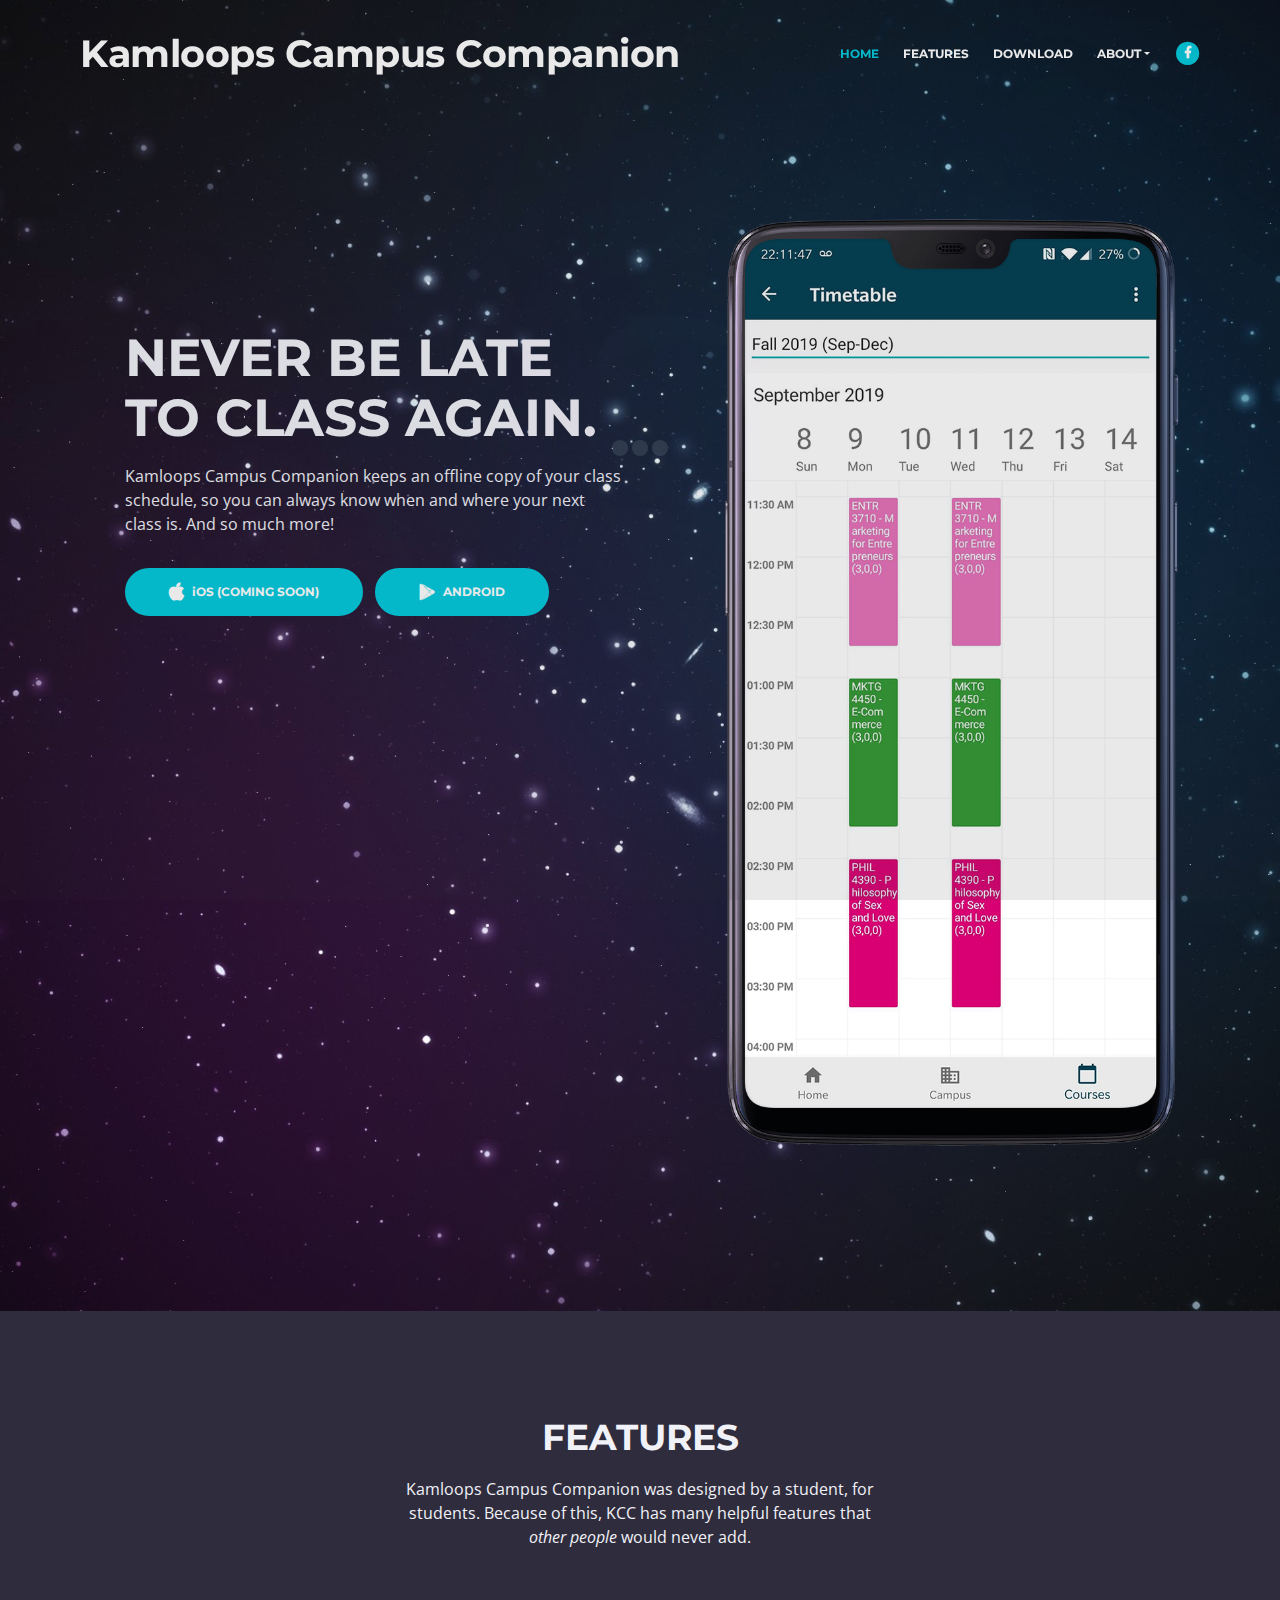
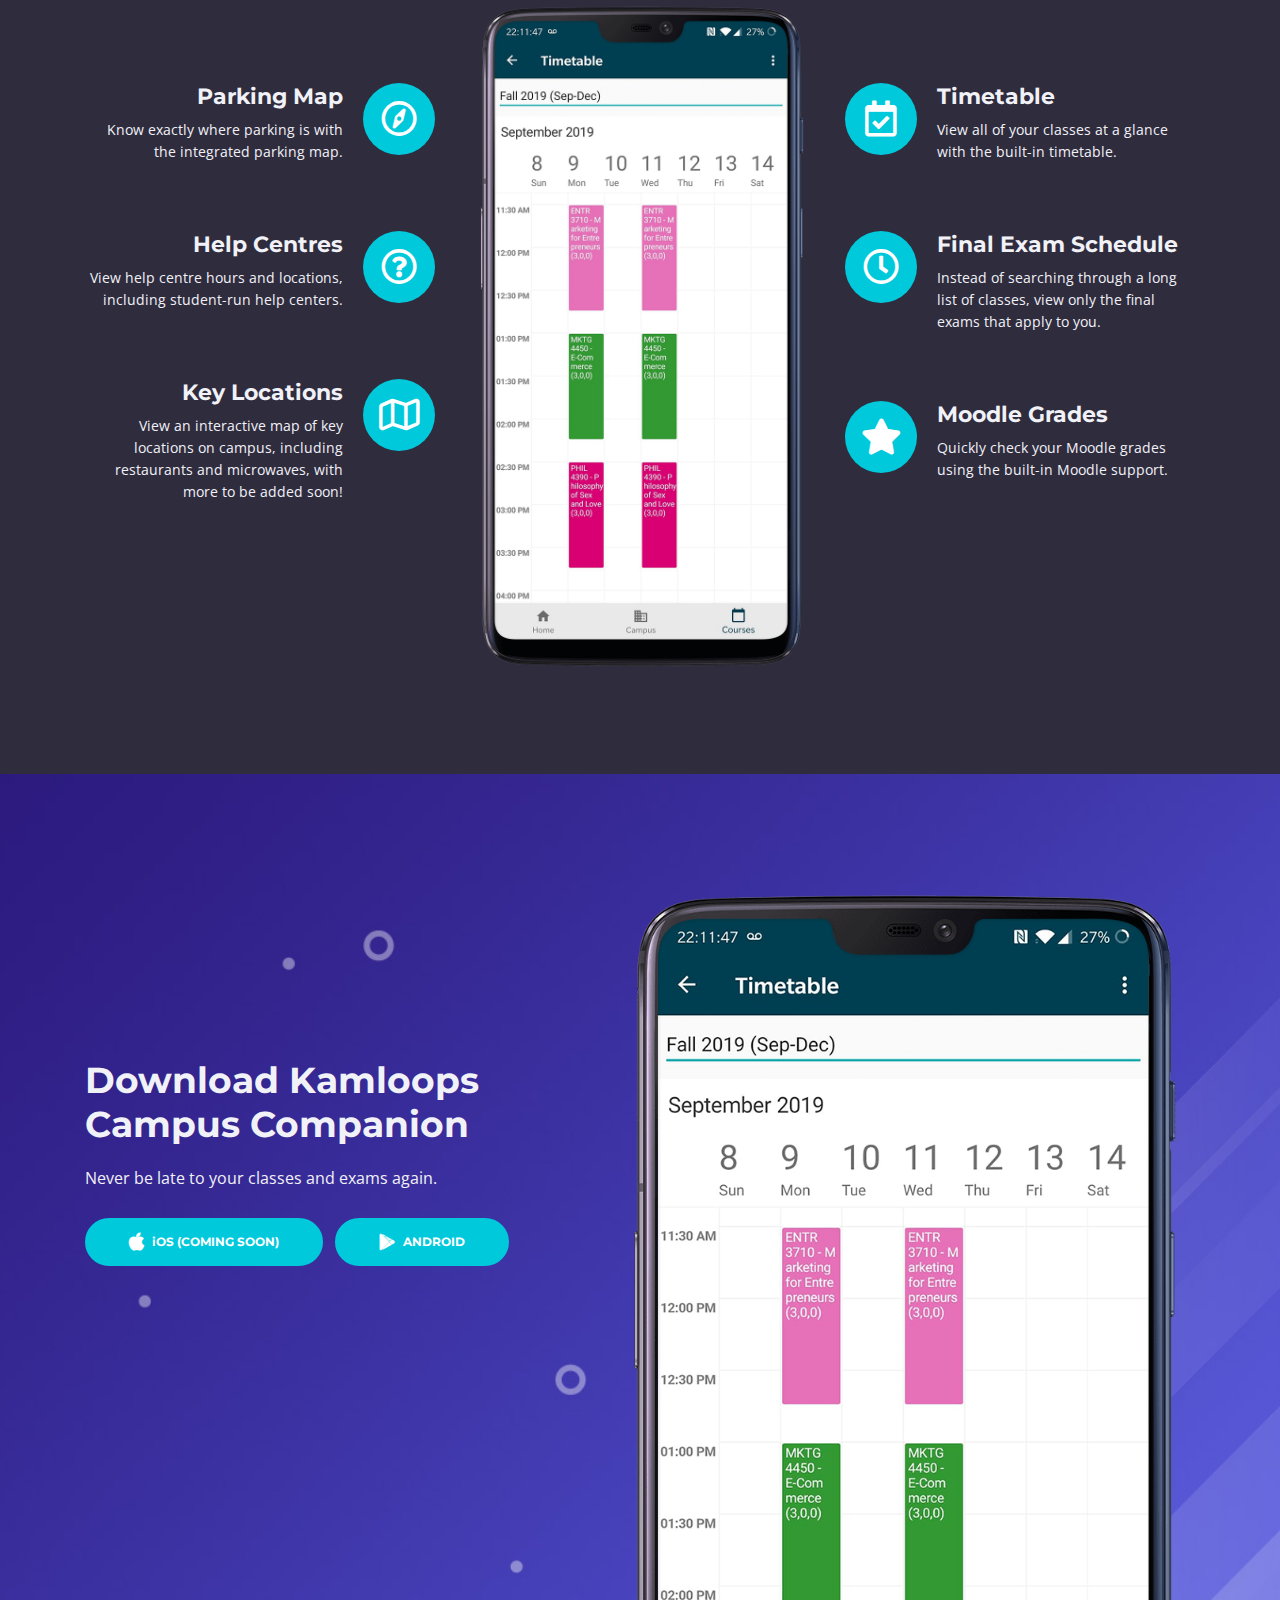
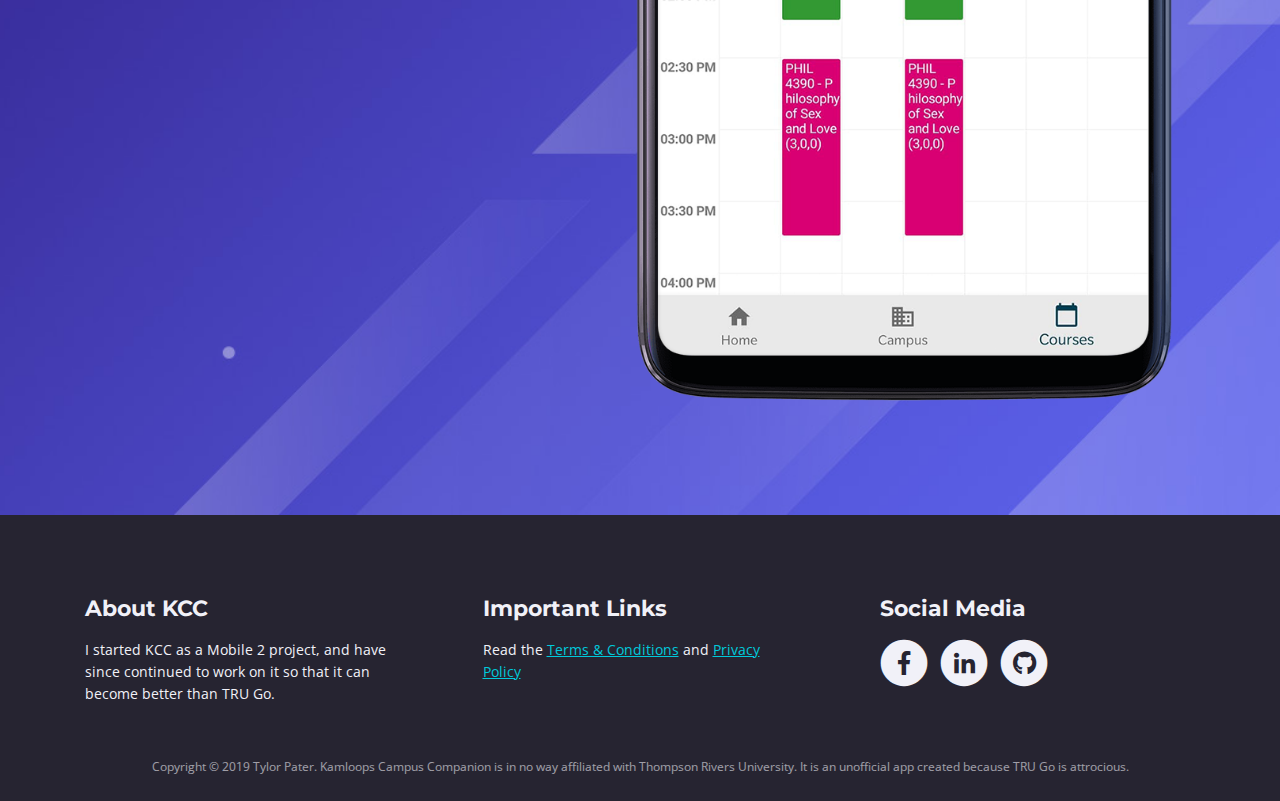
==== kcc/index.html @ 05f3da5e "I guess just change the other images to the same one for now" ====
<!DOCTYPE html>
<html lang="en">
<head>
    <meta charset="utf-8">
    <meta name="viewport" content="width=device-width, initial-scale=1, shrink-to-fit=no">
    
    <meta name="description" content="Never be late to class again with this free mobile app.">
    <meta name="author" content="Tylor Pater">

    <!-- OG Meta Tags to improve the way the post looks when you share the page on LinkedIn, Facebook, Google+ -->
	<meta property="og:site_name" content="Kamloops Campus Companion" /> <!-- website name -->
	<meta property="og:site" content="https://tylorstech.com/kcc" /> <!-- website link -->
	<meta property="og:title" content="Kamloops Campus Companion"/> <!-- title shown in the actual shared post -->
	<meta property="og:description" content="Never be late to class again with Kamloops Campus Companion, available for free!" /> <!-- description shown in the actual shared post -->
	<meta property="og:image" content="" /> <!-- image link, make sure it's jpg -->
	<meta property="og:url" content="https://tylorstech.com/kcc?fromog=true" /> <!-- where do you want your post to link to -->
	<meta property="og:type" content="article" />

    <!-- Website Title -->
    <title>Kamloops Campus Companion - Never be late to class again!</title>
    
    <!-- Styles -->
    <link href="https://fonts.googleapis.com/css?family=Montserrat:400,600,700" rel="stylesheet">
    <link href="https://fonts.googleapis.com/css?family=Open+Sans:400,400i,700,700i" rel="stylesheet">
    <link href="css/bootstrap.css" rel="stylesheet">
    <link href="css/fontawesome-all.css" rel="stylesheet">
    <link href="css/swiper.css" rel="stylesheet">
	<link href="css/magnific-popup.css" rel="stylesheet">
	<link href="css/styles.css" rel="stylesheet">
	
	<!-- Favicon  -->
    <link rel="icon" href="images/favicon.png">
</head>
<body data-spy="scroll" data-target=".fixed-top">
    
    <!-- Preloader -->
	<div class="spinner-wrapper">
        <div class="spinner">
            <div class="bounce1"></div>
            <div class="bounce2"></div>
            <div class="bounce3"></div>
        </div>
    </div>
    <!-- end of preloader -->
    

    <!-- Navbar -->
    <nav class="navbar navbar-expand-md navbar-dark navbar-custom fixed-top">
        <!-- Text Logo - Use this if you don't have a graphic logo -->
        <a class="navbar-brand logo-text page-scroll" href="index.html">Kamloops Campus Companion</a>

        <!-- Image Logo -->
        <!-- <a class="navbar-brand logo-image" href="index.html"><img src="images/logo.svg" alt="alternative"></a>  -->
        
        <!-- Mobile Menu Toggle Button -->
        <button class="navbar-toggler" type="button" data-toggle="collapse" data-target="#navbarsExampleDefault" aria-controls="navbarsExampleDefault" aria-expanded="false" aria-label="Toggle navigation">
            <span class="navbar-toggler-awesome fas fa-bars"></span>
            <span class="navbar-toggler-awesome fas fa-times"></span>
        </button>
        <!-- end of mobile menu toggle button -->

        <div class="collapse navbar-collapse" id="navbarsExampleDefault">
            <ul class="navbar-nav ml-auto">
                <li class="nav-item">
                    <a class="nav-link page-scroll" href="#header">HOME <span class="sr-only">(current)</span></a>
                </li>
                <li class="nav-item">
                    <a class="nav-link page-scroll" href="#features">FEATURES</a>
                </li>
                <li class="nav-item">
                    <a class="nav-link page-scroll" href="#download">DOWNLOAD</a>
                </li>

                <!-- Dropdown Menu -->          
                <li class="nav-item dropdown">
                    <a class="nav-link dropdown-toggle page-scroll" href="#details" id="navbarDropdown" role="button" aria-haspopup="true" aria-expanded="false">ABOUT</a>
                    <div class="dropdown-menu" aria-labelledby="navbarDropdown">
                        <a class="dropdown-item" href="terms-conditions.html"><span class="item-text">TERMS CONDITIONS</span></a>
                        <div class="dropdown-items-divide-hr"></div>
                        <a class="dropdown-item" href="privacy-policy.html"><span class="item-text">PRIVACY POLICY</span></a>
                    </div>
                </li>
                <!-- end of dropdown menu -->
            </ul>
            <span class="nav-item social-icons">
                <span class="fa-stack">
                    <a href="https://www.facebook.com/truonthego">
                        <i class="fas fa-circle fa-stack-2x"></i>
                        <i class="fab fa-facebook-f fa-stack-1x"></i>
                    </a>
                </span>
            </span>
        </div>
    </nav> <!-- end of navbar -->
    <!-- end of navbar -->


    <!-- Header -->
    <header id="header" class="header">
        <div class="header-content">
            <div class="container">
                <div class="row">
                    <div class="col-lg-6">
                        <div class="text-container">
                            <h1>NEVER BE LATE TO CLASS AGAIN.</h1>
                            <p class="p-large">Kamloops Campus Companion keeps an offline copy of your class schedule, so you can always know when and where your next class is. And so much more!</p>
                            <a class="btn-solid-lg page-scroll" href="#TODO"><i class="fab fa-apple"></i>iOS (COMING SOON)</a>
                            <a class="btn-solid-lg page-scroll" href="https://play.google.com/store/apps/details?id=com.tylorstech.kamloopscampuscompanion"><i class="fab fa-google-play"></i>ANDROID</a>
                        </div>
                    </div> <!-- end of col -->
                    <div class="col-lg-6">
                        <div class="image-container">
                            <img class="img-fluid" src="images/Mockup-1.png" alt="alternative">
                        </div> <!-- end of image-container -->
                    </div> <!-- end of col -->
                </div> <!-- end of row -->
            </div> <!-- end of container -->
        </div> <!-- end of header-content -->
    </header> <!-- end of header -->
    <!-- end of header -->

    <!-- Features -->
    <div id="features" class="tabs">
        <div class="container">
            <div class="row">
                <div class="col-lg-12">
                    <h2>FEATURES</h2>
                    <div class="p-heading p-large">Kamloops Campus Companion was designed by a student, for students. Because of this, KCC has many helpful features that <i>other people</i> would never add.</div>
                </div> <!-- end of col -->
            </div> <!-- end of row -->
            <div class="row">

                <!-- Tabs Content-->
                <div class="tab-content" id="lenoTabsContent">                    
                    <!-- Tab -->
                    <div class="tab-pane fade show active" id="tab-1" role="tabpanel" aria-labelledby="tab-1">
                        <div class="container">
                            <div class="row">
                                
                                <!-- Icon Cards Pane -->
                                <div class="col-lg-4">
                                    <div class="card left-pane first">
                                        <div class="card-body">
                                            <div class="text-wrapper">
                                                <h4 class="card-title">Parking Map</h4>
                                                <p>Know exactly where parking is with the integrated parking map.</p>
                                            </div>
                                            <div class="card-icon">
                                                <i class="far fa-compass"></i>
                                            </div>
                                        </div>
                                    </div>
                                    <div class="card left-pane">
                                        <div class="card-body">
                                            <div class="text-wrapper">
                                                <h4 class="card-title">Help Centres</h4>
                                                <p>View help centre hours and locations, including student-run help centers.</p>
                                            </div>
                                            <div class="card-icon">
                                                <i class="far fa-question-circle"></i>
                                            </div>
                                        </div>
                                    </div>
                                    <div class="card left-pane">
                                        <div class="card-body">
                                            <div class="text-wrapper">
                                                <h4 class="card-title">Key Locations</h4>
                                                <p>View an interactive map of key locations on campus, including restaurants and microwaves, with more to be added soon!</p>
                                            </div>
                                            <div class="card-icon">
                                                <i class="far fa-map"></i>
                                            </div>
                                        </div>
                                    </div>
                                </div>
                                <!-- end of icon cards pane -->

                                <!-- Image Pane -->
                                <div class="col-lg-4">
                                    <img class="img-fluid" src="images/Mockup-1.png" alt="alternative">
                                </div>
                                <!-- end of image pane -->
                                
                                <!-- Icon Cards Pane -->
                                <div class="col-lg-4">
                                    <div class="card right-pane first">
                                        <div class="card-body">
                                            <div class="card-icon">
                                                <i class="far fa-calendar-check"></i>
                                            </div>
                                            <div class="text-wrapper">
                                                <h4 class="card-title">Timetable</h4>
                                                <p>View all of your classes at a glance with the built-in timetable.</p>
                                            </div>
                                        </div>
                                    </div>
                                    <div class="card right-pane">
                                        <div class="card-body">
                                            <div class="card-icon">
                                                <i class="far fa-clock"></i>
                                            </div>
                                            <div class="text-wrapper">
                                                <h4 class="card-title">Final Exam Schedule</h4>
                                                <p>Instead of searching through a long list of classes, view only the final exams that apply to you.</p>
                                            </div>
                                        </div>
                                    </div>
                                    <div class="card right-pane">
                                        <div class="card-body">
                                            <div class="card-icon">
                                                <i class="fas fa-star"></i>
                                            </div>
                                            <div class="text-wrapper">
                                                <h4 class="card-title">Moodle Grades</h4>
                                                <p>Quickly check your Moodle grades using the built-in Moodle support.</p>
                                            </div>
                                        </div>
                                    </div>
                                </div>
                                <!-- end of icon cards pane -->

                            </div> <!-- end of row -->
                        </div> <!-- end of container -->
                    </div> <!-- end of tab-pane -->
                    <!-- end of tab -->

                </div> <!-- end of tab-content -->
                <!-- end of tabs content -->

            </div> <!-- end of row --> 
        </div> <!-- end of container --> 
    </div> <!-- end of tabs -->
    <!-- end of features -->

    <!-- Download -->
    <div id="download" class="basic-4">
        <div class="container">
            <div class="row">
                <div class="col-lg-6 col-xl-5">
                    <div class="text-container">
                        <h2>Download <span class="blue">Kamloops Campus Companion</span></h2>
                        <p class="p-large">Never be late to your classes and exams again.</p>
                        <a class="btn-solid-lg" href="#TODO"><i class="fab fa-apple"></i>iOS (COMING SOON)</a>
                        <a class="btn-solid-lg" href="https://play.google.com/store/apps/details?id=com.tylorstech.kamloopscampuscompanion"><i class="fab fa-google-play"></i>ANDROID</a>
                    </div> <!-- end of text-container -->
                </div> <!-- end of col -->
                <div class="col-lg-6 col-xl-7">
                    <div class="image-container">
                        <img class="img-fluid" src="images/Mockup-1.png" alt="alternative">
                    </div> <!-- end of img-container -->
                </div> <!-- end of col -->
            </div> <!-- end of row -->
        </div> <!-- end of container -->
    </div> <!-- end of basic-4 -->
    <!-- end of download -->

    <!-- Footer -->
    <div class="footer">
        <div class="container">
            <div class="row">
                <div class="col-md-4">
                    <div class="footer-col">
                        <h4>About KCC</h4>
                        <p>I started KCC as a Mobile 2 project, and have since continued to work on it so that it can become better than TRU Go.</p>
                    </div>
                </div> <!-- end of col -->
                <div class="col-md-4">
                    <div class="footer-col middle">
                        <h4>Important Links</h4>
                                <div class="media-body">Read the <a class="turquoise" href="terms-conditions.html">Terms & Conditions</a> and <a class="turquoise" href="privacy-policy.html">Privacy Policy</a></div>                          
                        </ul>
                    </div>
                </div> <!-- end of col -->
                <div class="col-md-4">
                    <div class="footer-col last">
                        <h4>Social Media</h4>
                        <span class="fa-stack">
                            <a href="https://www.facebook.com/truonthego/">
                                <i class="fas fa-circle fa-stack-2x"></i>
                                <i class="fab fa-facebook-f fa-stack-1x"></i>
                            </a>
                        </span>
                        <span class="fa-stack">
                            <a href="https://www.linkedin.com/in/tylorpater/">
                                <i class="fas fa-circle fa-stack-2x"></i>
                                <i class="fab fa-linkedin-in fa-stack-1x"></i>
                            </a>
                        </span>
                        <span class="fa-stack">
                            <a href="https://github.com/frogcrush">
                                <i class="fas fa-circle fa-stack-2x"></i>
                                <i class="fab fa-github fa-stack-1x"></i>
                            </a>
                        </span>
                    </div> 
                </div> <!-- end of col -->
            </div> <!-- end of row -->
        </div> <!-- end of container -->
    </div> <!-- end of footer -->  
    <!-- end of footer -->


    <!-- Copyright -->
    <div class="copyright">
        <div class="container">
            <div class="row">
                <div class="col-lg-12">
                    <p class="p-small">Copyright © 2019 Tylor Pater. Kamloops Campus Companion is in no way affiliated with Thompson Rivers University. It is an unofficial app created because TRU Go is attrocious.</p>
                </div> <!-- end of col -->
            </div> <!-- enf of row -->
        </div> <!-- end of container -->
    </div> <!-- end of copyright --> 
    <!-- end of copyright -->
    
    	
    <!-- Scripts -->
    <script src="js/jquery.min.js"></script> <!-- jQuery for Bootstrap's JavaScript plugins -->
    <script src="js/popper.min.js"></script> <!-- Popper tooltip library for Bootstrap -->
    <script src="js/bootstrap.min.js"></script> <!-- Bootstrap framework -->
    <script src="js/jquery.easing.min.js"></script> <!-- jQuery Easing for smooth scrolling between anchors -->
    <script src="js/swiper.min.js"></script> <!-- Swiper for image and text sliders -->
    <script src="js/jquery.magnific-popup.js"></script> <!-- Magnific Popup for lightboxes -->
    <script src="js/morphext.min.js"></script> <!-- Morphtext rotating text in the header -->
    <script src="js/validator.min.js"></script> <!-- Validator.js - Bootstrap plugin that validates forms -->
    <script src="js/scripts.js"></script> <!-- Custom scripts -->
</body>
</html>
---- kcc/css/styles.css ----
/* Template: Juno - Multipurpose Landing Page Pack
   Author: InovatikThemes
   Created: Mar 2019
   Description: Master CSS file
*/

/*****************************************
Table Of Contents:

01. General Styles
02. Preloader
03. Navigation
04. Header
05. Features
******************************************/

/*****************************************
Colors:

- Text, navbar links - white #f1f1f8
- Buttons, bullets, icons - turquoise #00c9db
- Navbar - navy #4633af
- Backgrounds - dark denim #262431
- Backgrounds - denim #2f2c3d
******************************************/


/******************************/
/*     01. General Styles     */
/******************************/
body,
html {
    width: 100%;
	height: 100%;
}

body, p {
	color: #f1f1f8; 
	font: 400 0.875rem/1.375rem "Open Sans", sans-serif;
}

.p-large {
	color: #f1f1f8;
	font: 400 1rem/1.5rem "Open Sans", sans-serif;
}

.p-small {
	color: #f1f1f8;
	font: 400 0.75rem/1.25rem "Open Sans", sans-serif;
}

.p-heading {
	margin-bottom: 3.75rem;
	text-align: center;
}

.li-space-lg li {
	margin-bottom: 0.375rem;
}

.indent {
	padding-left: 1.25rem;
}

h1 {
	color: #f1f1f8;
	font: 700 2.5rem/2.875rem "Montserrat", sans-serif;
}

h2 {
	color: #f1f1f8;
	font: 700 2.25rem/2.75rem "Montserrat", sans-serif;
}

h3 {
	color: #f1f1f8;
	font: 700 1.75rem/2.125rem "Montserrat", sans-serif;
}

h4 {
	color: #f1f1f8;
	font: 700 1.375rem/1.75rem "Montserrat", sans-serif;
}

h5 {
	color: #f1f1f8;
	font: 700 1.125rem/1.625rem "Montserrat", sans-serif;
}

h6 {
	color: #f1f1f8;
	font: 700 1rem/1.5rem "Montserrat", sans-serif;
}

a {
	color: #f1f1f8;
	text-decoration: underline;
}

a:hover {
	color: #f1f1f8;
	text-decoration: underline;
}

a.turquoise {
	color: #00c9db;
}

a.white {
	color: #fff;
}

.testimonial-text {
	font: italic 400 1rem/1.5rem "Open Sans", sans-serif;
}

.testimonial-author {
	font: 700 1rem/1.5rem "Montserrat", sans-serif;
}

.btn-solid-reg {
	display: inline-block;
	padding: 1.1875rem 2.125rem 1.1875rem 2.125rem;
	border: 0.125rem solid #00c9db;
	border-radius: 2rem;
	background-color: #00c9db;
	color: #fff;
	font: 700 0.75rem/0 "Montserrat", sans-serif;
	text-decoration: none;
	transition: all 0.2s;
}

.btn-solid-reg:hover {
	background-color: transparent;
	color: #00c9db;
	text-decoration: none;
}

.btn-solid-lg {
	display: inline-block;
	padding: 1.375rem 2.625rem 1.375rem 2.625rem;
	border: 0.125rem solid #00c9db;
	border-radius: 2rem;
	background-color: #00c9db;
	color: #fff;
	font: 700 0.75rem/0 "Montserrat", sans-serif;
	text-decoration: none;
	transition: all 0.2s;
}

.btn-solid-lg:hover {
	background-color: transparent;
	color: #00c9db;
	text-decoration: none;
}

.btn-solid-lg .fab {
	margin-right: 0.5rem;
	font-size: 1.25rem;
	line-height: 0;
	vertical-align: top;
}

.btn-solid-lg .fab.fa-google-play {
	font-size: 1rem;
}

.btn-outline-reg {
	display: inline-block;
	padding: 1.1875rem 2.125rem 1.1875rem 2.125rem;
	border: 0.125rem solid #00c9db;
	border-radius: 2rem;
	background-color: transparent;
	color: #00c9db;
	font: 700 0.75rem/0 "Montserrat", sans-serif;
	text-decoration: none;
	transition: all 0.2s;
}

.btn-outline-reg:hover {
	background-color: #00c9db;
	color: #fff;
	text-decoration: none;
}

.btn-outline-lg {
	display: inline-block;
	padding: 1.375rem 2.625rem 1.375rem 2.625rem;
	border: 0.125rem solid #00c9db;
	border-radius: 2rem;
	background-color: transparent;
	color: #00c9db;
	font: 700 0.75rem/0 "Montserrat", sans-serif;
	text-decoration: none;
	transition: all 0.2s;
}

.btn-outline-lg:hover {
	background-color: #00c9db;
	color: #fff;
	text-decoration: none;
}

.btn-outline-sm {
	display: inline-block;
	padding: 1rem 1.625rem 0.875rem 1.625rem;
	border: 0.125rem solid #00c9db;
	border-radius: 2rem;
	background-color: transparent;
	color: #00c9db;
	font: 700 0.625rem/0 "Montserrat", sans-serif;
	text-decoration: none;
	transition: all 0.2s;
}

.btn-outline-sm:hover {
	background-color: #00c9db;
	color: #fff;
	text-decoration: none;
}

.form-group {
	position: relative;
	margin-bottom: 1.25rem;
}

.form-group.has-error.has-danger {
	margin-bottom: 0.625rem;
}

.form-group.has-error.has-danger .help-block.with-errors ul {
	margin-top: 0.375rem;
}

.label-control {
	position: absolute;
	top: 0.87rem;
	left: 1.375rem;
	color: #f1f1f8;
	opacity: 1;
	font: 400 0.875rem/1.375rem "Open Sans", sans-serif;
	cursor: text;
	transition: all 0.2s ease;
}

/* IE10+ hack to solve lower label text position compared to the rest of the browsers */
@media screen and (-ms-high-contrast: active), screen and (-ms-high-contrast: none) {  
	.label-control {
		top: 0.9375rem;
	}
}

.form-control-input:focus + .label-control,
.form-control-input.notEmpty + .label-control,
.form-control-textarea:focus + .label-control,
.form-control-textarea.notEmpty + .label-control {
	top: 0.125rem;
	opacity: 1;
	font-size: 0.75rem;
	font-weight: 700;
}

.form-control-input,
.form-control-select {
	display: block; /* needed for proper display of the label in Firefox, IE, Edge */
	width: 100%;
	padding-top: 1.0625rem;
	padding-bottom: 0.0625rem;
	padding-left: 1.3125rem;
	border: 1px solid #9791ae;
	border-radius: 0.25rem;
	background-color: #413d52;
	color: #f1f1f8;
	font: 400 0.875rem/1.875rem "Open Sans", sans-serif;
	transition: all 0.2s;
	-webkit-appearance: none; /* removes inner shadow on form inputs on ios safari */
}

.form-control-select {
	padding-top: 0.5rem;
	padding-bottom: 0.5rem;
	height: 3rem;
}

/* IE10+ hack to solve lower label text position compared to the rest of the browsers */
@media screen and (-ms-high-contrast: active), screen and (-ms-high-contrast: none) {  
	.form-control-input {
		padding-top: 1.25rem;
		padding-bottom: 0.75rem;
		line-height: 1.75rem;
	}

	.form-control-select {
		padding-top: 0.875rem;
		padding-bottom: 0.75rem;
		height: 3.125rem;
		line-height: 2.125rem;
	}
}

select {
    /* you should keep these first rules in place to maintain cross-browser behavior */
    -webkit-appearance: none;
	-moz-appearance: none;
	-ms-appearance: none;
    -o-appearance: none;
    appearance: none;
    background-image: url('../images/down-arrow.png');
    background-position: 96% 50%;
    background-repeat: no-repeat;
    outline: none;
}

select::-ms-expand {
    display: none; /* removes the ugly default down arrow on select form field in IE11 */
}

.form-control-textarea {
	display: block; /* used to eliminate a bottom gap difference between Chrome and IE/FF */
	width: 100%;
	height: 8rem; /* used instead of html rows to normalize height between Chrome and IE/FF */
	padding-top: 1.25rem;
	padding-left: 1.3125rem;
	border: 1px solid #9791ae;
	border-radius: 0.25rem;
	background-color: #413d52;
	color: #f1f1f8;
	font: 400 0.875rem/1.75rem "Open Sans", sans-serif;
	transition: all 0.2s;
}

.form-control-input:focus,
.form-control-select:focus,
.form-control-textarea:focus {
	border: 1px solid #f1f1f8;
	outline: none; /* Removes blue border on focus */
}

.form-control-input:hover,
.form-control-select:hover,
.form-control-textarea:hover {
	border: 1px solid #f1f1f8;
}

.checkbox {
	font: 400 0.75rem/1.25rem "Open Sans", sans-serif;
}

input[type='checkbox'] {
	vertical-align: -15%;
	margin-right: 0.375rem;
}

/* IE10+ hack to raise checkbox field position compared to the rest of the browsers */
@media screen and (-ms-high-contrast: active), screen and (-ms-high-contrast: none) {  
	input[type='checkbox'] {
		vertical-align: -9%;
	}
}

.form-control-submit-button {
	display: inline-block;
	width: 100%;
	height: 3.125rem;
	border: 1px solid #00c9db;
	border-radius: 1.5rem;
	background-color: #00c9db;
	color: #fff;
	font: 700 0.75rem/1.75rem "Montserrat", sans-serif;
	cursor: pointer;
	transition: all 0.2s;
}

.form-control-submit-button:hover {
	background-color: transparent;
	color: #00c9db;
}

/* Form Success And Error Message Formatting */
#cmsgSubmit.h3.text-center.tada.animated,
#pmsgSubmit.h3.text-center.tada.animated,
#cmsgSubmit.h3.text-center,
#pmsgSubmit.h3.text-center {
	display: block;
	margin-bottom: 0;
	color: #f1f1f8;
	font: 400 1.125rem/1rem "Open Sans", sans-serif;
}

.help-block.with-errors .list-unstyled {
	color: #f1f1f8;
	font-size: 0.75rem;
	line-height: 1.125rem;
	text-align: left;
}

.help-block.with-errors ul {
	margin-bottom: 0;
}
/* end of form success and error message formatting */

/* Form Success And Error Message Animation - Animate.css */
@-webkit-keyframes tada {
	from {
		-webkit-transform: scale3d(1, 1, 1);
		-ms-transform: scale3d(1, 1, 1);
		transform: scale3d(1, 1, 1);
	}
	10%, 20% {
		-webkit-transform: scale3d(.9, .9, .9) rotate3d(0, 0, 1, -3deg);
		-ms-transform: scale3d(.9, .9, .9) rotate3d(0, 0, 1, -3deg);
		transform: scale3d(.9, .9, .9) rotate3d(0, 0, 1, -3deg);
	}
	30%, 50%, 70%, 90% {
		-webkit-transform: scale3d(1.1, 1.1, 1.1) rotate3d(0, 0, 1, 3deg);
		-ms-transform: scale3d(1.1, 1.1, 1.1) rotate3d(0, 0, 1, 3deg);
		transform: scale3d(1.1, 1.1, 1.1) rotate3d(0, 0, 1, 3deg);
	}
	40%, 60%, 80% {
		-webkit-transform: scale3d(1.1, 1.1, 1.1) rotate3d(0, 0, 1, -3deg);
		-ms-transform: scale3d(1.1, 1.1, 1.1) rotate3d(0, 0, 1, -3deg);
		transform: scale3d(1.1, 1.1, 1.1) rotate3d(0, 0, 1, -3deg);
	}
	to {
		-webkit-transform: scale3d(1, 1, 1);
		-ms-transform: scale3d(1, 1, 1);
		transform: scale3d(1, 1, 1);
	}
}

@keyframes tada {
	from {
		-webkit-transform: scale3d(1, 1, 1);
		-ms-transform: scale3d(1, 1, 1);
		transform: scale3d(1, 1, 1);
	}
	10%, 20% {
		-webkit-transform: scale3d(.9, .9, .9) rotate3d(0, 0, 1, -3deg);
		-ms-transform: scale3d(.9, .9, .9) rotate3d(0, 0, 1, -3deg);
		transform: scale3d(.9, .9, .9) rotate3d(0, 0, 1, -3deg);
	}
	30%, 50%, 70%, 90% {
		-webkit-transform: scale3d(1.1, 1.1, 1.1) rotate3d(0, 0, 1, 3deg);
		-ms-transform: scale3d(1.1, 1.1, 1.1) rotate3d(0, 0, 1, 3deg);
		transform: scale3d(1.1, 1.1, 1.1) rotate3d(0, 0, 1, 3deg);
	}
	40%, 60%, 80% {
		-webkit-transform: scale3d(1.1, 1.1, 1.1) rotate3d(0, 0, 1, -3deg);
		-ms-transform: scale3d(1.1, 1.1, 1.1) rotate3d(0, 0, 1, -3deg);
		transform: scale3d(1.1, 1.1, 1.1) rotate3d(0, 0, 1, -3deg);
	}
	to {
		-webkit-transform: scale3d(1, 1, 1);
		-ms-transform: scale3d(1, 1, 1);
		transform: scale3d(1, 1, 1);
	}
}

.tada {
	-webkit-animation-name: tada;
	animation-name: tada;
}

.animated {
	-webkit-animation-duration: 1s;
	animation-duration: 1s;
	-webkit-animation-fill-mode: both;
	animation-fill-mode: both;
}
/* end of form success and error message animation - Animate.css */

/* Fade-move Animation For Lightbox - Magnific Popup */
/* at start */
.my-mfp-slide-bottom .zoom-anim-dialog {
	opacity: 0;
	transition: all 0.2s ease-out;
	-webkit-transform: translateY(-1.25rem) perspective(37.5rem) rotateX(10deg);
	-ms-transform: translateY(-1.25rem) perspective(37.5rem) rotateX(10deg);
	transform: translateY(-1.25rem) perspective(37.5rem) rotateX(10deg);
}

/* animate in */
.my-mfp-slide-bottom.mfp-ready .zoom-anim-dialog {
	opacity: 1;
	-webkit-transform: translateY(0) perspective(37.5rem) rotateX(0); 
	-ms-transform: translateY(0) perspective(37.5rem) rotateX(0); 
	transform: translateY(0) perspective(37.5rem) rotateX(0); 
}

/* animate out */
.my-mfp-slide-bottom.mfp-removing .zoom-anim-dialog {
	opacity: 0;
	-webkit-transform: translateY(-0.625rem) perspective(37.5rem) rotateX(10deg); 
	-ms-transform: translateY(-0.625rem) perspective(37.5rem) rotateX(10deg); 
	transform: translateY(-0.625rem) perspective(37.5rem) rotateX(10deg); 
}

/* dark overlay, start state */
.my-mfp-slide-bottom.mfp-bg {
	opacity: 0;
	transition: opacity 0.2s ease-out;
}

/* animate in */
.my-mfp-slide-bottom.mfp-ready.mfp-bg {
	opacity: 0.8;
}
/* animate out */
.my-mfp-slide-bottom.mfp-removing.mfp-bg {
	opacity: 0;
}
/* end of fade-move animation for lightbox - magnific popup */

/* Fade Animation For Image Slider - Magnific Popup */
@-webkit-keyframes fadeIn {
	from {
		opacity: 0;
	}
	to {
		opacity: 1;
	}
}

@keyframes fadeIn {
	from {
		opacity: 0;
	}
	to {
		opacity: 1;
	}
}

.fadeIn {
	-webkit-animation: fadeIn 0.6s;
	animation: fadeIn 0.6s;
}

@-webkit-keyframes fadeOut {
	from {
		opacity: 1;
	}
	to {
		opacity: 0;
	}
}

@keyframes fadeOut {
	from {
		opacity: 1;
	}
	to {
		opacity: 0;
	}
}

.fadeOut {
	-webkit-animation: fadeOut 0.8s;
	animation: fadeOut 0.8s;
}
/* end of fade animation for image slider - magnific popup */


/*************************/
/*     02. Preloader     */
/*************************/
.spinner-wrapper {
	position: fixed;
	z-index: 999999;
	top: 0;
	right: 0;
	bottom: 0;
	left: 0;
	background: #2f2c3d;
}

.spinner {
	position: absolute;
	top: 50%; /* centers the loading animation vertically one the screen */
	left: 50%; /* centers the loading animation horizontally one the screen */
	width: 3.75rem;
	height: 1.25rem;
	margin: -0.625rem 0 0 -1.875rem; /* is width and height divided by two */ 
	text-align: center;
}

.spinner > div {
	display: inline-block;
	width: 1rem;
	height: 1rem;
	border-radius: 100%;
	background-color: #fff;
	-webkit-animation: sk-bouncedelay 1.4s infinite ease-in-out both;
	animation: sk-bouncedelay 1.4s infinite ease-in-out both;
}

.spinner .bounce1 {
	-webkit-animation-delay: -0.32s;
	animation-delay: -0.32s;
}

.spinner .bounce2 {
	-webkit-animation-delay: -0.16s;
	animation-delay: -0.16s;
}

@-webkit-keyframes sk-bouncedelay {
	0%, 80%, 100% { -webkit-transform: scale(0); }
	40% { -webkit-transform: scale(1.0); }
}

@keyframes sk-bouncedelay {
	0%, 80%, 100% { 
		-webkit-transform: scale(0);
		-ms-transform: scale(0);
		transform: scale(0);
	} 40% { 
		-webkit-transform: scale(1.0);
		-ms-transform: scale(1.0);
		transform: scale(1.0);
	}
}


/**************************/
/*     03. Navigation     */
/**************************/
.navbar-custom {
	background-color: #4633af;
	box-shadow: 0 0.0625rem 0.375rem 0 rgba(0, 0, 0, 0.1);
	font: 700 0.75rem/2rem "Montserrat", sans-serif;
	transition: all 0.2s;
}

.navbar-custom .navbar-brand.logo-image img {
    width: 113px;
	height: 34px;
	margin-bottom: 1px;
	-webkit-backface-visibility: hidden;
}

.navbar-custom .navbar-brand.logo-text {
	font: 700 2.375rem/1.5rem "Montserrat", sans-serif;
	color: #fff;
	letter-spacing: -0.5px;
	text-decoration: none;
}

.navbar-custom .navbar-nav {
	margin-top: 0.75rem;
}

.navbar-custom .nav-item .nav-link {
	padding: 0 0.75rem 0 0.75rem;
	color: #fff;
	text-decoration: none;
	transition: all 0.2s ease;
}

.navbar-custom .nav-item .nav-link:hover,
.navbar-custom .nav-item .nav-link.active {
	color: #00c9db;
}

/* Dropdown Menu */
.navbar-custom .dropdown:hover > .dropdown-menu {
	display: block; /* this makes the dropdown menu stay open while hovering it */
	min-width: auto;
	animation: fadeDropdown 0.2s; /* required for the fade animation */
}

@keyframes fadeDropdown {
    0% {
        opacity: 0;
    }

    100% {
        opacity: 1;
    }
}

.navbar-custom .dropdown-toggle:focus { /* removes dropdown outline on focus  */
	outline: 0;
}

.navbar-custom .dropdown-menu {
	margin-top: 0;
	border: none;
	border-radius: 0.25rem;
	background-color: #4633af;
}

.navbar-custom .dropdown-item {
	color: #fff;
	text-decoration: none;
}

.navbar-custom .dropdown-item:hover {
	background-color: #4633af;
}

.navbar-custom .dropdown-item .item-text {
	font: 700 0.75rem/1.5rem "Montserrat", sans-serif;
}

.navbar-custom .dropdown-item:hover .item-text {
	color: #00c9db;
}

.navbar-custom .dropdown-items-divide-hr {
	width: 100%;
	height: 1px;
	margin: 0.25rem auto 0.25rem auto;
	border: none;
	background-color: #b5bcc4;
	opacity: 0.2;
}
/* end of dropdown menu */

.navbar-custom .social-icons {
	display: none;
}

.navbar-custom .navbar-toggler {
	border: none;
	color: #fff;
	font-size: 2rem;
}

.navbar-custom button[aria-expanded='false'] .navbar-toggler-awesome.fas.fa-times{
	display: none;
}

.navbar-custom button[aria-expanded='false'] .navbar-toggler-awesome.fas.fa-bars{
	display: inline-block;
}

.navbar-custom button[aria-expanded='true'] .navbar-toggler-awesome.fas.fa-bars{
	display: none;
}

.navbar-custom button[aria-expanded='true'] .navbar-toggler-awesome.fas.fa-times{
	display: inline-block;
	margin-right: 0.125rem;
}


/*********************/
/*    04. Header     */
/*********************/
.header {
	background: linear-gradient(to bottom right, rgba(72, 72, 212, 0), rgba(241, 104, 104, 0)), url('../images/header.jpg') center center no-repeat;
	background-size: cover;
}

.header .header-content {
	padding-top: 8.5rem;
	padding-bottom: 7rem;
	text-align: center;
}

.header .text-container {
	margin-bottom: 3rem;
}

.header h1 {
	margin-bottom: 1rem;
}

.header #js-rotating {
	color: #40e0ee;
}

.header .p-large {
	margin-bottom: 2rem;
}

.header .btn-solid-lg {
	margin-right: 0.5rem;
	margin-bottom: 1.25rem;
}


/****************************/
/*     05. Testimonials     */
/****************************/
.slider-1 {
	padding-top: 6.875rem;
	padding-bottom: 6.375rem;
	background-color: #262431;
}

.slider-1 .slider-container {
	position: relative;
}

.slider-1 .swiper-container {
	position: static;
	width: 90%;
	text-align: center;
}

.slider-1 .swiper-button-prev:focus,
.slider-1 .swiper-button-next:focus {
	/* even if you can't see it chrome you can see it on mobile device */
	outline: none;
}

.slider-1 .swiper-button-prev {
	left: -0.5rem;
	background-image: url("data:image/svg+xml;charset=utf-8,%3Csvg%20xmlns%3D'http%3A%2F%2Fwww.w3.org%2F2000%2Fsvg'%20viewBox%3D'0%200%2028%2044'%3E%3Cpath%20d%3D'M0%2C22L22%2C0l2.1%2C2.1L4.2%2C22l19.9%2C19.9L22%2C44L0%2C22L0%2C22L0%2C22z'%20fill%3D'%23f1f1f8'%2F%3E%3C%2Fsvg%3E");
	background-size: 1.125rem 1.75rem;
}

.slider-1 .swiper-button-next {
	right: -0.5rem;
	background-image: url("data:image/svg+xml;charset=utf-8,%3Csvg%20xmlns%3D'http%3A%2F%2Fwww.w3.org%2F2000%2Fsvg'%20viewBox%3D'0%200%2028%2044'%3E%3Cpath%20d%3D'M27%2C22L27%2C22L5%2C44l-2.1-2.1L22.8%2C22L2.9%2C2.1L5%2C0L27%2C22L27%2C22z'%20fill%3D'%23f1f1f8'%2F%3E%3C%2Fsvg%3E");
	background-size: 1.125rem 1.75rem;
}

.slider-1 .card {
	position: relative;
	border: none;
	background-color: transparent;
}

.slider-1 .card-image {
	width: 6rem;
	height: 6rem;
	margin-right: auto;
	margin-bottom: 0.25rem;
	margin-left: auto;
	border-radius: 50%;
}

.slider-1 .card-body {
	padding-bottom: 0;
}

.slider-1 .testimonial-author {
	margin-bottom: 0;
}


/************************/
/*     05. Features     */
/************************/
.tabs {
	padding-top: 6.5rem;
	padding-bottom: 4.25rem;
	background-color: #2f2c3d;
}

.tabs h2 {
	margin-bottom: 1.125rem;
	text-align: center;
}

.tabs .p-heading {
	margin-bottom: 3.125rem;
}

.tabs .nav-tabs {
	margin-right: auto;
	margin-bottom: 2.5rem;
	margin-left: auto;
	justify-content: center;
	border-bottom: none;
}

.tabs .nav-link {
	margin-bottom: 1rem;
	padding: 0.5rem 1.375rem 0.25rem 1.375rem;
	border: none;
	border-bottom: 0.1875rem solid #f1f1f8;
	border-radius: 0;
	color: #f1f1f8;
	font: 700 1rem/1.75rem "Montserrat", sans-serif;
	text-decoration: none;
	transition: all 0.2s ease;
}

.tabs .nav-link.active,
.tabs .nav-link:hover {
	border-bottom: 0.1875rem solid #00c9db;
	background-color: transparent;
	color: #00c9db;
}

.tabs .nav-link .fas {
	margin-right: 0.375rem;
	font-size: 1rem;
}

.tabs .tab-content {
	width: 100%; /* for proper display in IE11 */
}

.tabs .card {
	border: none;
	background: transparent;
}

.tabs .card-body {
	padding: 1rem 0 1.25rem 0;
}

.tabs .card-title {
	margin-bottom: 0.5rem;
}

.tabs .card .card-icon {
	display: inline-block;
	width: 3.5rem;
	height: 3.5rem;
	border-radius: 50%;
	background-color: #00c9db;
	text-align: center;
	vertical-align: top;
}

.tabs .card .card-icon .fas,
.tabs .card .card-icon .far {
	color: #fff;
	font-size: 1.75rem;
	line-height: 3.5rem;
}

.tabs #tab-1 .card.left-pane .text-wrapper {
	display: inline-block;
	width: 75%;
}

.tabs #tab-1 .card.left-pane .card-icon {
	float: left;
	margin-right: 1rem;
}

.tabs #tab-1 img {
	display: block;
	margin: 2rem auto 3rem auto;
}

.tabs #tab-1 .card.right-pane .text-wrapper {
	display: inline-block;
	width: 75%;
}

.tabs #tab-1 .card.right-pane .card-icon {
	margin-right: 1rem;
}

.tabs #tab-2 img {
	display: block;
	margin: 0 auto 2rem auto;
}

.tabs #tab-2 .text-area {
	margin-top: 1.5rem;
}

.tabs #tab-2 h3 {
	margin-bottom: 0.75rem;
}

.tabs #tab-2 .icon-cards-area {
	margin-top: 2.5rem;
}

.tabs #tab-2 .icon-cards-area .card {
	width: 100%; /* for proper display in IE11 */
}

.tabs #tab-3 .icon-cards-area .card {
	width: 100%; /* for proper display in IE11 */
}

.tabs #tab-3 .text-area {
	margin-top: 0.75rem;
	margin-bottom: 4rem;
}

.tabs #tab-3 h3 {
	margin-bottom: 0.75rem;
}

.tabs #tab-3 img {
	margin: 0 auto 3rem auto;
}


/*********************/
/*     07. Video     */
/*********************/
.basic-1 {
	padding-top: 6.375rem;
	padding-bottom: 6.875rem;
	background: url('../images/video-background.jpg') center center no-repeat;
	background-size: cover; 
}

.basic-1 h2 {
	margin-bottom: 1.125rem;
	text-align: center;
}

.basic-1 .p-heading {
	margin-bottom: 4rem;
	text-align: center;
}

.basic-1 .image-container img {
	border-radius: 0.375rem;
}

.basic-1 .video-wrapper {
	position: relative;
}

/* Video Play Button */
.basic-1 .video-play-button {
	position: absolute;
	z-index: 10;
	top: 50%;
	left: 50%;
	display: block;
	box-sizing: content-box;
	width: 2rem;
	height: 2.75rem;
	padding: 1.125rem 1.25rem 1.125rem 1.75rem;
	border-radius: 50%;
	-webkit-transform: translateX(-50%) translateY(-50%);
	-ms-transform: translateX(-50%) translateY(-50%);
	transform: translateX(-50%) translateY(-50%);
}
  
.basic-1 .video-play-button:before {
	content: "";
	position: absolute;
	z-index: 0;
	top: 50%;
	left: 50%;
	display: block;
	width: 4.75rem;
	height: 4.75rem;
	border-radius: 50%;
	background: #4eaaff;
	animation: pulse-border 1500ms ease-out infinite;
	-webkit-transform: translateX(-50%) translateY(-50%);
	-ms-transform: translateX(-50%) translateY(-50%);
	transform: translateX(-50%) translateY(-50%);
}
  
.basic-1 .video-play-button:after {
	content: "";
	position: absolute;
	z-index: 1;
	top: 50%;
	left: 50%;
	display: block;
	width: 4.375rem;
	height: 4.375rem;
	border-radius: 50%;
	background: #4eaaff;
	transition: all 200ms;
	-webkit-transform: translateX(-50%) translateY(-50%);
	-ms-transform: translateX(-50%) translateY(-50%);
	transform: translateX(-50%) translateY(-50%);
}
  
.basic-1 .video-play-button span {
	position: relative;
	display: block;
	z-index: 3;
	top: 0.375rem;
	left: 0.25rem;
	width: 0;
	height: 0;
	border-left: 1.625rem solid #fff;
	border-top: 1rem solid transparent;
	border-bottom: 1rem solid transparent;
}
  
@keyframes pulse-border {
	0% {
		transform: translateX(-50%) translateY(-50%) translateZ(0) scale(1);
		opacity: 1;
	}
	100% {
		transform: translateX(-50%) translateY(-50%) translateZ(0) scale(1.5);
		opacity: 0;
	}
}
/* end of video play button */  


/*************************/
/*     09. Details 1     */
/*************************/
.basic-2 {
	padding-top: 8rem;
	padding-bottom: 3.5rem;
	background-color: #262431;
}

.basic-2 img {
	margin-bottom: 3.5rem;
}

.basic-2 h3 {
	margin-bottom: 1.125rem;
}

.basic-2 .btn-solid-reg {
	margin-top: 0.5rem;
}


/*************************/
/*     10. Details 2     */
/*************************/
.basic-3 {
	padding-top: 3.5rem;
	padding-bottom: 7.25rem;
	background-color: #262431;
}

.basic-3 .text-container {
	margin-bottom: 3.5rem;
}

.basic-3 h3 {
	margin-bottom: 1.125rem;
}

.basic-3 .btn-solid-reg {
	margin-top: 0.5rem;
}


/**********************************/
/*     11. Details Lightboxes     */
/**********************************/
.lightbox-basic {
	position: relative;
	max-width: 46.875rem;
	margin: 2.5rem auto;
	padding: 3rem 1rem;
	border-radius: 0.25rem;
	background-color: #2f2c3d;
	text-align: left;
}

.lightbox-basic img {
	display: block;
	margin-right: auto;
	margin-bottom: 3rem;
	margin-left: auto;
}

.lightbox-basic h3 {
	margin-bottom: 0.625rem;
}

.lightbox-basic hr {
	width: 3.75rem;
	height: 0.125rem;
	margin-top: 0.125rem;
	margin-bottom: 1.125rem;
	margin-left: 0;
	border: 0;
	background-color: #00c9db;
	text-align: left;
}

.lightbox-basic h4 {
	margin-top: 1.75rem;
	margin-bottom: 0.75rem;
}

.lightbox-basic table {
	margin-top: 1rem;
	margin-bottom: 1.5rem;
}

.lightbox-basic table tr {
	line-height: 1.75em;
}

.lightbox-basic table .icon-cell {
	width: 2rem;
	padding-right: 0.25rem;
	color: #00c9db;
	text-align: center;
}

.lightbox-basic a.mfp-close.as-button {
	position: relative;
	width: auto;
	height: auto;
	margin-left: 0.375rem;
	color: #00c9db;
	opacity: 1;
}

.lightbox-basic a.mfp-close.as-button:hover {
	color: #f1f1f8;
}

.lightbox-basic button.mfp-close.x-button {
	position: absolute;
	top: -0.375rem;
	right: -0.375rem;
	width: 2.75rem;
	height: 2.75rem;
	color: #f1f1f8;
}


/***************************/
/*     12. Screenshots     */
/***************************/
.slider-2 {
	padding-top: 6.875rem;
	padding-bottom: 6.875rem;
	background-color: #2f2c3d;
}

.slider-2 .slider-container {
	position: relative;
}

.slider-2 .swiper-container {
	position: static;
	width: 90%;
	text-align: center;
}

.slider-2 .swiper-button-prev,
.slider-2 .swiper-button-next {
	top: 50%;
	width: 1.125rem;
}

.slider-2 .swiper-button-prev:focus,
.slider-2 .swiper-button-next:focus {
	/* even if you can't see it chrome you can see it on mobile device */
	outline: none;
}

.slider-2 .swiper-button-prev {
	left: -0.5rem;
	background-image: url("data:image/svg+xml;charset=utf-8,%3Csvg%20xmlns%3D'http%3A%2F%2Fwww.w3.org%2F2000%2Fsvg'%20viewBox%3D'0%200%2028%2044'%3E%3Cpath%20d%3D'M0%2C22L22%2C0l2.1%2C2.1L4.2%2C22l19.9%2C19.9L22%2C44L0%2C22L0%2C22L0%2C22z'%20fill%3D'%23ffffff'%2F%3E%3C%2Fsvg%3E");
	background-size: 1.125rem 1.75rem;
}

.slider-2 .swiper-button-next {
	right: -0.5rem;
	background-image: url("data:image/svg+xml;charset=utf-8,%3Csvg%20xmlns%3D'http%3A%2F%2Fwww.w3.org%2F2000%2Fsvg'%20viewBox%3D'0%200%2028%2044'%3E%3Cpath%20d%3D'M27%2C22L27%2C22L5%2C44l-2.1-2.1L22.8%2C22L2.9%2C2.1L5%2C0L27%2C22L27%2C22z'%20fill%3D'%23ffffff'%2F%3E%3C%2Fsvg%3E");
	background-size: 1.125rem 1.75rem;
}


/************************/
/*     13. Download     */
/************************/
.basic-4 {
	padding-top: 6.5rem;
	padding-bottom: 6.75rem;
	background: url('../images/download-background.jpg') center center no-repeat;
	background-size: cover; 
}

.basic-4 .text-container {
	margin-bottom: 3.5rem;
	text-align: center;
}

.basic-4 h2 {
	margin-bottom: 1.25rem;
}

.basic-4 .p-large {
	margin-bottom: 1.75rem;
}

.basic-4 .btn-solid-lg {
	margin-right: 0.5rem;
	margin-bottom: 1.25rem;
}


/**************************/
/*     18. Statistics     */
/**************************/
.counter {
	padding-top: 6.5rem;
	padding-bottom: 5.375rem;
	background-color: #262431;
	text-align: center;
}

.counter #counter .cell {
	display: inline-block;
	width: 6.25rem;
	margin-right: 1rem;
	margin-left: 1rem;
	margin-bottom: 2rem;
}

.counter #counter .counter-value {
	color: #f1f1f8;
	font: 700 3.5rem/4.25rem "Montserrat", sans-serif;	
	vertical-align: middle;
}

.counter #counter .counter-info {
	margin-bottom: 0;
	color: #00c9db;
	font: 400 0.875rem/1.25rem "Open Sans", sans-serif;
	vertical-align: middle;
}


/***********************/
/*     16. Contact     */
/***********************/
.form {
	padding-top: 6.25rem;
	padding-bottom: 5.625rem;
	background: url('../images/contact-background.jpg') center bottom no-repeat;
	background-size: cover; 
}

.form h2 {
	margin-bottom: 1.125rem;
	text-align: center;
}

.form .list-unstyled {
	margin-bottom: 3.75rem;
	font-size: 1rem;
	line-height: 1.5rem;
	text-align: center;
}

.form .list-unstyled .fas,
.form .list-unstyled .fab {
	margin-right: 0.5rem;
	font-size: 0.875rem;
	color: #00c9db;
}

.form .list-unstyled .fa-phone {
	vertical-align: 3%;
}


/**********************/
/*     16. Footer     */
/**********************/
.footer {
	padding-top: 5rem;
	background-color: #262431;
}

.footer .footer-col {
	margin-bottom: 2.25rem;
}

.footer h4 {
	margin-bottom: 1rem;
}

.footer .list-unstyled .fas {
	color: #00c9db;
	font-size: 0.5rem;
	line-height: 1.375rem;
}

.footer .list-unstyled .media-body {
	margin-left: 0.625rem;
}

.footer .fa-stack {
	margin-bottom: 0.75rem;
	margin-right: 0.5rem;
	font-size: 1.5rem;
}

.footer .fa-stack .fa-stack-1x {
    color: #262431;
	transition: all 0.2s ease;
}

.footer .fa-stack .fa-stack-2x {
	color: #f1f1f8;
	transition: all 0.2s ease;
}

.footer .fa-stack:hover .fa-stack-1x {
	color: #f1f1f8;
}

.footer .fa-stack:hover .fa-stack-2x {
    color: #00c9db;
}


/*************************/
/*     17. Copyright     */
/*************************/
.copyright {
	padding-top: 1rem;
	padding-bottom: 0.5rem;
	background-color: #262431;
	text-align: center;
}

.copyright .p-small {
	color: #f1f1f8;
	opacity: 0.6;
}


/**********************************/
/*     18. Back To Top Button     */
/**********************************/
a.back-to-top {
	position: fixed;
	z-index: 999;
	right: 0.75rem;
	bottom: 0.75rem;
	display: none;
	width: 2.625rem;
	height: 2.625rem;
	border-radius: 1.875rem;
	background: #00c9db url("../images/up-arrow.png") no-repeat center 47%;
	background-size: 1.125rem 1.125rem;
	text-indent: -9999px;
}

a:hover.back-to-top {
	background-color: #36edfd; 
}


/***************************/
/*     19. Extra Pages     */
/***************************/
.ex-header {
	padding-top: 8rem;
	padding-bottom: 5rem;
	background: linear-gradient(to bottom right, #2c1a7e, #5557db);
	text-align: center;
}

.ex-basic-1 {
	padding-top: 2rem;
	padding-bottom: 0.875rem;
	background-color: #2f2c3d;
}

.ex-basic-1 .breadcrumbs {
	margin-bottom: 1.125rem;
}

.ex-basic-1 .breadcrumbs .fa {
	margin-right: 0.5rem;
	margin-left: 0.625rem;
}

.ex-basic-2 {
	padding-top: 4.75rem;
	padding-bottom: 4rem;
	background-color: #262431;
}

.ex-basic-2 h3 {
	margin-bottom: 1rem;
}

.ex-basic-2 .text-container {
	margin-bottom: 3.625rem;
}

.ex-basic-2 .text-container.last {
	margin-bottom: 0;
}

.ex-basic-2 .list-unstyled .fas {
	color: #00c9db;
	font-size: 0.5rem;
	line-height: 1.375rem;
}

.ex-basic-2 .list-unstyled .media-body {
	margin-left: 0.625rem;
}

.ex-basic-2 .btn-outline-reg {
	margin-top: 1.75rem;
}

.ex-basic-2 .image-container-large {
	margin-bottom: 4rem;
}

.ex-basic-2 .image-container-large img {
	border-radius: 0.25rem;
}

.ex-basic-2 .image-container-small img {
	border-radius: 0.25rem;
}

.ex-basic-2 .text-container.dark-bg {
	padding: 1.625rem 1.5rem 0.75rem 2rem;
	background-color: #f9fafc;
}


/*****************************/
/*     20. Media Queries     */
/*****************************/	
/* Min-width width 768px */
@media (min-width: 768px) {
	
	/* General Styles */
	.p-heading {
		width: 85%;
		margin-right: auto;
		margin-left: auto;
	}

	h1 {
		font: 700 3.25rem/3.75rem "Montserrat", sans-serif;
	}
	/* end of general styles */


	/* Navigation */
	.navbar-custom {
		padding: 2.125rem 1.5rem 2.125rem 2rem;
		box-shadow: none;
        background: transparent;
	}
	
	.navbar-custom .navbar-brand.logo-text {
		color: #fff;
	}

	.navbar-custom .navbar-nav {
		margin-top: 0;
	}

	.navbar-custom .nav-item .nav-link {
		padding: 0.25rem 0.75rem 0.25rem 0.75rem;
		color: #fff;
	}
	
	.navbar-custom .nav-item .nav-link:hover,
	.navbar-custom .nav-item .nav-link.active {
		color: #00c9db;
	}

	.navbar-custom.top-nav-collapse {
        padding: 0.5rem 1.5rem 0.5rem 2rem;
		box-shadow: 0 0.0625rem 0.375rem 0 rgba(0, 0, 0, 0.1);
		background-color: #4633af;
	}

	.navbar-custom.top-nav-collapse .navbar-brand.logo-text {
		color: #fff;
	}

	.navbar-custom.top-nav-collapse .nav-item .nav-link {
		color: #fff;
	}
	
	.navbar-custom.top-nav-collapse .nav-item .nav-link:hover,
	.navbar-custom.top-nav-collapse .nav-item .nav-link.active {
		color: #00c9db;
	}

	.navbar-custom .dropdown-menu {
		box-shadow: 0 0.25rem 0.375rem 0 rgba(0, 0, 0, 0.03);
	}

	.navbar-custom .dropdown-item {
		padding-top: 0.25rem;
		padding-bottom: 0.25rem;
	}

	.navbar-custom .dropdown-items-divide-hr {
		width: 84%;
	}
	/* end of navigation */


	/* Header */
	.header .header-content {
		padding-top: 11rem;
	}
	/* end of header */


	/* Testimonials */
	.slider-1 .swiper-button-prev {
		left: 1rem;
		width: 1.375rem;
		background-size: 1.375rem 2.125rem;
	}
	
	.slider-1 .swiper-button-next {
		right: 1rem;
		width: 1.375rem;
		background-size: 1.375rem 2.125rem;
	}
	/* end of testimonials */


	/* Features */
	.tabs .card .card-icon {
		width: 4.5rem;
		height: 4.5rem;
	}
	
	.tabs .card .card-icon .fas,
	.tabs .card .card-icon .far {
		font-size: 2.25rem;
		line-height: 4.5rem;
	}

	.tabs #tab-1 .card.left-pane .text-wrapper {
		width: 85%;
	}

	.tabs #tab-2 img {
		margin-bottom: 0;
	}

	.tabs #tab-2 .text-area {
		margin-top: 0;
	}

	.tabs #tab-2 .icon-cards-area .card {
		display: inline-block;
		width: 44%;
		margin-right: 2.5rem;
		vertical-align: top;
	}

	.tabs #tab-2 div.card:nth-child(2n+2) {
		margin-right: 0;
	}

	.tabs #tab-3 .text-area {
		margin-bottom: 0;
	}

	.tabs #tab-3 .icon-cards-area .card {
		display: inline-block;
		width: 44%;
		margin-right: 2.5rem;
		vertical-align: top;
	}

	.tabs #tab-3 div.card:nth-child(2n+2) {
		margin-right: 0;
	}

	.tabs #tab-3 img {
		margin-bottom: 0;
	}
	/* end of features */


	/* Details Lightboxes */
	.lightbox-basic {
		padding: 3rem 3rem;
	}
	/* end of details lightboxes */


	/* Screenshots */
	.slider-2 .swiper-button-prev {
		width: 1.375rem;
		background-size: 1.375rem 2.125rem;
	}
	
	.slider-2 .swiper-button-next {
		width: 1.375rem;
		background-size: 1.375rem 2.125rem;
	}
	/* end of screenshots */


	/* Contact */
	.form .list-unstyled li {
		display: inline-block;
		margin-right: 0.5rem;
		margin-left: 0.5rem;
	}

	.form .list-unstyled .address {
		display: block;
	}
	/* end of contact */


	/* Extra Pages */
	.ex-header {
		padding-top: 11rem;
		padding-bottom: 9rem;
	}

	.ex-basic-2 .text-container.dark {
		padding: 2.5rem 3rem 2rem 3rem;
	}

	.ex-basic-2 .text-container.column {
		width: 90%;
		margin-right: auto;
		margin-left: auto;
	}
	/* end of extra pages */
}
/* end of min-width width 768px */


/* Min-width width 992px */
@media (min-width: 992px) {
	
	/* Navigation */
	.navbar-custom .social-icons {
		display: block;
		margin-left: 0.5rem;
	}

	.navbar-custom .fa-stack {
		margin-bottom: 0.1875rem;
		margin-left: 0.375rem;
		font-size: 0.75rem;
	}
	
	.navbar-custom .fa-stack-2x {
		color: #00c9db;
		transition: all 0.2s ease;
	}
	
	.navbar-custom .fa-stack-1x {
		color: #fff;
		transition: all 0.2s ease;
	}

	.navbar-custom .fa-stack:hover .fa-stack-2x {
		color: #fff;
	}

	.navbar-custom .fa-stack:hover .fa-stack-1x {
		color: #00c9db;
	}
	/* end of navigation */


	/* General Styles */
	.p-heading {
		width: 65%;
	}
	/* end of general styles */


	/* Header */
	.header .header-content {
		padding-top: 13rem;
		padding-bottom: 10rem;
		text-align: left;
	}

	.header .text-container {
		margin-top: 6.5rem;
	}
	/* end of header */


	/* Features */
	.tabs .card-body {
		padding: 1rem 0 1.5rem 0;
	}
	
	.tabs #tab-1 .card.left-pane {
		text-align: right;
	}

	.tabs #tab-1 .card.left-pane .text-wrapper,
	.tabs #tab-1 .card.right-pane .text-wrapper {
		width: 68%;
	}

	.tabs #tab-1 .card.left-pane .card-icon {
		float: none;
		margin-right: 0;
		margin-left: 1rem;
	}

	.tabs #tab-1 img {
		margin-top: 0;
		margin-bottom: 0;
	}
	
	.tabs #tab-2 .icon-cards-area {
		margin-top: 2.25rem;
	}

	.tabs #tab-2 .icon-cards-area .card {
		width: 45%;
		margin-right: 3.5rem;
	}

	.tabs #tab-2 .icon-cards-area .card p {
		margin-bottom: 0.5rem;
	}

	.tabs #tab-3 .icon-cards-area .card {
		width: 45%;
		margin-right: 3.5rem;
	}

	.tabs #tab-3 .icon-cards-area .card p {
		margin-bottom: 0.5rem;
	}
	/* end of features */


	/* Video */
	.basic-1 .image-container {
		max-width: 53.125rem;
		margin-right: auto;
		margin-left: auto;
	}
	/* end of video */


	/* Details 1 */
	.basic-2 img {
		margin-bottom: 0;
	}

	.basic-2 .text-container {
		margin-top: 2.625rem;
	}
	/* end of details 1 */


	/* Details 2 */
	.basic-3 .text-container {
		margin-top: 2.5rem;
		margin-bottom: 0;
	}
	/* end of details 2 */


	/* Details Lightboxes */
	.lightbox-basic img {
		margin-bottom: 0;
		margin-left: 0;
	}

	.lightbox-basic h3 {
		margin-top: 0.25rem;
	}
	/* end of details lightboxes */


	/* Screenshots */
	.slider-2 .swiper-container {
		width: 92%;
	}
	/* end of screenshots */


	/* Download */
	.basic-4 {
		padding-top: 6.75rem;
	}

	.basic-4 .text-container {
		margin-top: 7rem;
		margin-bottom: 0;
		text-align: left;
	}
	/* end of download */


	/* Statistics */
	.counter {
		padding-top: 6rem;
		padding-bottom: 4.5rem;
	}

	.counter #counter .cell {
		width: 8rem;
		margin-right: 2.5rem;
		margin-left: 2.5rem;
	}
	
	.counter #counter .counter-value {
		font: 700 4.25rem/4.5rem "Montserrat", sans-serif;	
	}
	/* end of statistics */


	/* Extra Pages */
	.ex-header h1 {
		width: 80%;
		margin-right: auto;
		margin-left: auto;
	}

	.ex-basic-2 {
		padding-bottom: 5rem;
	}

	.ex-basic-2 .text-container.column {
		margin-bottom: 0;
	}
	/* end of extra pages */
}
/* end of min-width width 992px */


/* Min-width width 1200px */
@media (min-width: 1200px) {
	
	/* Navigation */
	.navbar-custom {
		padding: 2.125rem 5rem 2.125rem 5rem;
	}

	.navbar-custom.top-nav-collapse {
        padding: 0.5rem 5rem 0.5rem 5rem;
	}
	/* end of navigation */

	
	/* General Styles */
	.p-heading {
		width: 44%;
	}
	/* end of general styles */


	/* Header */
	.header .text-container {
		margin-top: 7.5rem;
		margin-left: 2.5rem;
	}

	.header .image-container {
		margin-left: 3rem;
	}
	/* end of header */


	/* Features */
	.tabs {
		padding-bottom: 6.5rem;
	}

	.tabs #tab-1 .card.first {
		margin-top: 4.25rem;
	}

	.tabs #tab-1 .card {
		margin-bottom: 0.75rem;
	}

	.tabs #tab-1 .card.left-pane .text-wrapper,
	.tabs #tab-1 .card.right-pane .text-wrapper {
		width: 73%;
	}

	.tabs #tab-1 img {
		margin-top: 0;
	}

	.tabs #tab-2 .container {
		padding-right: 2.5rem;
		padding-left: 2.5rem;
	}

	.tabs #tab-2 .text-area {
		margin-top: 1.5rem;
		margin-right: 1rem;
		margin-left: 1rem;
	}

	.tabs #tab-2 .icon-cards-area {
		margin-right: 1rem;
		margin-left: 1rem;
	}

	.tabs #tab-2 .icon-cards-area .card {
		margin-right: 3.875rem;
	}

	.tabs #tab-3 .container {
		padding-right: 2.5rem;
		padding-left: 2.5rem;
	}
	
	.tabs #tab-3 .icon-cards-area {
		margin-top: 2rem;
		margin-left: 1rem;
	}

	.tabs #tab-3 .icon-cards-area .card {
		margin-right: 3.875rem;
	}
	
	.tabs #tab-3 .text-area {
		margin-right: 1.5rem;
		margin-left: 1rem;
	}
	/* end of features */


	/* Details 1 */
	.basic-2 .text-container {
		margin-top: 4.5rem;
		margin-left: 4rem;
		margin-right: 1.5rem;
	}
	/* end of details 1 */
	
	
	/* Details 2 */
	.basic-3 .text-container {
		margin-top: 4.5rem;
		margin-right: 3.5rem;
		margin-left: 2rem;
	}
	/* end of details 2 */


	/* Download */
	.basic-4 .text-container {
		margin-top: 11rem;
	}

	.basic-4 .image-container {
		margin-left: 3rem;
	}
	/* end of download */


	/* Footer */
	.footer .footer-col {
		width: 90%;
	}

	.footer .footer-col.middle {
		margin-right: auto;
		margin-left: auto;
	}

	.footer .footer-col.last {
		margin-right: 0;
		margin-left: auto;
	}
	/* end of footer */


	/* Extra Pages */
	.ex-header h1 {
		width: 60%;
		margin-right: auto;
		margin-left: auto;
	}

	.ex-basic-2 .form-container {
		margin-left: 1.75rem;
	}

	.ex-basic-2 .image-container-small {
		margin-left: 1.75rem;
	}
	/* end of extra pages */
}
/* end of min-width width 1200px */
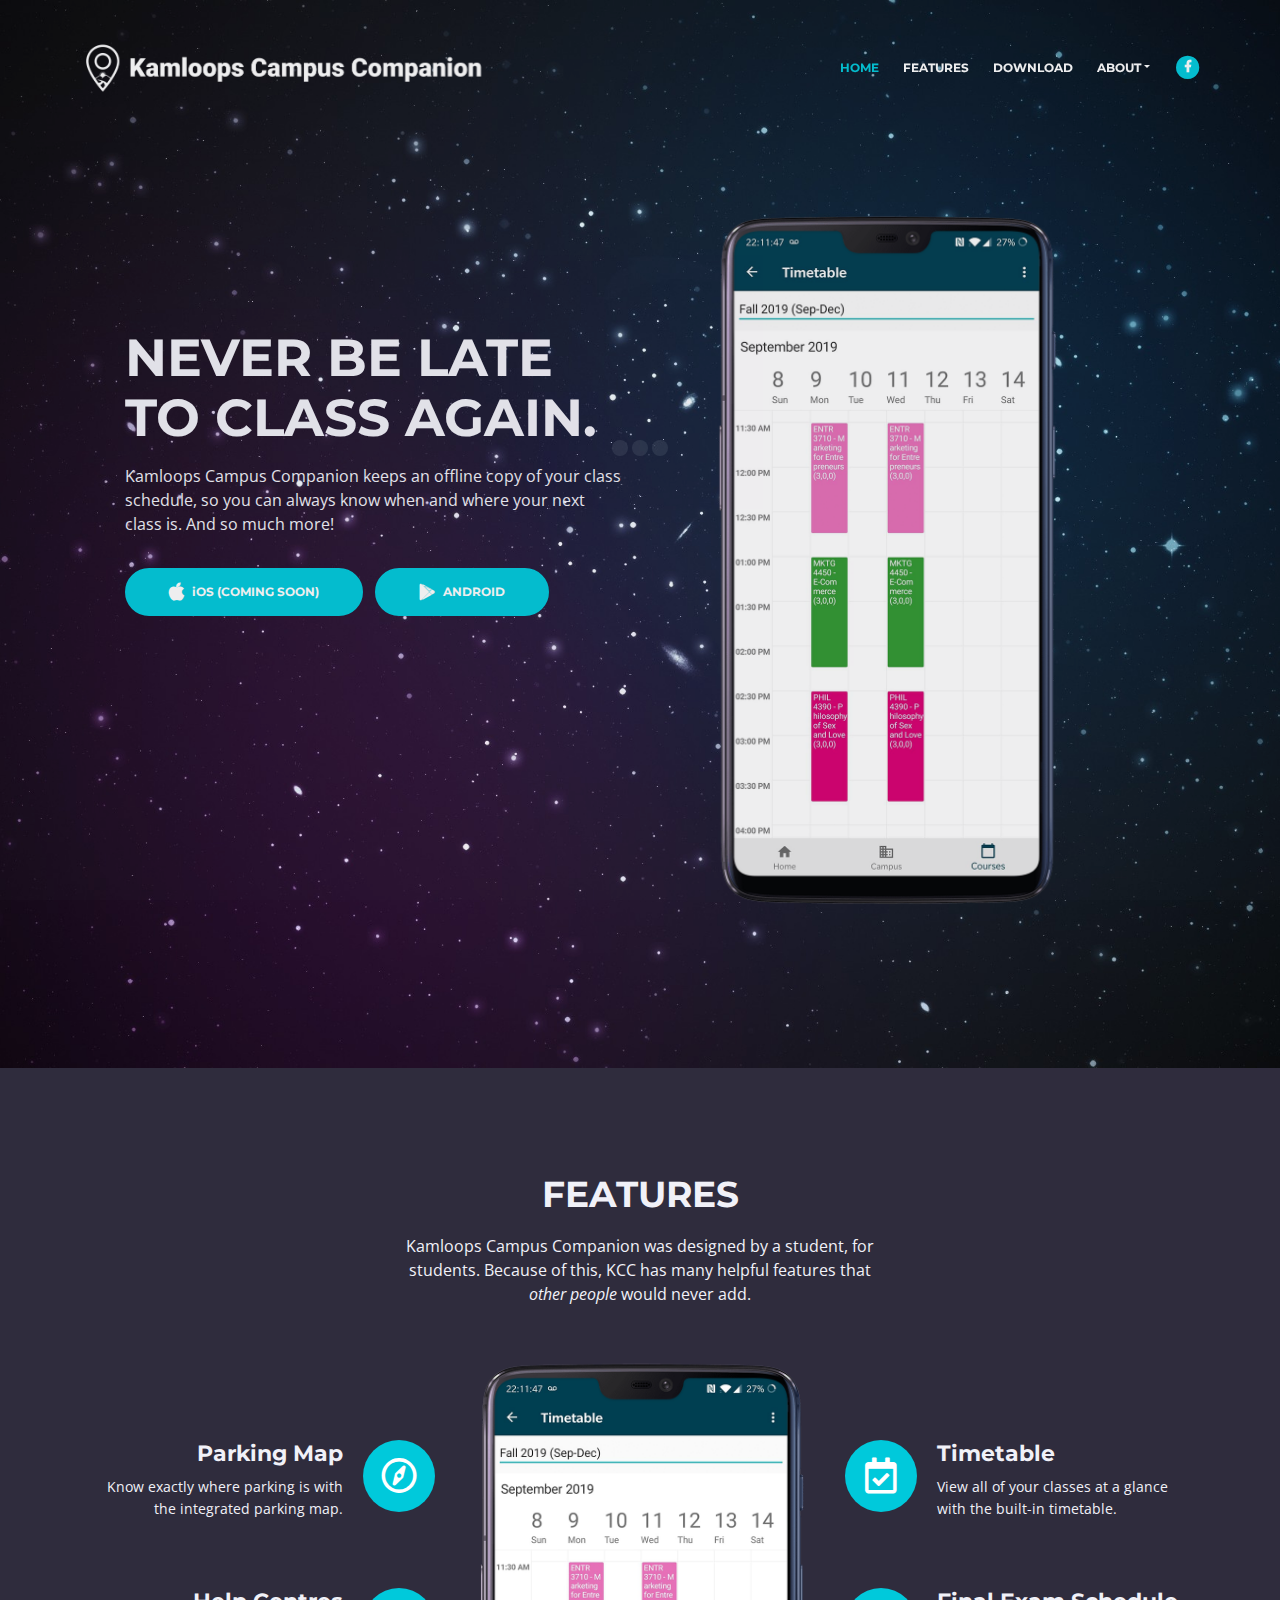
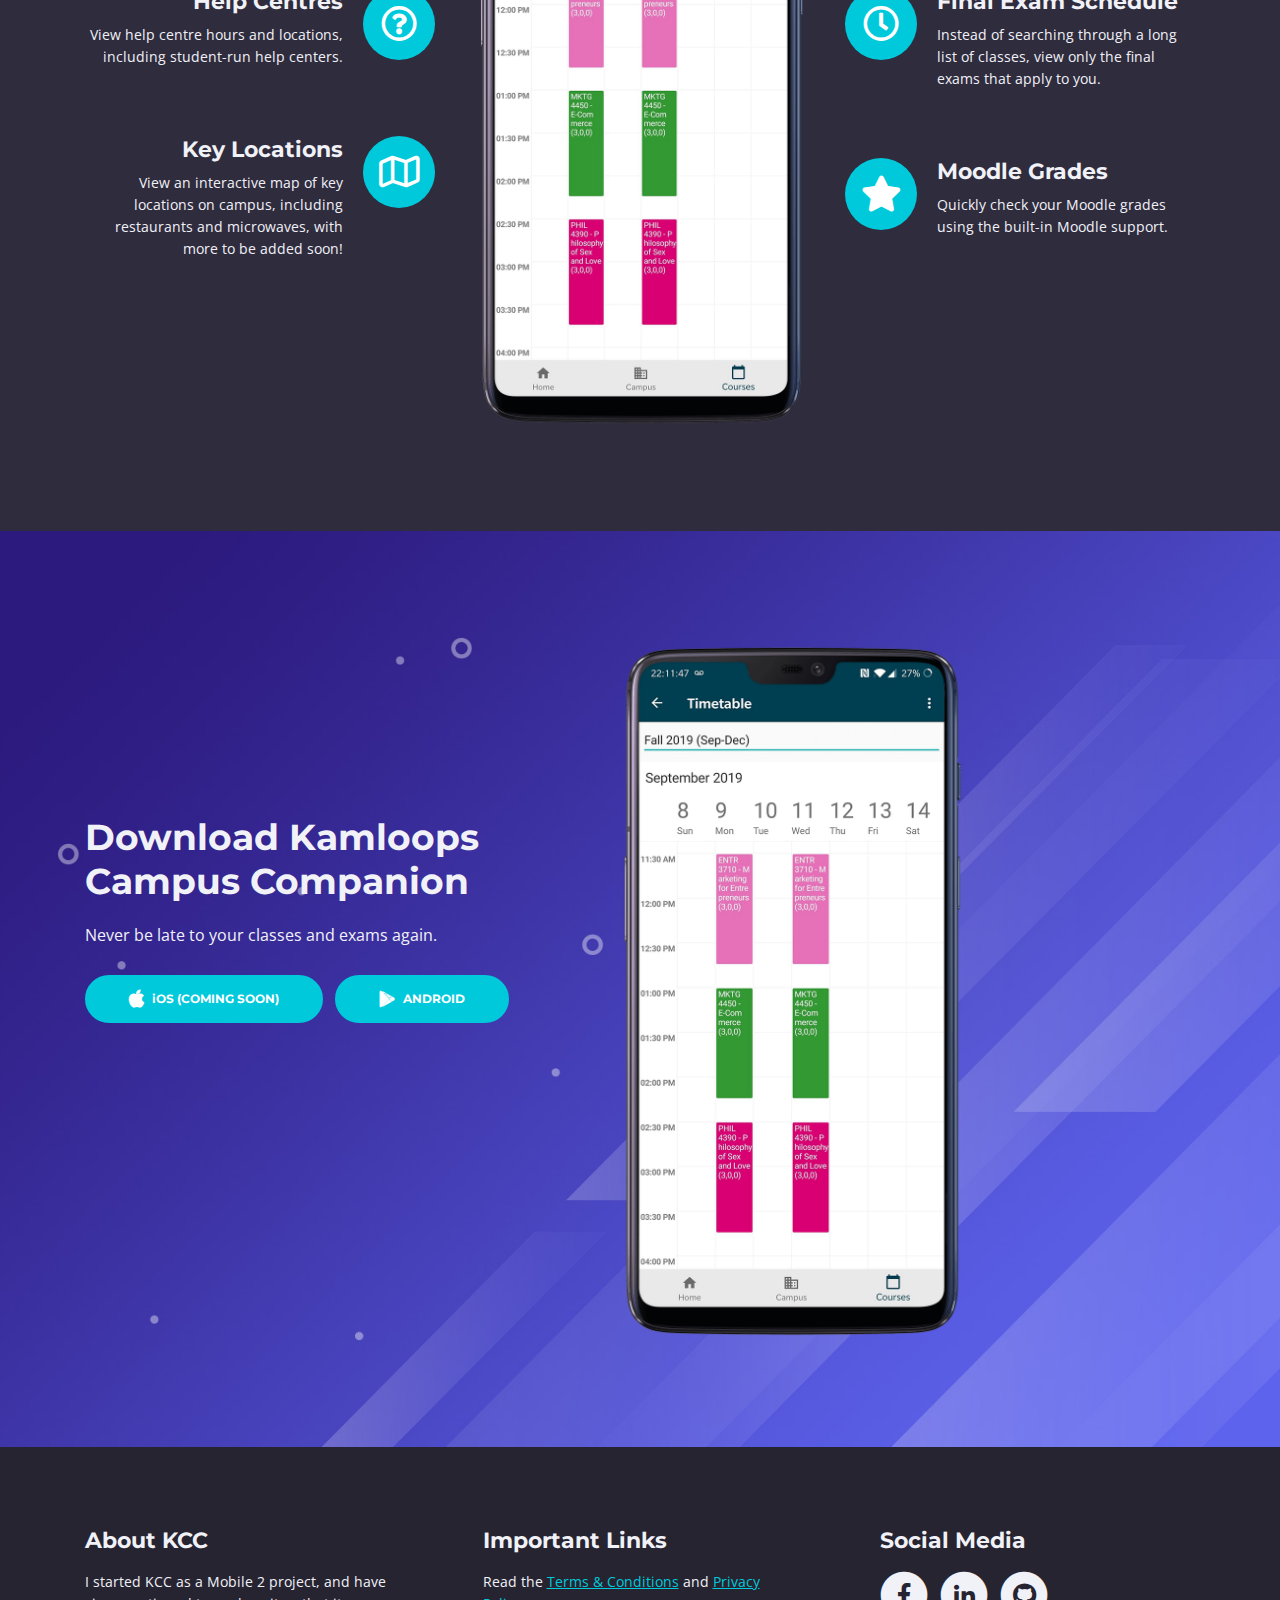
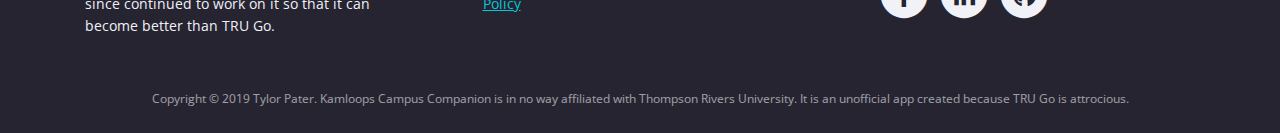
==== commit 1ddccf9d: "Use new graphics" ====
--- a/kcc/index.html
+++ b/kcc/index.html
@@ -29,7 +29,7 @@
 	<link href="css/styles.css" rel="stylesheet">
 	
 	<!-- Favicon  -->
-    <link rel="icon" href="images/favicon.png">
+    <link rel="icon" href="images/KCC-Logo-V2.png">
 </head>
 <body data-spy="scroll" data-target=".fixed-top">
     
@@ -47,10 +47,10 @@
     <!-- Navbar -->
     <nav class="navbar navbar-expand-md navbar-dark navbar-custom fixed-top">
         <!-- Text Logo - Use this if you don't have a graphic logo -->
-        <a class="navbar-brand logo-text page-scroll" href="index.html">Kamloops Campus Companion</a>
+        <!-- <a class="navbar-brand logo-text page-scroll" href="index.html">Kamloops Campus Companion</a> -->
 
         <!-- Image Logo -->
-        <!-- <a class="navbar-brand logo-image" href="index.html"><img src="images/logo.svg" alt="alternative"></a>  -->
+        <a class="navbar-brand logo-image" href="index.html"><img src="images/KCC-Logo-Extended.png" alt="alternative"></a> 
         
         <!-- Mobile Menu Toggle Button -->
         <button class="navbar-toggler" type="button" data-toggle="collapse" data-target="#navbarsExampleDefault" aria-controls="navbarsExampleDefault" aria-expanded="false" aria-label="Toggle navigation">
--- a/kcc/css/styles.css
+++ b/kcc/css/styles.css
@@ -632,10 +632,11 @@
 }
 
 .navbar-custom .navbar-brand.logo-image img {
-    width: 113px;
-	height: 34px;
+    
+	max-height: 56px;
 	margin-bottom: 1px;
 	-webkit-backface-visibility: hidden;
+	backface-visibility: hidden;
 }
 
 .navbar-custom .navbar-brand.logo-text {
@@ -1959,6 +1960,10 @@
 	.header .image-container {
 		margin-left: 3rem;
 	}
+
+	.image-container img {
+		max-height: 700px;
+	}
 	/* end of header */
 
 
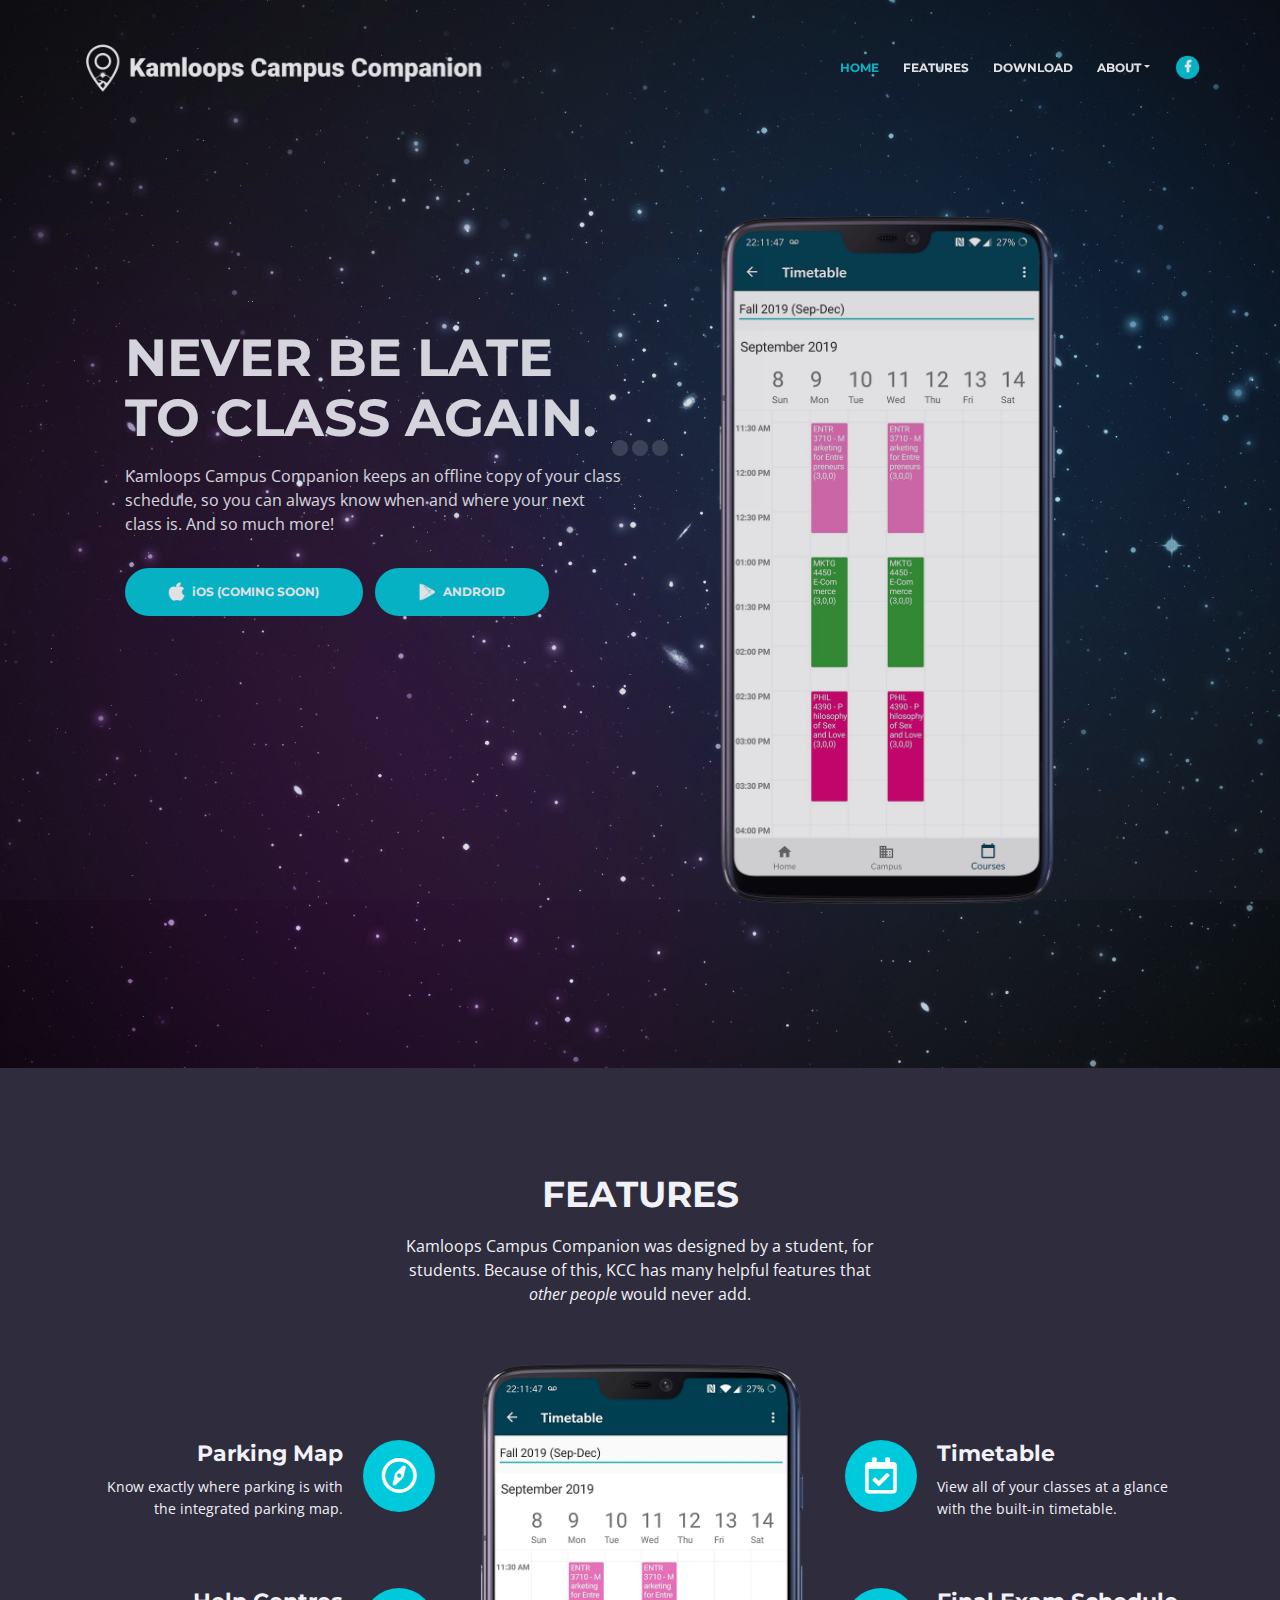
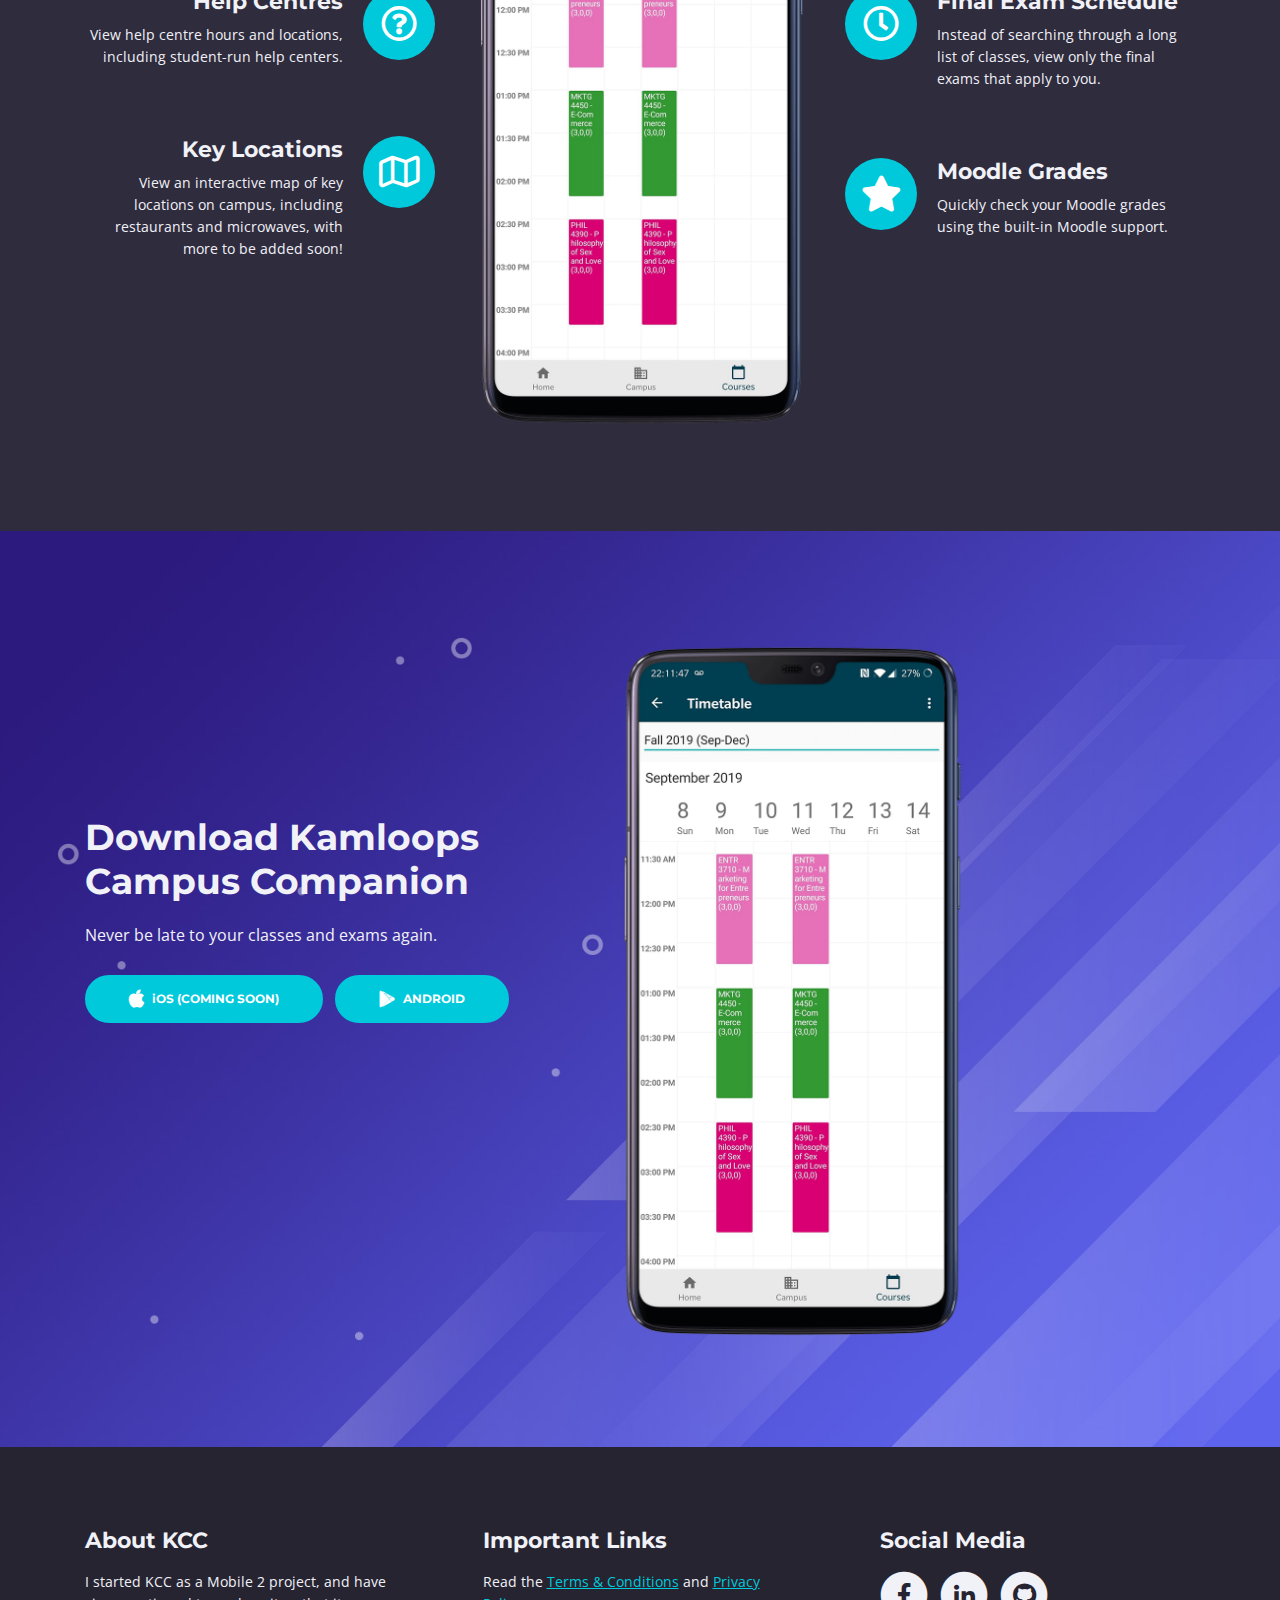
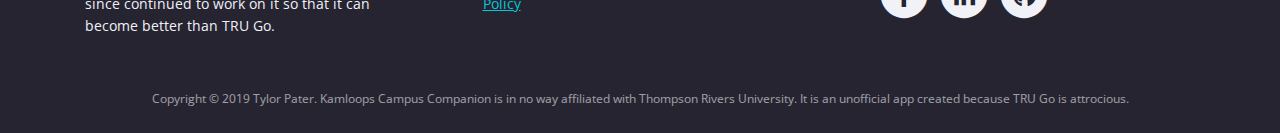
==== commit d261ffe4: "Add analytics" ====
--- a/kcc/index.html
+++ b/kcc/index.html
@@ -26,7 +26,17 @@
     <link href="css/fontawesome-all.css" rel="stylesheet">
     <link href="css/swiper.css" rel="stylesheet">
 	<link href="css/magnific-popup.css" rel="stylesheet">
-	<link href="css/styles.css" rel="stylesheet">
+    <link href="css/styles.css" rel="stylesheet">
+    
+    <!-- Global site tag (gtag.js) - Google Analytics -->
+    <script async src="https://www.googletagmanager.com/gtag/js?id=G-7BDVP9HHRB"></script>
+    <script>
+    window.dataLayer = window.dataLayer || [];
+    function gtag(){dataLayer.push(arguments);}
+    gtag('js', new Date());
+
+    gtag('config', 'G-7BDVP9HHRB');
+    </script>
 	
 	<!-- Favicon  -->
     <link rel="icon" href="images/KCC-Logo-V2.png">
--- a/kcc/css/styles.css
+++ b/kcc/css/styles.css
@@ -631,13 +631,14 @@
 	transition: all 0.2s;
 }
 
-.navbar-custom .navbar-brand.logo-image img {
-    
-	max-height: 56px;
+.navbar-custom .navbar-brand.logo-image img {    
+	max-height: 32px;
 	margin-bottom: 1px;
 	-webkit-backface-visibility: hidden;
 	backface-visibility: hidden;
 }
+
+
 
 .navbar-custom .navbar-brand.logo-text {
 	font: 700 2.375rem/1.5rem "Montserrat", sans-serif;
@@ -1525,7 +1526,6 @@
 /*****************************/	
 /* Min-width width 768px */
 @media (min-width: 768px) {
-	
 	/* General Styles */
 	.p-heading {
 		width: 85%;
@@ -1932,6 +1932,13 @@
 
 /* Min-width width 1200px */
 @media (min-width: 1200px) {
+
+	
+	
+.navbar-custom .navbar-brand.logo-image img {
+	max-height: 56px;
+}
+	
 	
 	/* Navigation */
 	.navbar-custom {
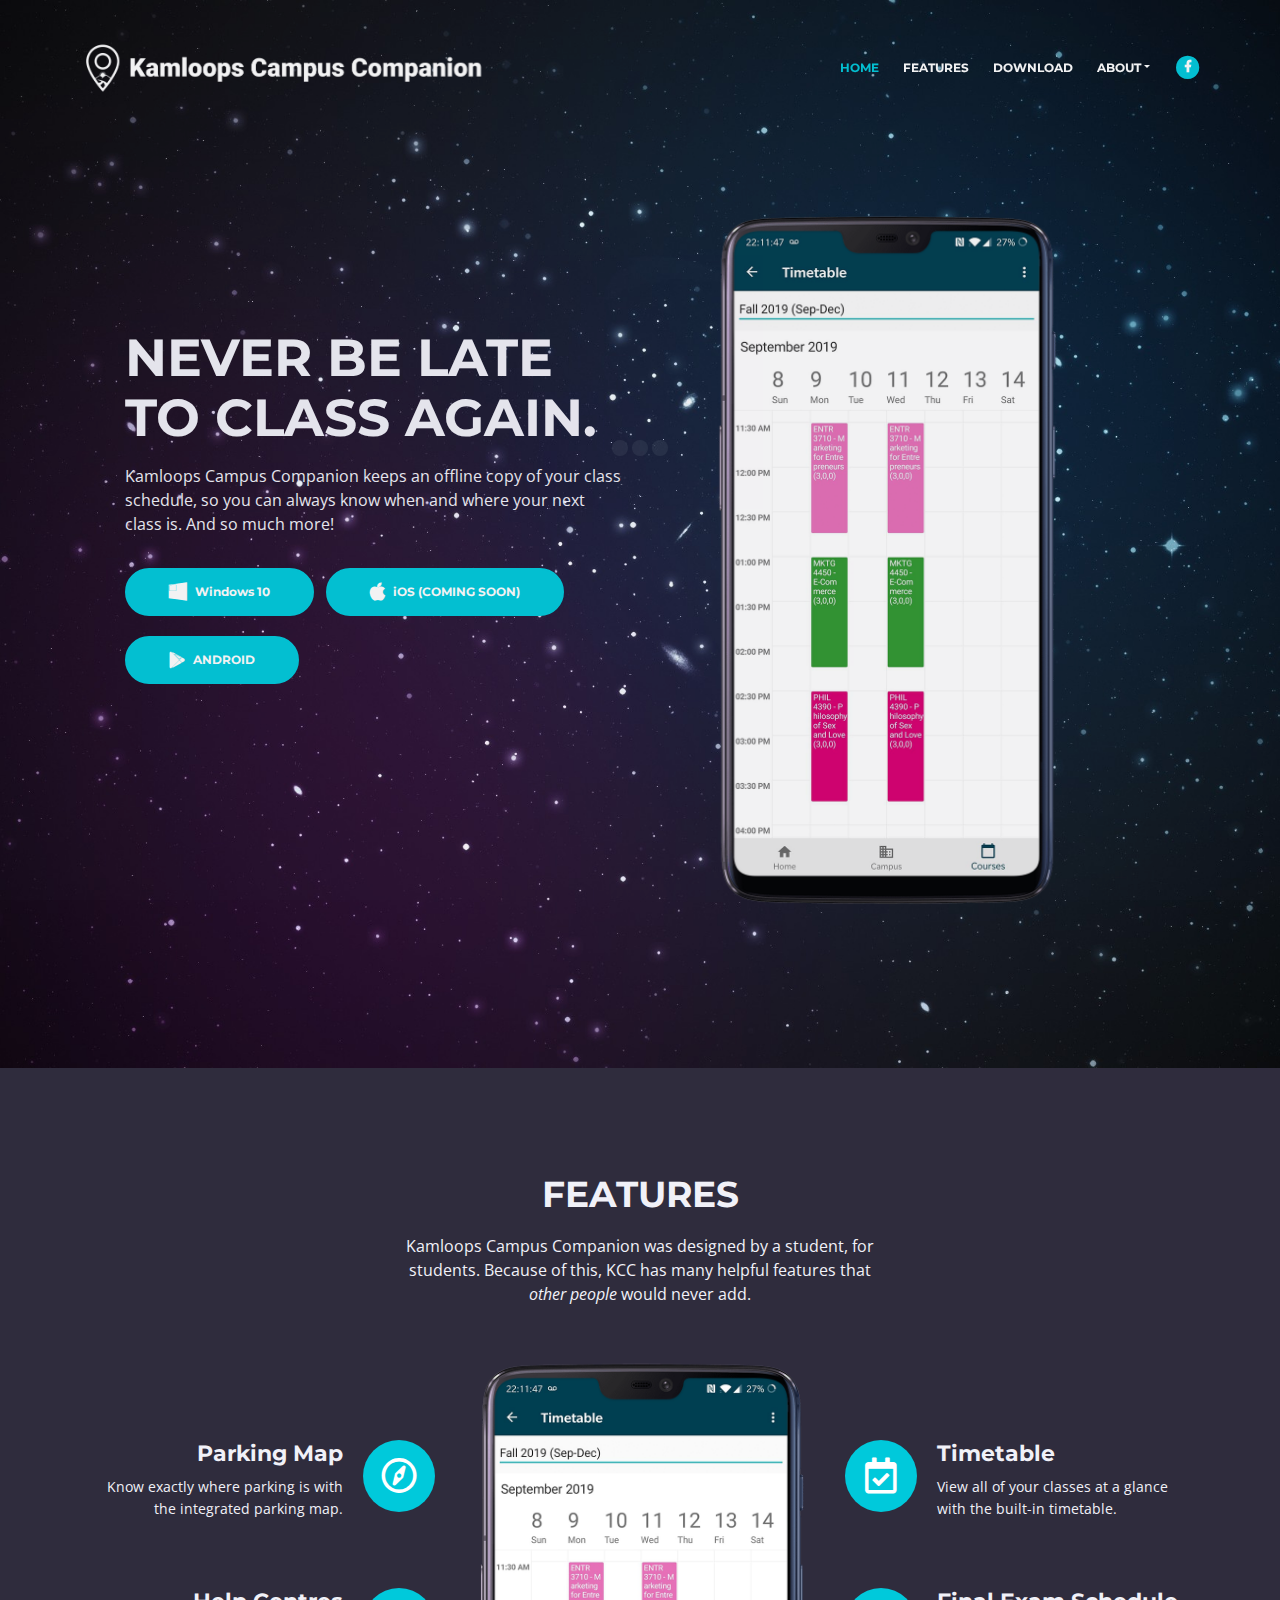
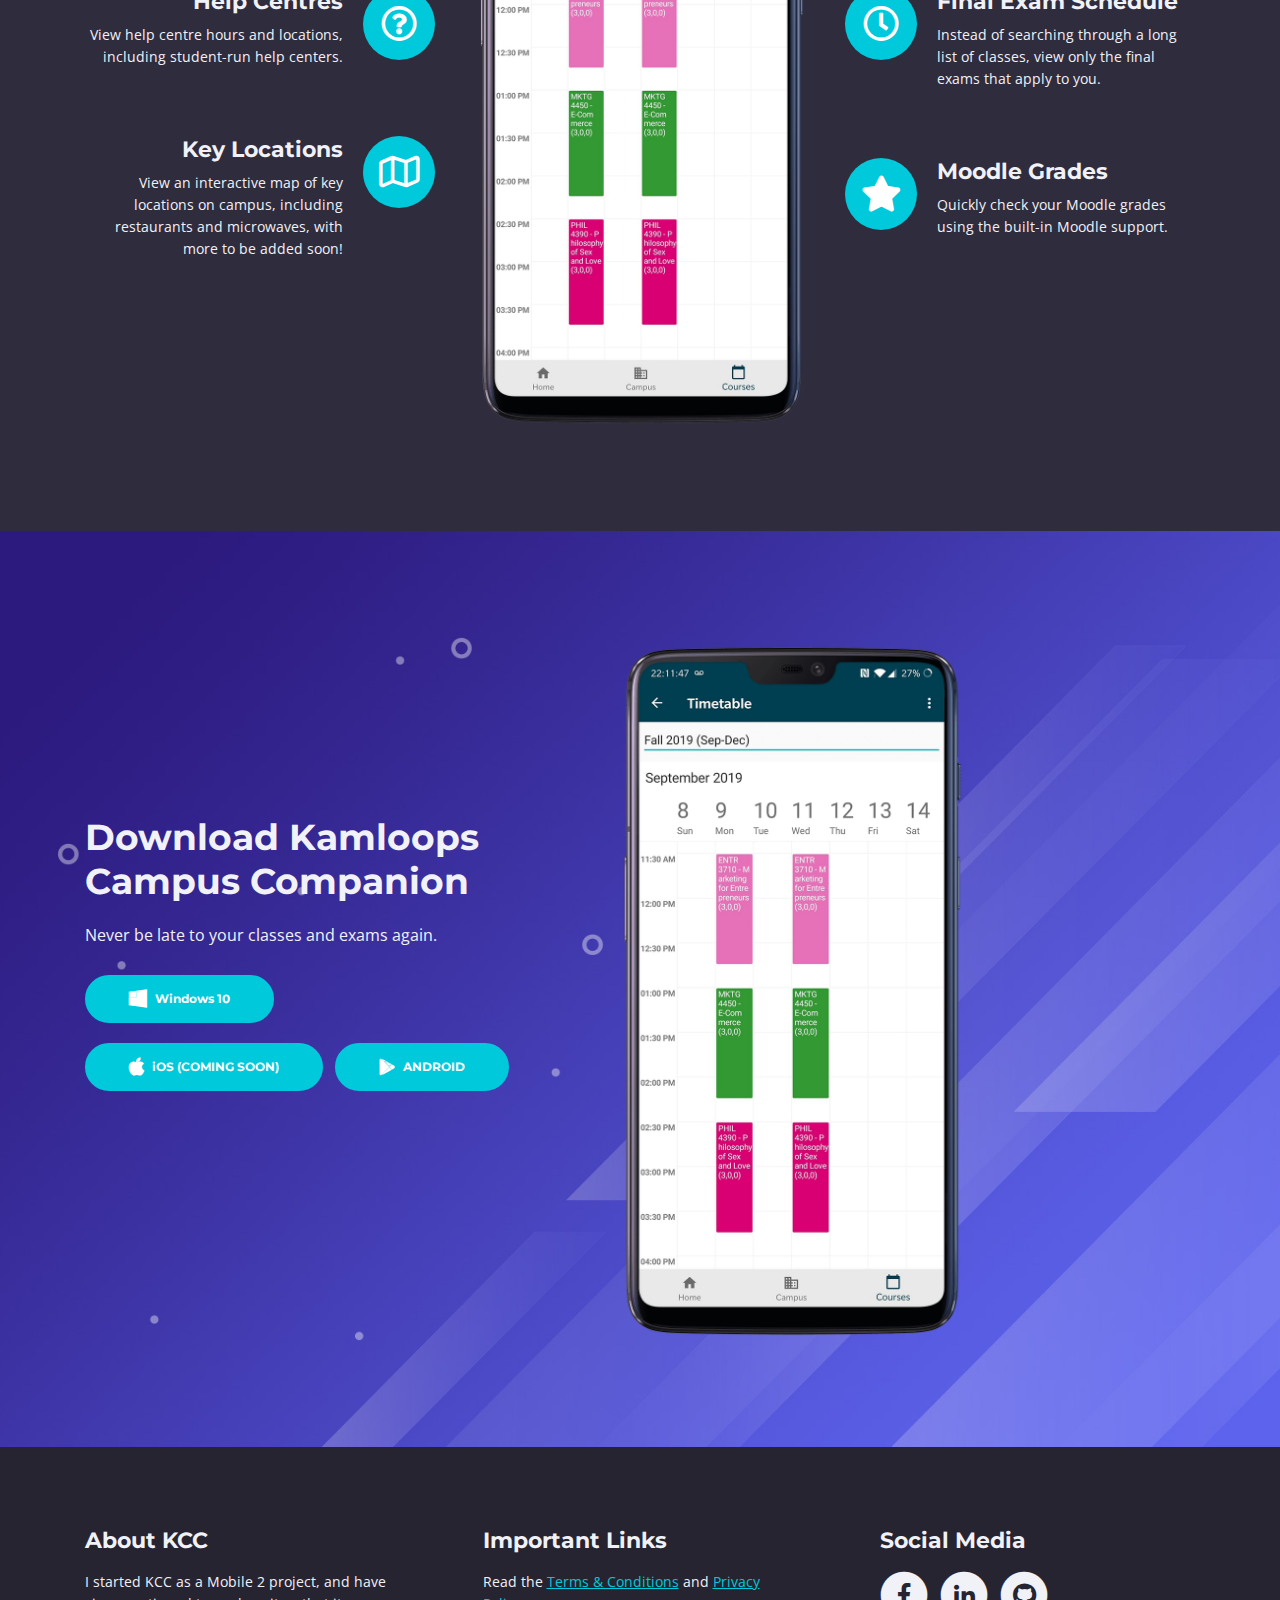
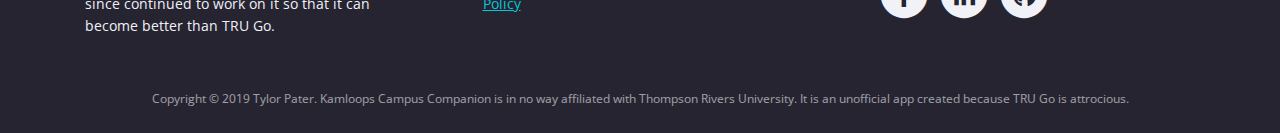
==== commit 19c3c045: "Add UWP link" ====
--- a/kcc/index.html
+++ b/kcc/index.html
@@ -114,6 +114,7 @@
                         <div class="text-container">
                             <h1>NEVER BE LATE TO CLASS AGAIN.</h1>
                             <p class="p-large">Kamloops Campus Companion keeps an offline copy of your class schedule, so you can always know when and where your next class is. And so much more!</p>
+                            <a class="btn-solid-lg page-scroll" href="https://www.microsoft.com/store/productId/9NS2S39L6NGB"><i class="fab fa-windows"></i>Windows 10</a>
                             <a class="btn-solid-lg page-scroll" href="#TODO"><i class="fab fa-apple"></i>iOS (COMING SOON)</a>
                             <a class="btn-solid-lg page-scroll" href="https://play.google.com/store/apps/details?id=com.tylorstech.kamloopscampuscompanion"><i class="fab fa-google-play"></i>ANDROID</a>
                         </div>
@@ -250,6 +251,7 @@
                     <div class="text-container">
                         <h2>Download <span class="blue">Kamloops Campus Companion</span></h2>
                         <p class="p-large">Never be late to your classes and exams again.</p>
+                        <a class="btn-solid-lg page-scroll" href="https://www.microsoft.com/store/productId/9NS2S39L6NGB"><i class="fab fa-windows"></i>Windows 10</a>
                         <a class="btn-solid-lg" href="#TODO"><i class="fab fa-apple"></i>iOS (COMING SOON)</a>
                         <a class="btn-solid-lg" href="https://play.google.com/store/apps/details?id=com.tylorstech.kamloopscampuscompanion"><i class="fab fa-google-play"></i>ANDROID</a>
                     </div> <!-- end of text-container -->
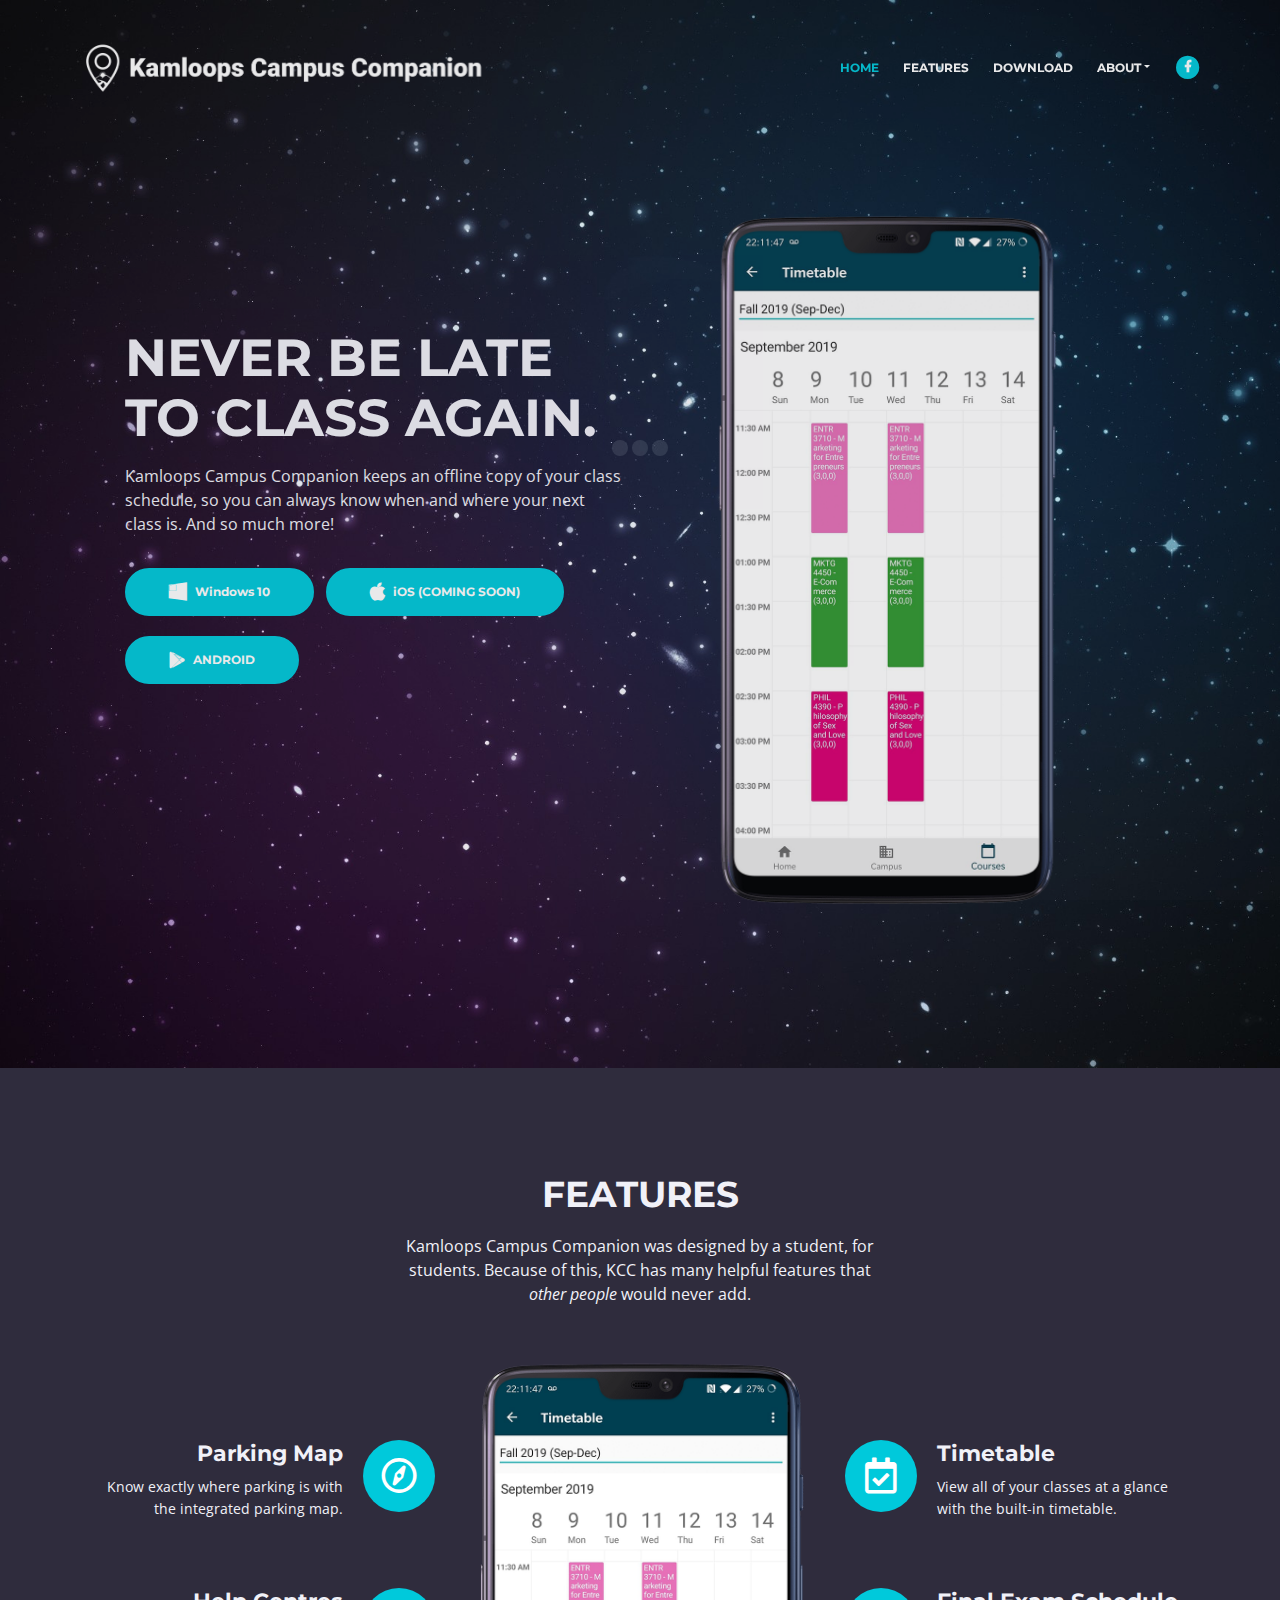
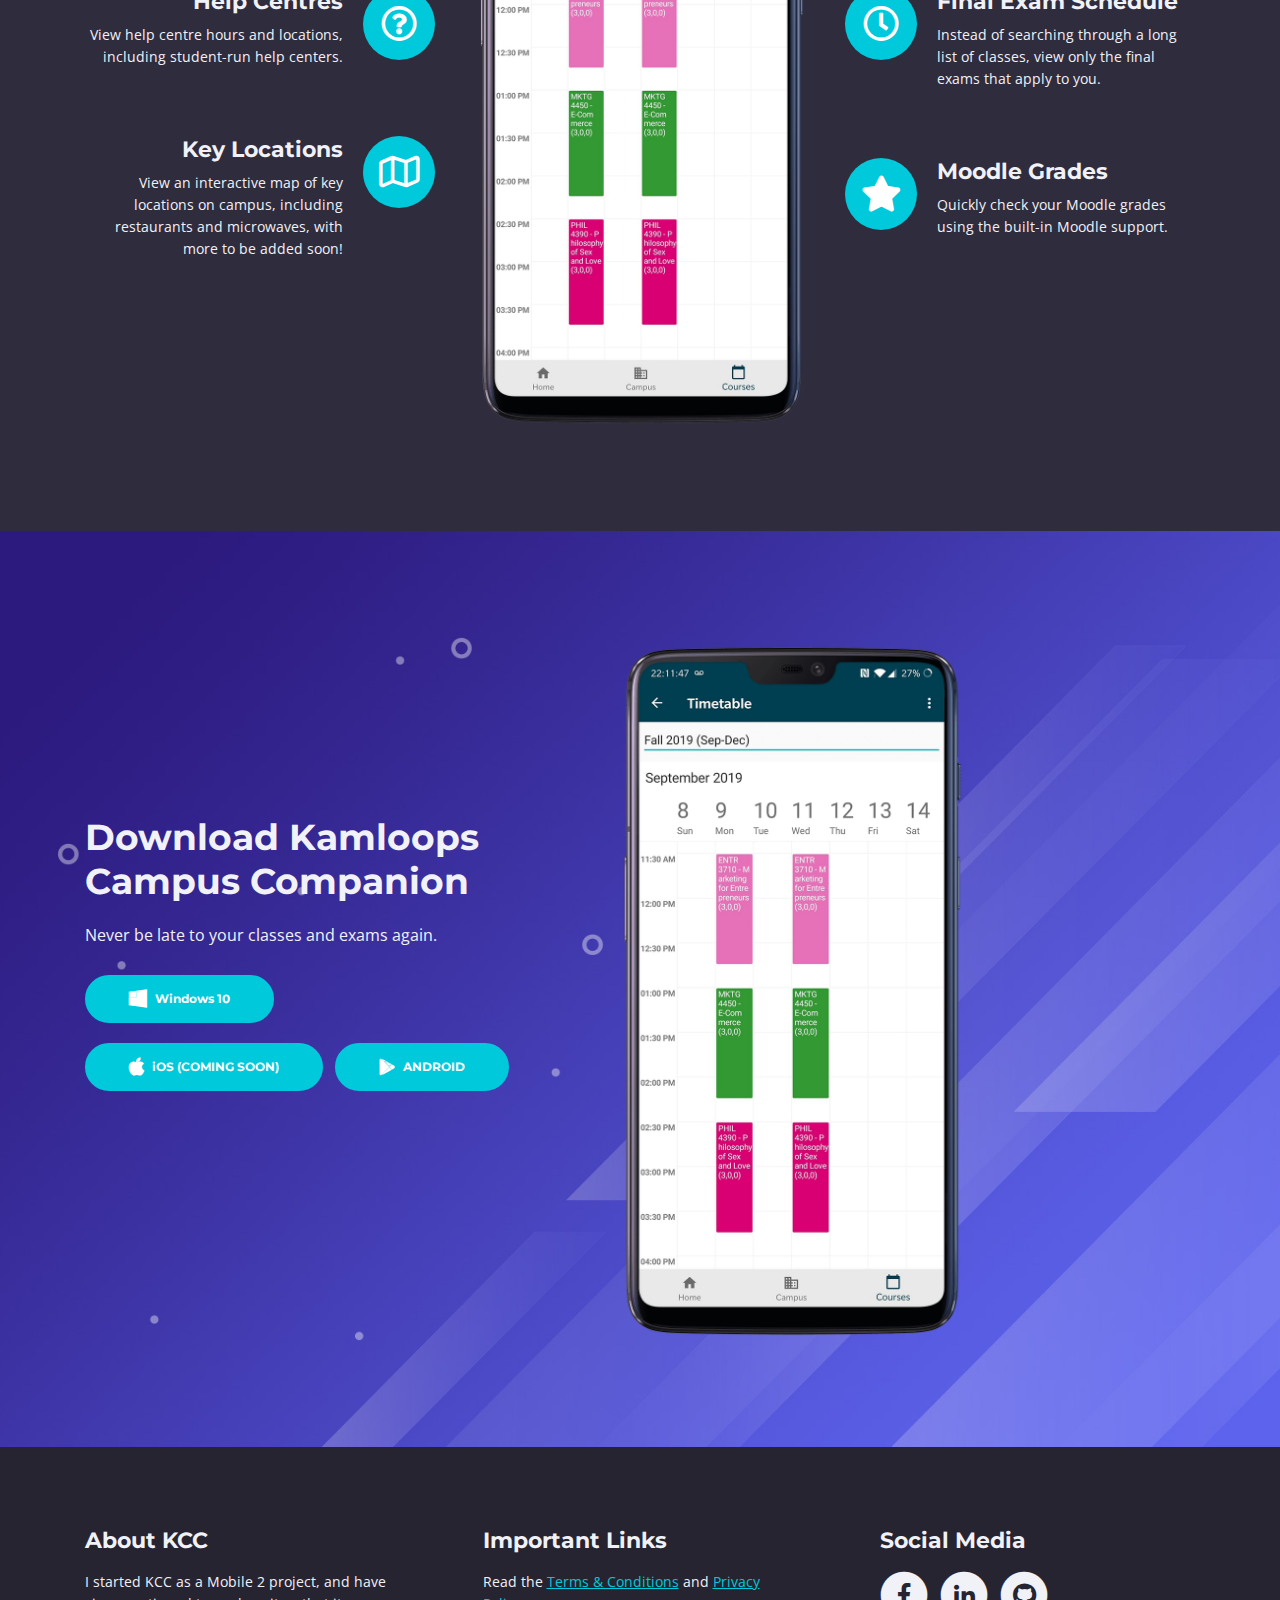
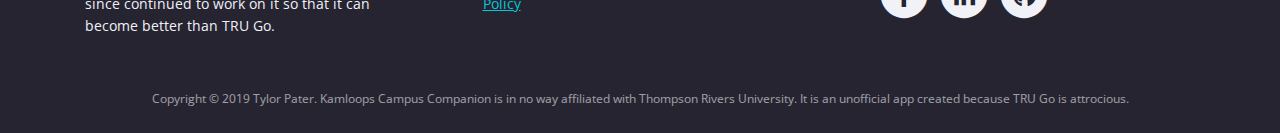
==== commit 1f0a87d3: "Add ads" ====
--- a/kcc/index.html
+++ b/kcc/index.html
@@ -40,6 +40,14 @@
 	
 	<!-- Favicon  -->
     <link rel="icon" href="images/KCC-Logo-V2.png">
+
+    <script async src="https://pagead2.googlesyndication.com/pagead/js/adsbygoogle.js"></script>
+<script>
+     (adsbygoogle = window.adsbygoogle || []).push({
+          google_ad_client: "ca-pub-2418023918642363",
+          enable_page_level_ads: true
+     });
+</script>
 </head>
 <body data-spy="scroll" data-target=".fixed-top">
     
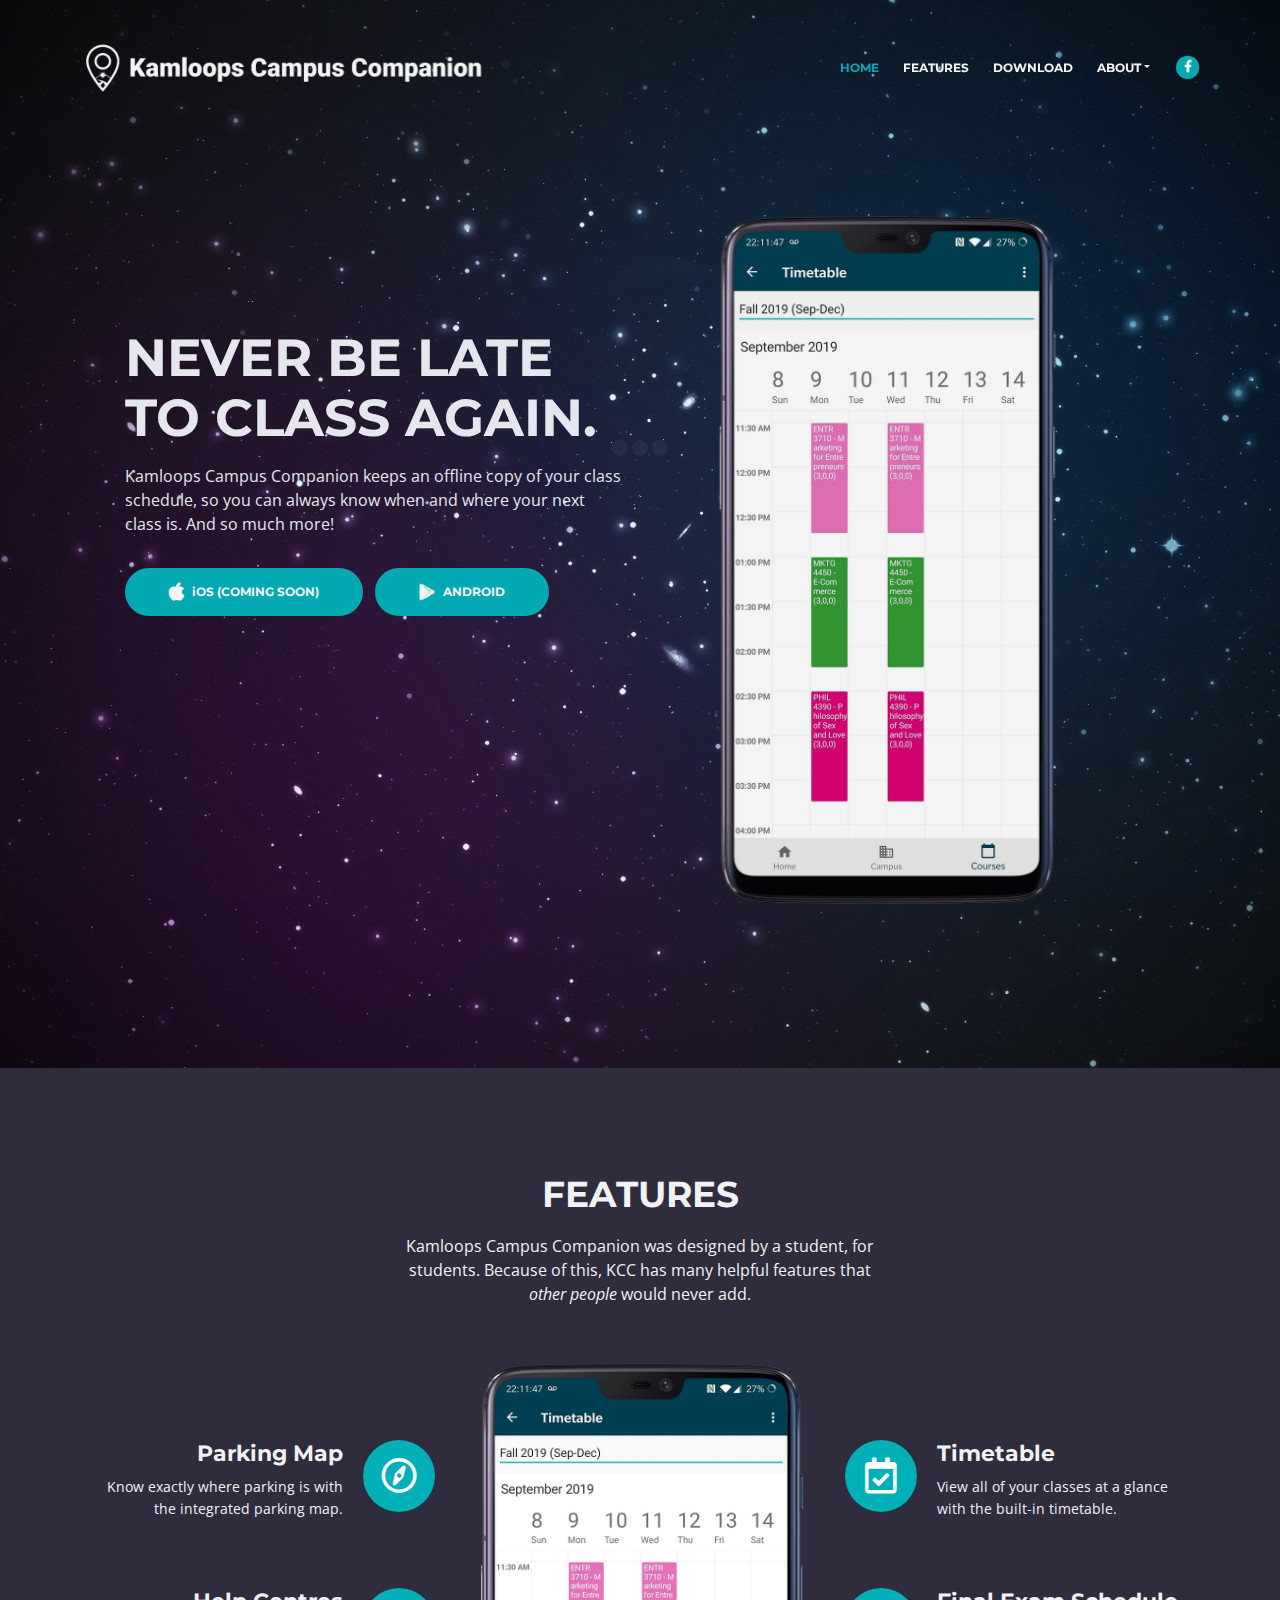
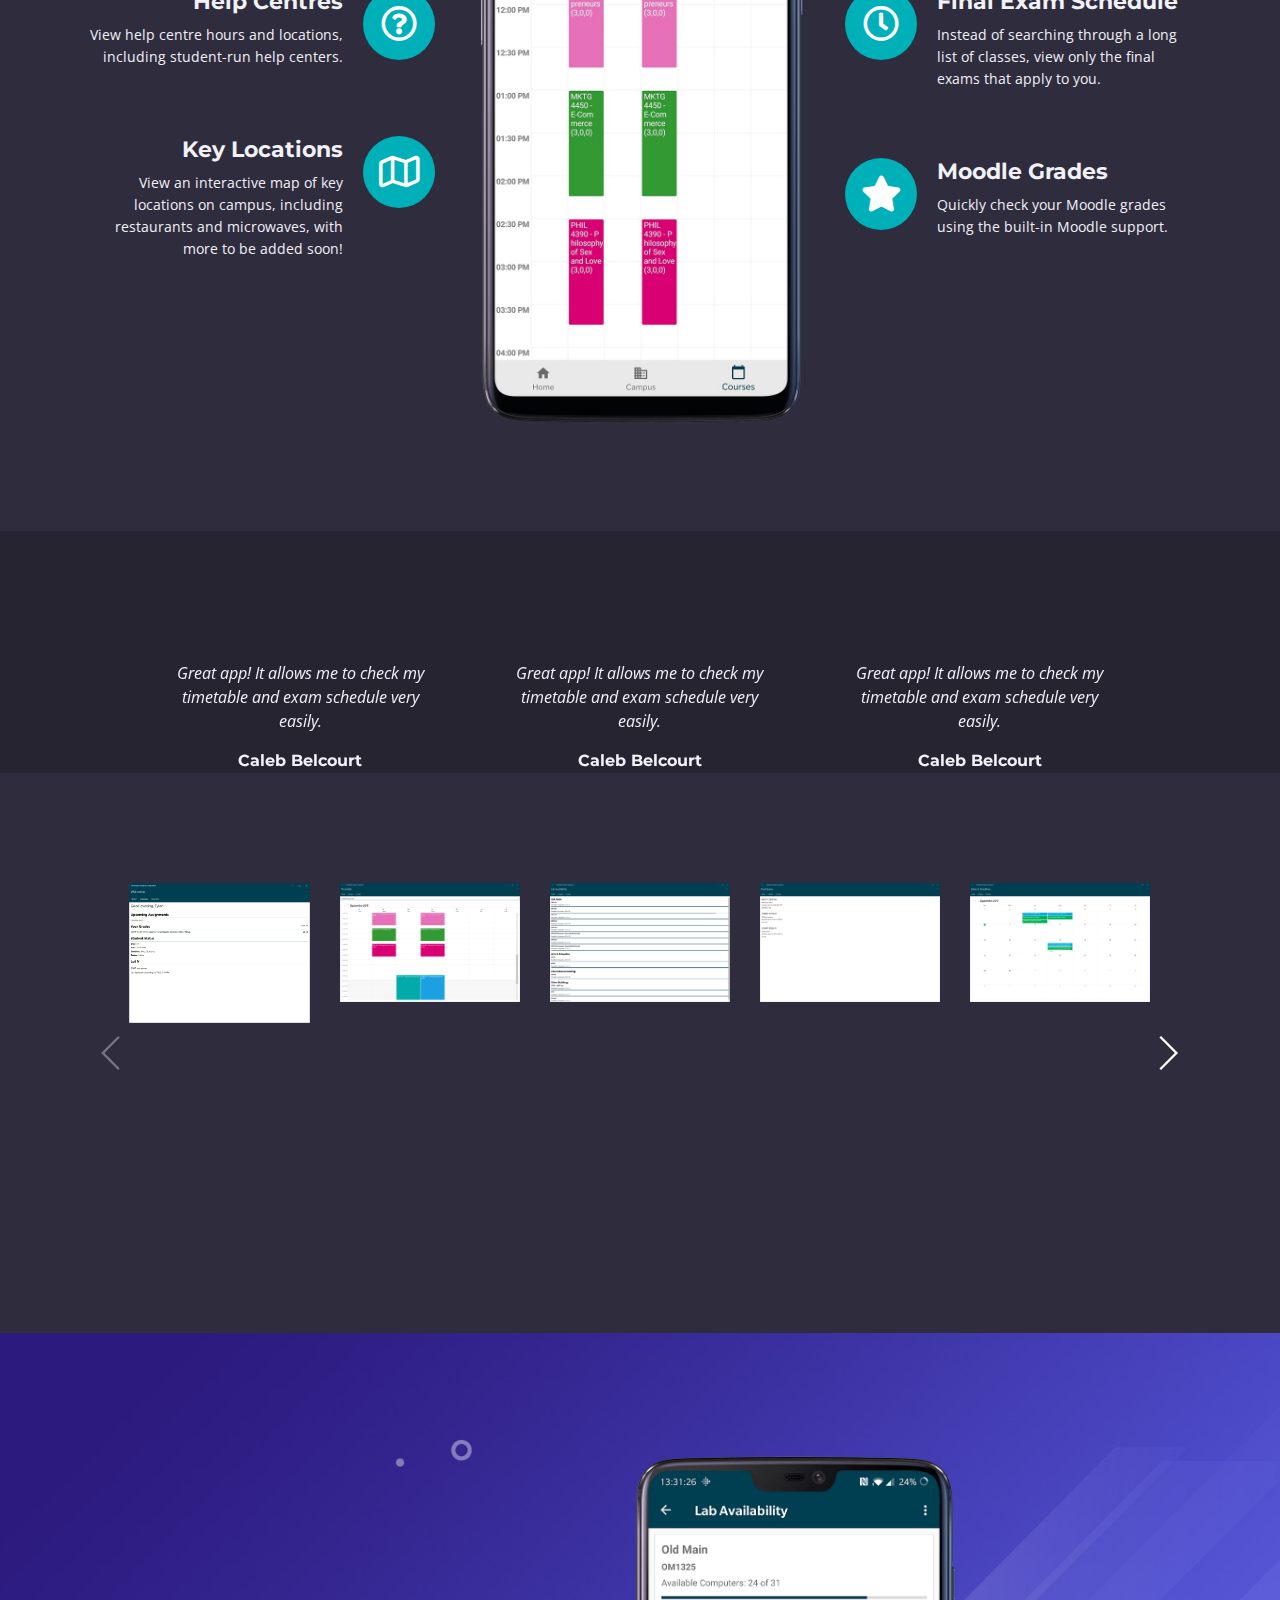
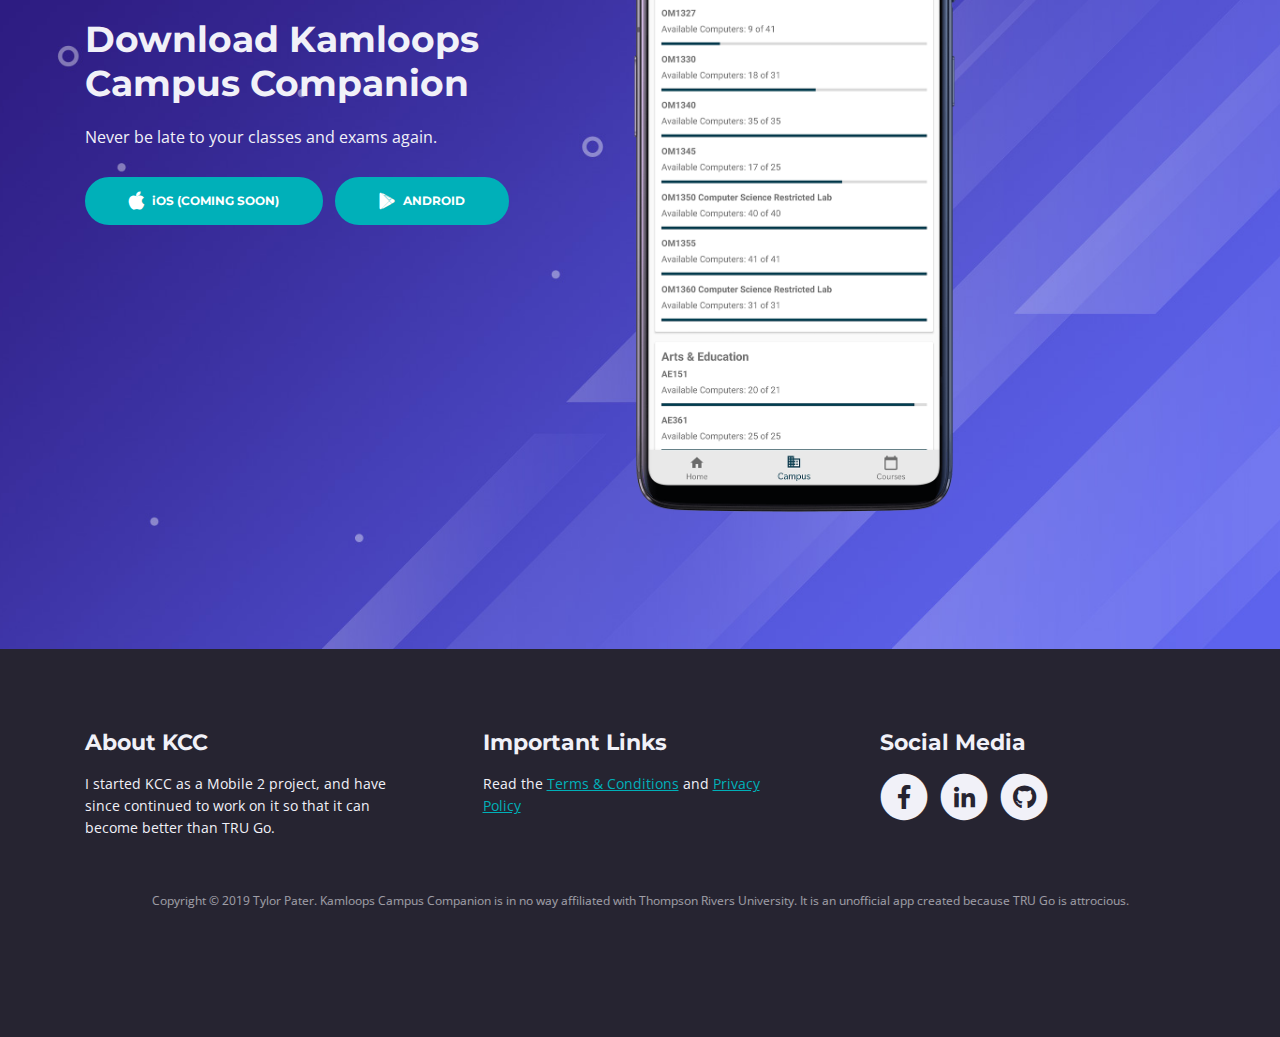
==== commit 27d75486: "Change up screenshots and some colours" ====
--- a/kcc/index.html
+++ b/kcc/index.html
@@ -40,14 +40,6 @@
 	
 	<!-- Favicon  -->
     <link rel="icon" href="images/KCC-Logo-V2.png">
-
-    <script async src="https://pagead2.googlesyndication.com/pagead/js/adsbygoogle.js"></script>
-<script>
-     (adsbygoogle = window.adsbygoogle || []).push({
-          google_ad_client: "ca-pub-2418023918642363",
-          enable_page_level_ads: true
-     });
-</script>
 </head>
 <body data-spy="scroll" data-target=".fixed-top">
     
@@ -122,7 +114,6 @@
                         <div class="text-container">
                             <h1>NEVER BE LATE TO CLASS AGAIN.</h1>
                             <p class="p-large">Kamloops Campus Companion keeps an offline copy of your class schedule, so you can always know when and where your next class is. And so much more!</p>
-                            <a class="btn-solid-lg page-scroll" href="https://www.microsoft.com/store/productId/9NS2S39L6NGB"><i class="fab fa-windows"></i>Windows 10</a>
                             <a class="btn-solid-lg page-scroll" href="#TODO"><i class="fab fa-apple"></i>iOS (COMING SOON)</a>
                             <a class="btn-solid-lg page-scroll" href="https://play.google.com/store/apps/details?id=com.tylorstech.kamloopscampuscompanion"><i class="fab fa-google-play"></i>ANDROID</a>
                         </div>
@@ -250,6 +241,128 @@
         </div> <!-- end of container --> 
     </div> <!-- end of tabs -->
     <!-- end of features -->
+    
+    <!-- Testimonials -->
+    <div class="slider-1">
+        <div class="container">
+            <div class="row">
+                <div class="col-lg-12">
+
+                    <!-- Card Slider -->
+                    <div class="slider-container">
+                        <div class="swiper-container card-slider">
+                            <div class="swiper-wrapper">
+                                
+                                <!-- Slide -->
+                                <div class="swiper-slide">
+                                    <div class="card">
+                                        <div class="card-body">
+                                            <p class="testimonial-text">Great app! It allows me to check my timetable and exam schedule very easily.</p>
+                                            <p class="testimonial-author">Caleb Belcourt</p>
+                                        </div>
+                                    </div>
+                                </div> <!-- end of swiper-slide -->
+                                <!-- end of slide -->
+                
+                            <!-- Add Arrows -->
+                            <!-- <div class="swiper-button-next"></div>
+                            <div class="swiper-button-prev"></div> -->
+                            <!-- end of add arrows -->
+        
+                        </div> <!-- end of swiper-container -->
+                    </div> <!-- end of slider-container -->
+                    <!-- end of card slider -->
+
+                </div> <!-- end of col -->
+            </div> <!-- end of row -->
+        </div> <!-- end of container -->
+    </div> <!-- end of slider-1 -->
+    <!-- end of testimonials -->
+
+    <!-- Screenshots -->
+    <div class="slider-2">
+        <div class="container">
+            <div class="row">
+                <div class="col-lg-12">
+                    
+                    <!-- Image Slider -->
+                    <div class="slider-container">
+                        <div class="swiper-container image-slider">
+                            <div class="swiper-wrapper">
+                                
+                                <!-- Slide -->
+                                <div class="swiper-slide">
+                                    <a href="images/screenshot-1.png" class="popup-link" data-effect="fadeIn">
+                                        <img class="img-fluid" src="images/screenshot-1.png" alt="alternative">
+                                    </a>
+                                </div>
+                                <!-- end of slide -->
+                                
+                                <!-- Slide -->
+                                <div class="swiper-slide">
+                                    <a href="images/screenshot-2.png" class="popup-link" data-effect="fadeIn">
+                                        <img class="img-fluid" src="images/screenshot-2.png" alt="alternative">
+                                    </a>
+                                </div>
+                                <!-- end of slide -->
+
+                                <!-- Slide -->
+                                <div class="swiper-slide">
+                                    <a href="images/screenshot-3.png" class="popup-link" data-effect="fadeIn">
+                                        <img class="img-fluid" src="images/screenshot-3.png" alt="alternative">
+                                    </a>
+                                </div>
+                                <!-- end of slide -->
+
+                                <!-- Slide -->
+                                <div class="swiper-slide">
+                                    <a href="images/screenshot-4.png" class="popup-link" data-effect="fadeIn">
+                                        <img class="img-fluid" src="images/screenshot-4.png" alt="alternative">
+                                    </a>
+                                </div>
+                                <!-- end of slide -->
+
+                                <!-- Slide -->
+                                <div class="swiper-slide">
+                                    <a href="images/screenshot-5.png" class="popup-link" data-effect="fadeIn">
+                                        <img class="img-fluid" src="images/screenshot-5.png" alt="alternative">
+                                    </a>
+                                </div>
+                                <!-- end of slide -->
+                                
+                                <!-- Slide -->
+                                <div class="swiper-slide">
+                                    <a href="images/screenshot-6.png" class="popup-link" data-effect="fadeIn">
+                                        <img class="img-fluid" src="images/screenshot-6.png" alt="alternative">
+                                    </a>
+                                </div>
+                                <!-- end of slide -->
+
+                                <!-- Slide -->
+                                <div class="swiper-slide">
+                                    <a href="images/screenshot-7.png" class="popup-link" data-effect="fadeIn">
+                                        <img class="img-fluid" src="images/screenshot-7.png" alt="alternative">
+                                    </a>
+                                </div>
+                                <!-- end of slide -->
+
+                            </div> <!-- end of swiper-wrapper -->
+
+                            <!-- Add Arrows -->
+                            <div class="swiper-button-next"></div>
+                            <div class="swiper-button-prev"></div>
+                            <!-- end of add arrows -->
+
+                        </div> <!-- end of swiper-container -->
+                    </div> <!-- end of slider-container -->
+                    <!-- end of image slider -->
+
+                </div> <!-- end of col -->
+            </div> <!-- end of row -->
+        </div> <!-- end of container -->
+    </div> <!-- end of slider-2 -->
+    <!-- end of screenshots -->
+
 
     <!-- Download -->
     <div id="download" class="basic-4">
@@ -259,14 +372,13 @@
                     <div class="text-container">
                         <h2>Download <span class="blue">Kamloops Campus Companion</span></h2>
                         <p class="p-large">Never be late to your classes and exams again.</p>
-                        <a class="btn-solid-lg page-scroll" href="https://www.microsoft.com/store/productId/9NS2S39L6NGB"><i class="fab fa-windows"></i>Windows 10</a>
                         <a class="btn-solid-lg" href="#TODO"><i class="fab fa-apple"></i>iOS (COMING SOON)</a>
                         <a class="btn-solid-lg" href="https://play.google.com/store/apps/details?id=com.tylorstech.kamloopscampuscompanion"><i class="fab fa-google-play"></i>ANDROID</a>
                     </div> <!-- end of text-container -->
                 </div> <!-- end of col -->
                 <div class="col-lg-6 col-xl-7">
                     <div class="image-container">
-                        <img class="img-fluid" src="images/Mockup-1.png" alt="alternative">
+                        <img class="img-fluid" src="images/screenshot-6.png" alt="alternative">
                     </div> <!-- end of img-container -->
                 </div> <!-- end of col -->
             </div> <!-- end of row -->
--- a/kcc/css/styles.css
+++ b/kcc/css/styles.css
@@ -19,7 +19,7 @@
 
 - Text, navbar links - white #f1f1f8
 - Buttons, bullets, icons - turquoise #00c9db
-- Navbar - navy #4633af
+- Navbar - navy #4633af now 003e51
 - Backgrounds - dark denim #262431
 - Backgrounds - denim #2f2c3d
 ******************************************/
@@ -103,7 +103,7 @@
 }
 
 a.turquoise {
-	color: #00c9db;
+	color: #00b0b9;
 }
 
 a.white {
@@ -121,9 +121,9 @@
 .btn-solid-reg {
 	display: inline-block;
 	padding: 1.1875rem 2.125rem 1.1875rem 2.125rem;
-	border: 0.125rem solid #00c9db;
+	border: 0.125rem solid #00b0b9;
 	border-radius: 2rem;
-	background-color: #00c9db;
+	background-color: #00b0b9;
 	color: #fff;
 	font: 700 0.75rem/0 "Montserrat", sans-serif;
 	text-decoration: none;
@@ -132,16 +132,16 @@
 
 .btn-solid-reg:hover {
 	background-color: transparent;
-	color: #00c9db;
+	color: #00b0b9;
 	text-decoration: none;
 }
 
 .btn-solid-lg {
 	display: inline-block;
 	padding: 1.375rem 2.625rem 1.375rem 2.625rem;
-	border: 0.125rem solid #00c9db;
+	border: 0.125rem solid #00b0b9;
 	border-radius: 2rem;
-	background-color: #00c9db;
+	background-color: #00b0b9;
 	color: #fff;
 	font: 700 0.75rem/0 "Montserrat", sans-serif;
 	text-decoration: none;
@@ -150,7 +150,7 @@
 
 .btn-solid-lg:hover {
 	background-color: transparent;
-	color: #00c9db;
+	color: #00b0b9;
 	text-decoration: none;
 }
 
@@ -168,17 +168,17 @@
 .btn-outline-reg {
 	display: inline-block;
 	padding: 1.1875rem 2.125rem 1.1875rem 2.125rem;
-	border: 0.125rem solid #00c9db;
+	border: 0.125rem solid #00b0b9;
 	border-radius: 2rem;
 	background-color: transparent;
-	color: #00c9db;
+	color: #00b0b9;
 	font: 700 0.75rem/0 "Montserrat", sans-serif;
 	text-decoration: none;
 	transition: all 0.2s;
 }
 
 .btn-outline-reg:hover {
-	background-color: #00c9db;
+	background-color: #00b0b9;
 	color: #fff;
 	text-decoration: none;
 }
@@ -186,17 +186,17 @@
 .btn-outline-lg {
 	display: inline-block;
 	padding: 1.375rem 2.625rem 1.375rem 2.625rem;
-	border: 0.125rem solid #00c9db;
+	border: 0.125rem solid #00b0b9;
 	border-radius: 2rem;
 	background-color: transparent;
-	color: #00c9db;
+	color: #00b0b9;
 	font: 700 0.75rem/0 "Montserrat", sans-serif;
 	text-decoration: none;
 	transition: all 0.2s;
 }
 
 .btn-outline-lg:hover {
-	background-color: #00c9db;
+	background-color: #00b0b9;
 	color: #fff;
 	text-decoration: none;
 }
@@ -204,17 +204,17 @@
 .btn-outline-sm {
 	display: inline-block;
 	padding: 1rem 1.625rem 0.875rem 1.625rem;
-	border: 0.125rem solid #00c9db;
+	border: 0.125rem solid #00b0b9;
 	border-radius: 2rem;
 	background-color: transparent;
-	color: #00c9db;
+	color: #00b0b9;
 	font: 700 0.625rem/0 "Montserrat", sans-serif;
 	text-decoration: none;
 	transition: all 0.2s;
 }
 
 .btn-outline-sm:hover {
-	background-color: #00c9db;
+	background-color: #00b0b9;
 	color: #fff;
 	text-decoration: none;
 }
@@ -362,9 +362,9 @@
 	display: inline-block;
 	width: 100%;
 	height: 3.125rem;
-	border: 1px solid #00c9db;
+	border: 1px solid #00b0b9;
 	border-radius: 1.5rem;
-	background-color: #00c9db;
+	background-color: #00b0b9;
 	color: #fff;
 	font: 700 0.75rem/1.75rem "Montserrat", sans-serif;
 	cursor: pointer;
@@ -373,7 +373,7 @@
 
 .form-control-submit-button:hover {
 	background-color: transparent;
-	color: #00c9db;
+	color: #00b0b9;
 }
 
 /* Form Success And Error Message Formatting */
@@ -625,7 +625,7 @@
 /*     03. Navigation     */
 /**************************/
 .navbar-custom {
-	background-color: #4633af;
+	background-color: #003e51;
 	box-shadow: 0 0.0625rem 0.375rem 0 rgba(0, 0, 0, 0.1);
 	font: 700 0.75rem/2rem "Montserrat", sans-serif;
 	transition: all 0.2s;
@@ -660,7 +660,7 @@
 
 .navbar-custom .nav-item .nav-link:hover,
 .navbar-custom .nav-item .nav-link.active {
-	color: #00c9db;
+	color: #00b0b9;
 }
 
 /* Dropdown Menu */
@@ -688,7 +688,7 @@
 	margin-top: 0;
 	border: none;
 	border-radius: 0.25rem;
-	background-color: #4633af;
+	background-color: #003e51;
 }
 
 .navbar-custom .dropdown-item {
@@ -697,7 +697,7 @@
 }
 
 .navbar-custom .dropdown-item:hover {
-	background-color: #4633af;
+	background-color: #003e51;
 }
 
 .navbar-custom .dropdown-item .item-text {
@@ -705,7 +705,7 @@
 }
 
 .navbar-custom .dropdown-item:hover .item-text {
-	color: #00c9db;
+	color: #00b0b9;
 }
 
 .navbar-custom .dropdown-items-divide-hr {
@@ -883,9 +883,9 @@
 
 .tabs .nav-link.active,
 .tabs .nav-link:hover {
-	border-bottom: 0.1875rem solid #00c9db;
+	border-bottom: 0.1875rem solid #00b0b9;
 	background-color: transparent;
-	color: #00c9db;
+	color: #00b0b9;
 }
 
 .tabs .nav-link .fas {
@@ -915,7 +915,7 @@
 	width: 3.5rem;
 	height: 3.5rem;
 	border-radius: 50%;
-	background-color: #00c9db;
+	background-color: #00b0b9;
 	text-align: center;
 	vertical-align: top;
 }
@@ -1170,7 +1170,7 @@
 	margin-bottom: 1.125rem;
 	margin-left: 0;
 	border: 0;
-	background-color: #00c9db;
+	background-color: #00b0b9;
 	text-align: left;
 }
 
@@ -1191,7 +1191,7 @@
 .lightbox-basic table .icon-cell {
 	width: 2rem;
 	padding-right: 0.25rem;
-	color: #00c9db;
+	color: #00b0b9;
 	text-align: center;
 }
 
@@ -1200,7 +1200,7 @@
 	width: auto;
 	height: auto;
 	margin-left: 0.375rem;
-	color: #00c9db;
+	color: #00b0b9;
 	opacity: 1;
 }
 
@@ -1317,7 +1317,7 @@
 
 .counter #counter .counter-info {
 	margin-bottom: 0;
-	color: #00c9db;
+	color: #00b0b9;
 	font: 400 0.875rem/1.25rem "Open Sans", sans-serif;
 	vertical-align: middle;
 }
@@ -1349,7 +1349,7 @@
 .form .list-unstyled .fab {
 	margin-right: 0.5rem;
 	font-size: 0.875rem;
-	color: #00c9db;
+	color: #00b0b9;
 }
 
 .form .list-unstyled .fa-phone {
@@ -1374,7 +1374,7 @@
 }
 
 .footer .list-unstyled .fas {
-	color: #00c9db;
+	color: #00b0b9;
 	font-size: 0.5rem;
 	line-height: 1.375rem;
 }
@@ -1404,7 +1404,7 @@
 }
 
 .footer .fa-stack:hover .fa-stack-2x {
-    color: #00c9db;
+    color: #00b0b9;
 }
 
 
@@ -1436,7 +1436,7 @@
 	width: 2.625rem;
 	height: 2.625rem;
 	border-radius: 1.875rem;
-	background: #00c9db url("../images/up-arrow.png") no-repeat center 47%;
+	background: #00b0b9 url("../images/up-arrow.png") no-repeat center 47%;
 	background-size: 1.125rem 1.125rem;
 	text-indent: -9999px;
 }
@@ -1490,7 +1490,7 @@
 }
 
 .ex-basic-2 .list-unstyled .fas {
-	color: #00c9db;
+	color: #00b0b9;
 	font-size: 0.5rem;
 	line-height: 1.375rem;
 }
@@ -1561,13 +1561,13 @@
 	
 	.navbar-custom .nav-item .nav-link:hover,
 	.navbar-custom .nav-item .nav-link.active {
-		color: #00c9db;
+		color: #00b0b9;
 	}
 
 	.navbar-custom.top-nav-collapse {
         padding: 0.5rem 1.5rem 0.5rem 2rem;
 		box-shadow: 0 0.0625rem 0.375rem 0 rgba(0, 0, 0, 0.1);
-		background-color: #4633af;
+		background-color: #003e51;
 	}
 
 	.navbar-custom.top-nav-collapse .navbar-brand.logo-text {
@@ -1580,7 +1580,7 @@
 	
 	.navbar-custom.top-nav-collapse .nav-item .nav-link:hover,
 	.navbar-custom.top-nav-collapse .nav-item .nav-link.active {
-		color: #00c9db;
+		color: #00b0b9;
 	}
 
 	.navbar-custom .dropdown-menu {
@@ -1745,7 +1745,7 @@
 	}
 	
 	.navbar-custom .fa-stack-2x {
-		color: #00c9db;
+		color: #00b0b9;
 		transition: all 0.2s ease;
 	}
 	
@@ -1759,7 +1759,7 @@
 	}
 
 	.navbar-custom .fa-stack:hover .fa-stack-1x {
-		color: #00c9db;
+		color: #00b0b9;
 	}
 	/* end of navigation */
 
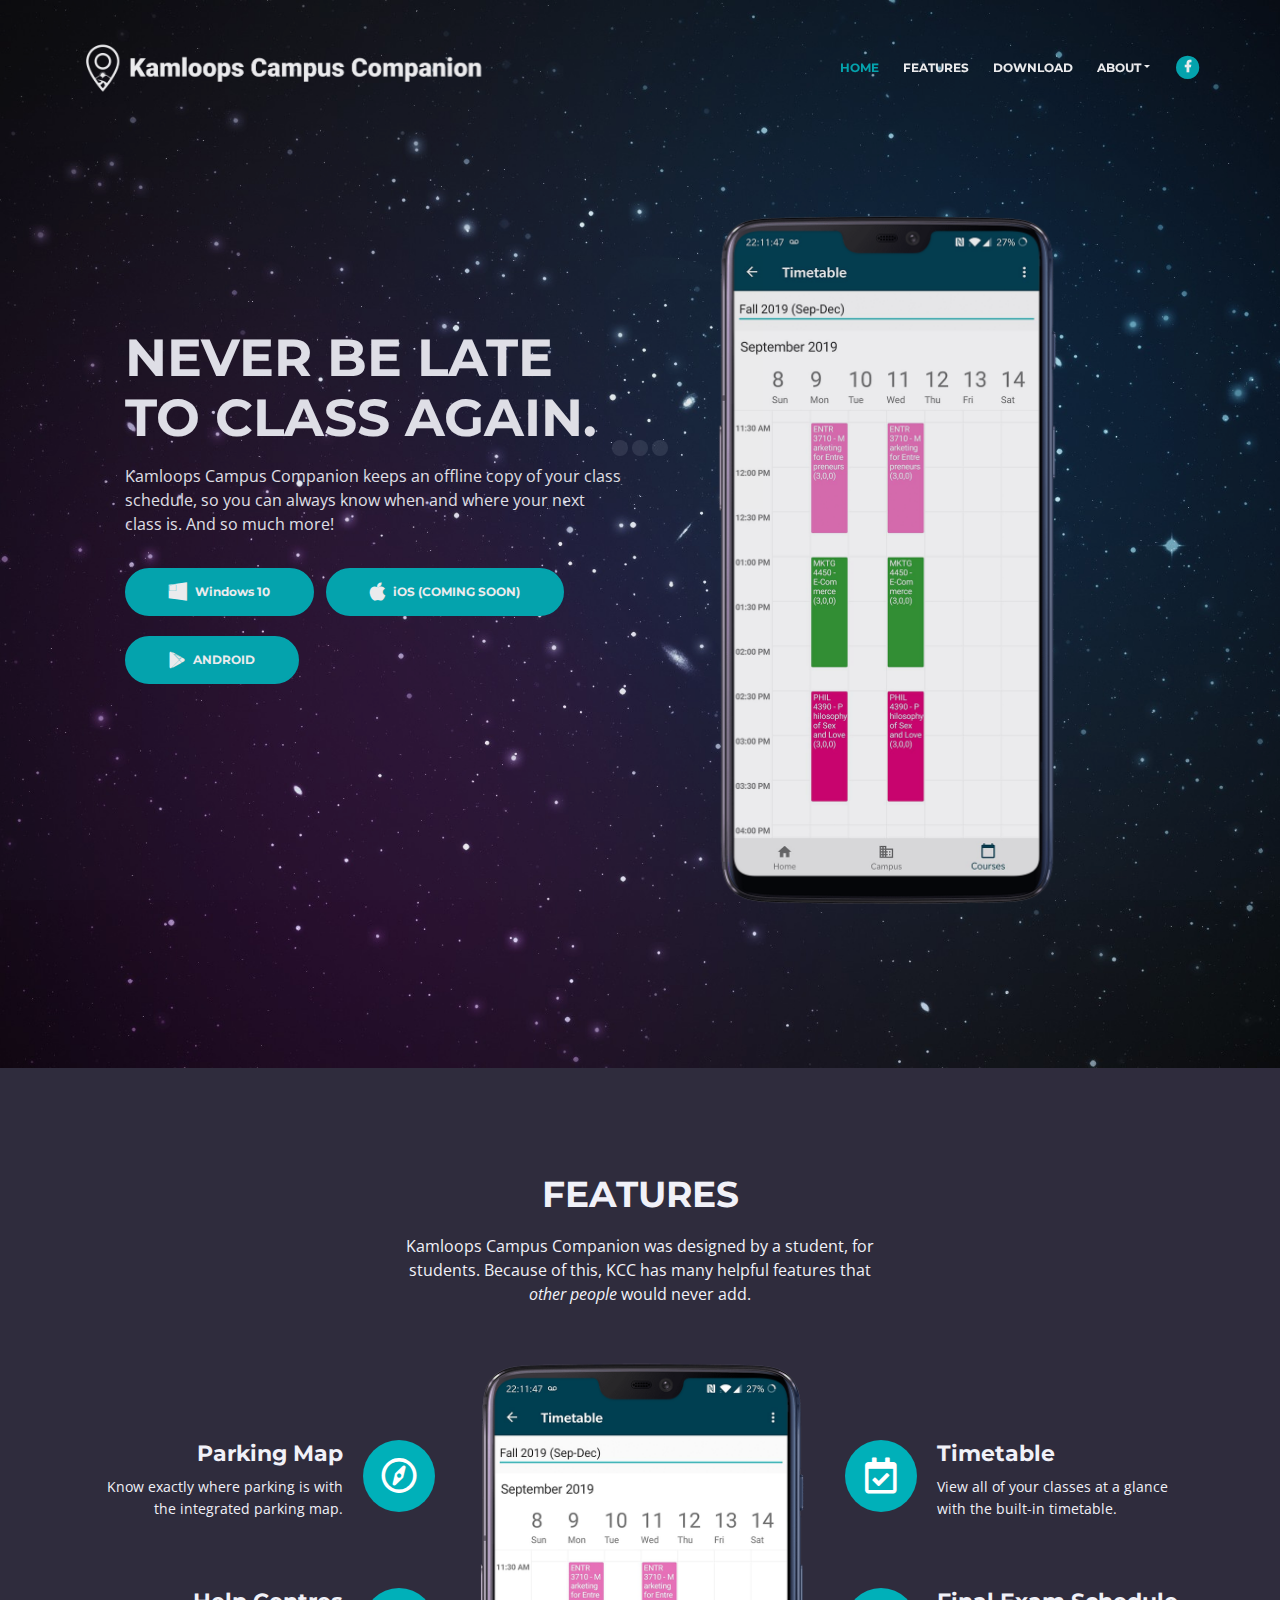
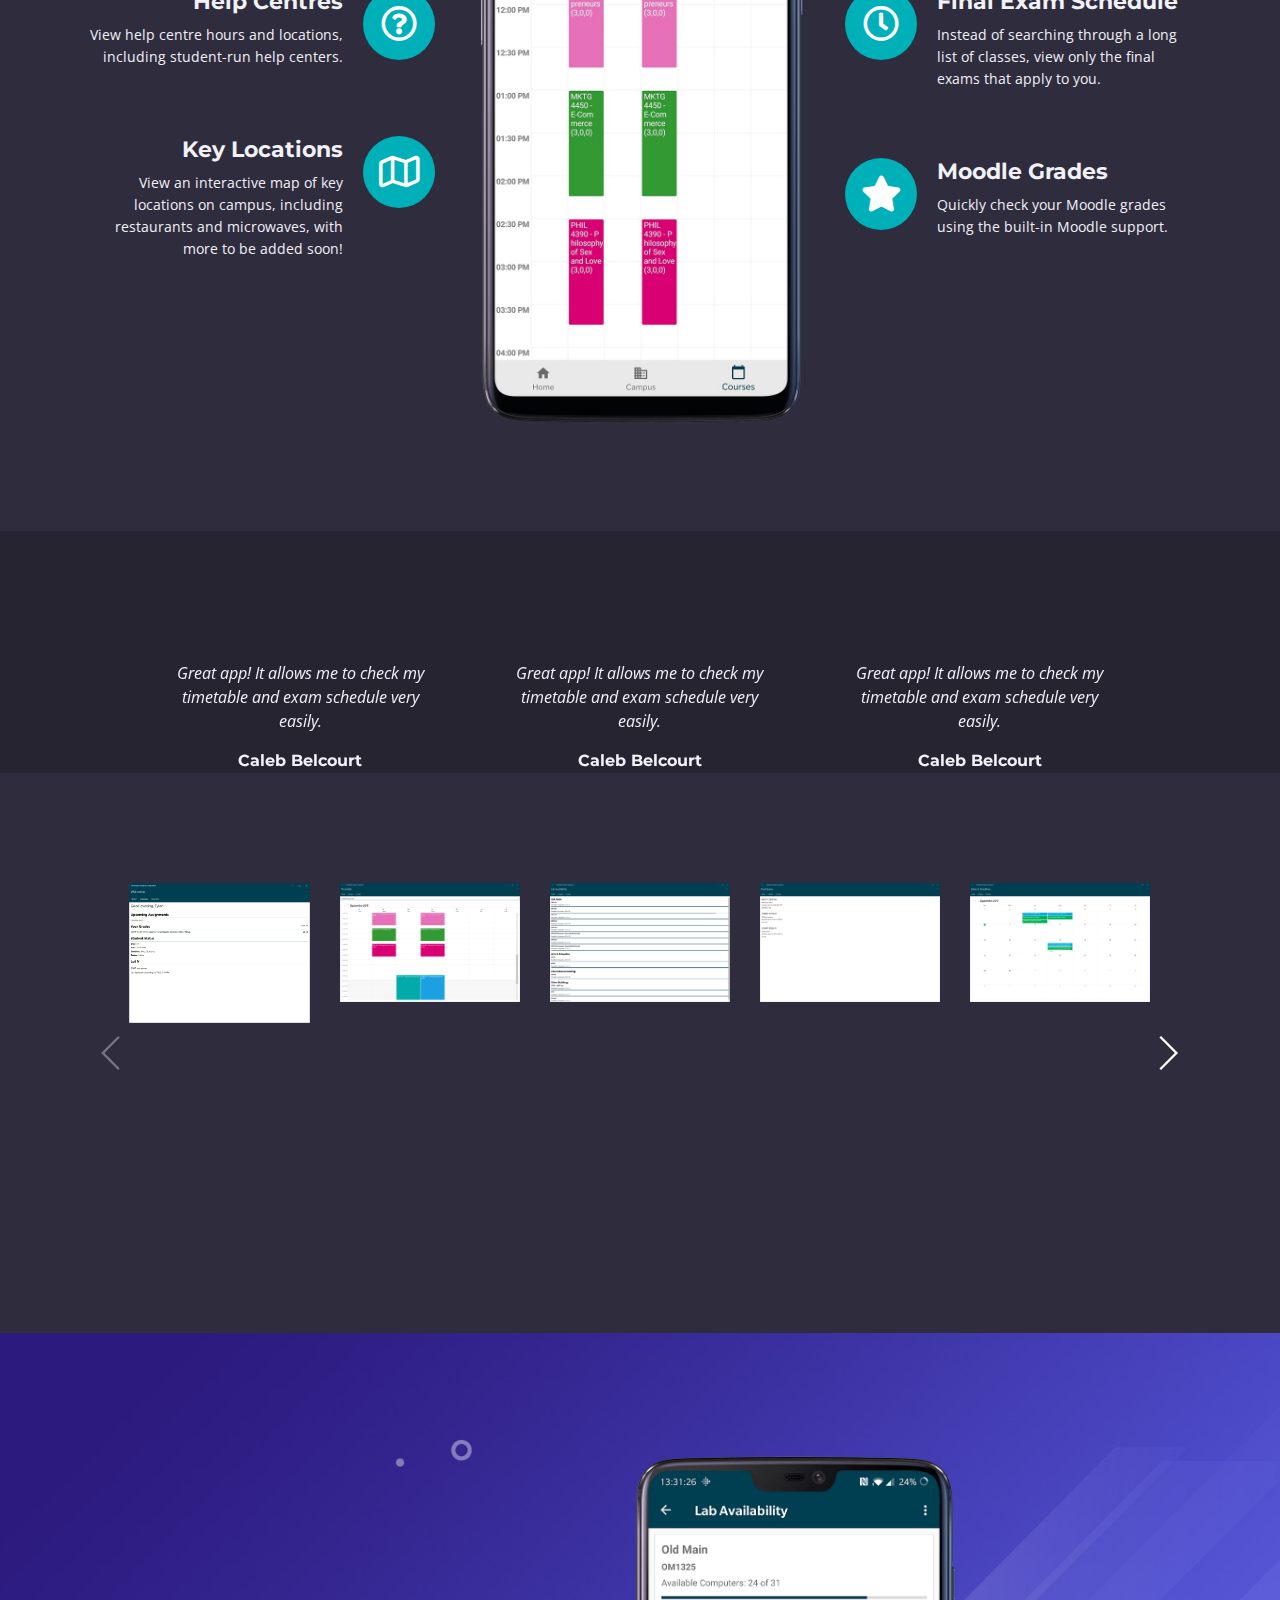
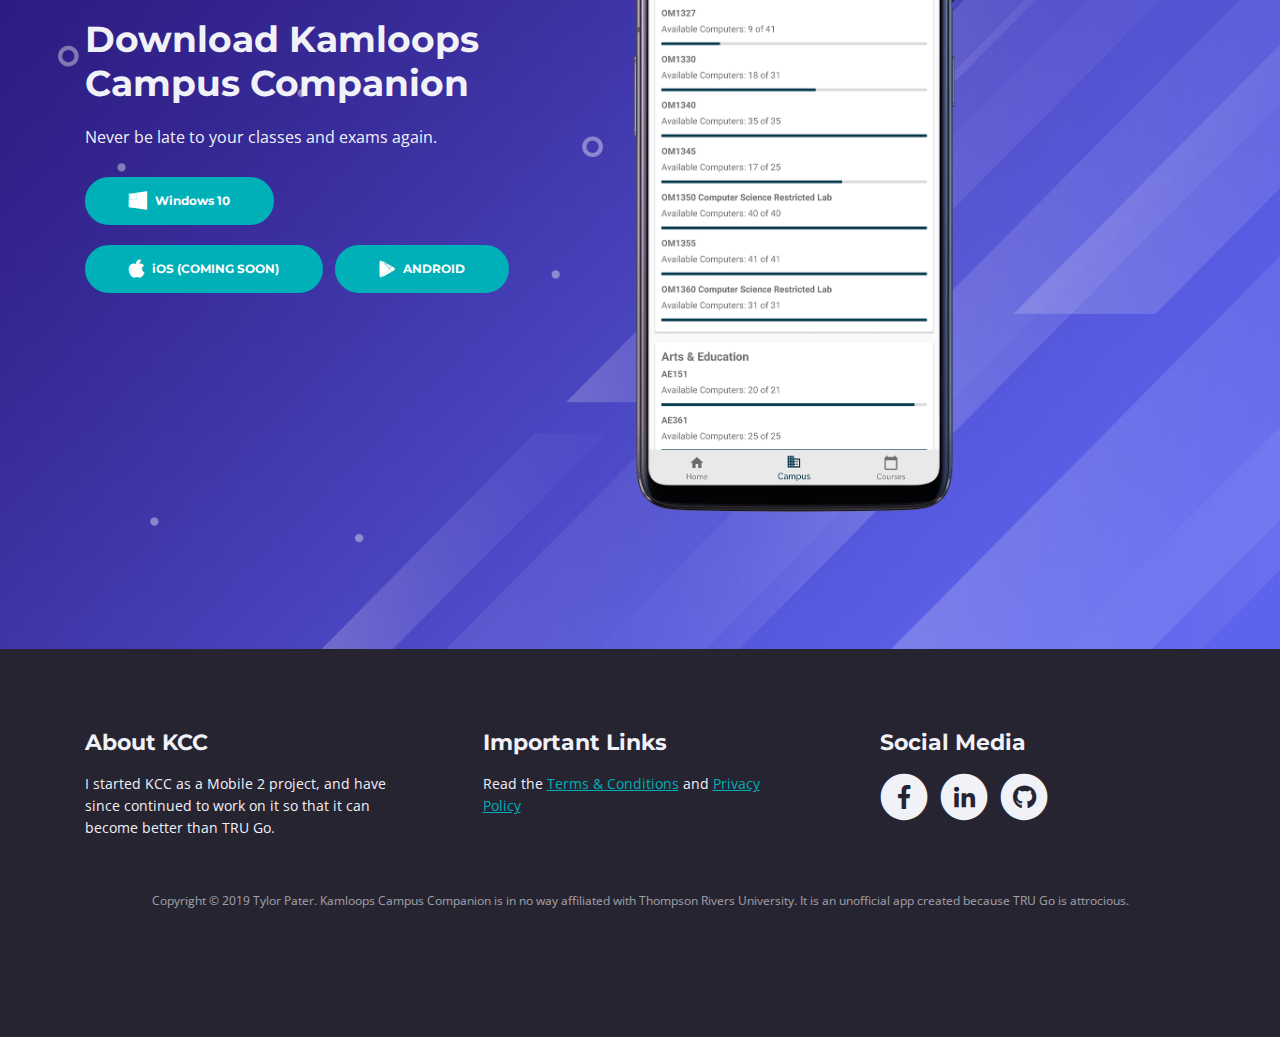
==== commit bb0fa9e7: "Merge branch 'master' of https://github.com/frogcrush/frogcrush.github.io" ====
--- a/kcc/index.html
+++ b/kcc/index.html
@@ -40,6 +40,14 @@
 	
 	<!-- Favicon  -->
     <link rel="icon" href="images/KCC-Logo-V2.png">
+
+    <script async src="https://pagead2.googlesyndication.com/pagead/js/adsbygoogle.js"></script>
+<script>
+     (adsbygoogle = window.adsbygoogle || []).push({
+          google_ad_client: "ca-pub-2418023918642363",
+          enable_page_level_ads: true
+     });
+</script>
 </head>
 <body data-spy="scroll" data-target=".fixed-top">
     
@@ -114,6 +122,7 @@
                         <div class="text-container">
                             <h1>NEVER BE LATE TO CLASS AGAIN.</h1>
                             <p class="p-large">Kamloops Campus Companion keeps an offline copy of your class schedule, so you can always know when and where your next class is. And so much more!</p>
+                            <a class="btn-solid-lg page-scroll" href="https://www.microsoft.com/store/productId/9NS2S39L6NGB"><i class="fab fa-windows"></i>Windows 10</a>
                             <a class="btn-solid-lg page-scroll" href="#TODO"><i class="fab fa-apple"></i>iOS (COMING SOON)</a>
                             <a class="btn-solid-lg page-scroll" href="https://play.google.com/store/apps/details?id=com.tylorstech.kamloopscampuscompanion"><i class="fab fa-google-play"></i>ANDROID</a>
                         </div>
@@ -372,6 +381,7 @@
                     <div class="text-container">
                         <h2>Download <span class="blue">Kamloops Campus Companion</span></h2>
                         <p class="p-large">Never be late to your classes and exams again.</p>
+                        <a class="btn-solid-lg page-scroll" href="https://www.microsoft.com/store/productId/9NS2S39L6NGB"><i class="fab fa-windows"></i>Windows 10</a>
                         <a class="btn-solid-lg" href="#TODO"><i class="fab fa-apple"></i>iOS (COMING SOON)</a>
                         <a class="btn-solid-lg" href="https://play.google.com/store/apps/details?id=com.tylorstech.kamloopscampuscompanion"><i class="fab fa-google-play"></i>ANDROID</a>
                     </div> <!-- end of text-container -->
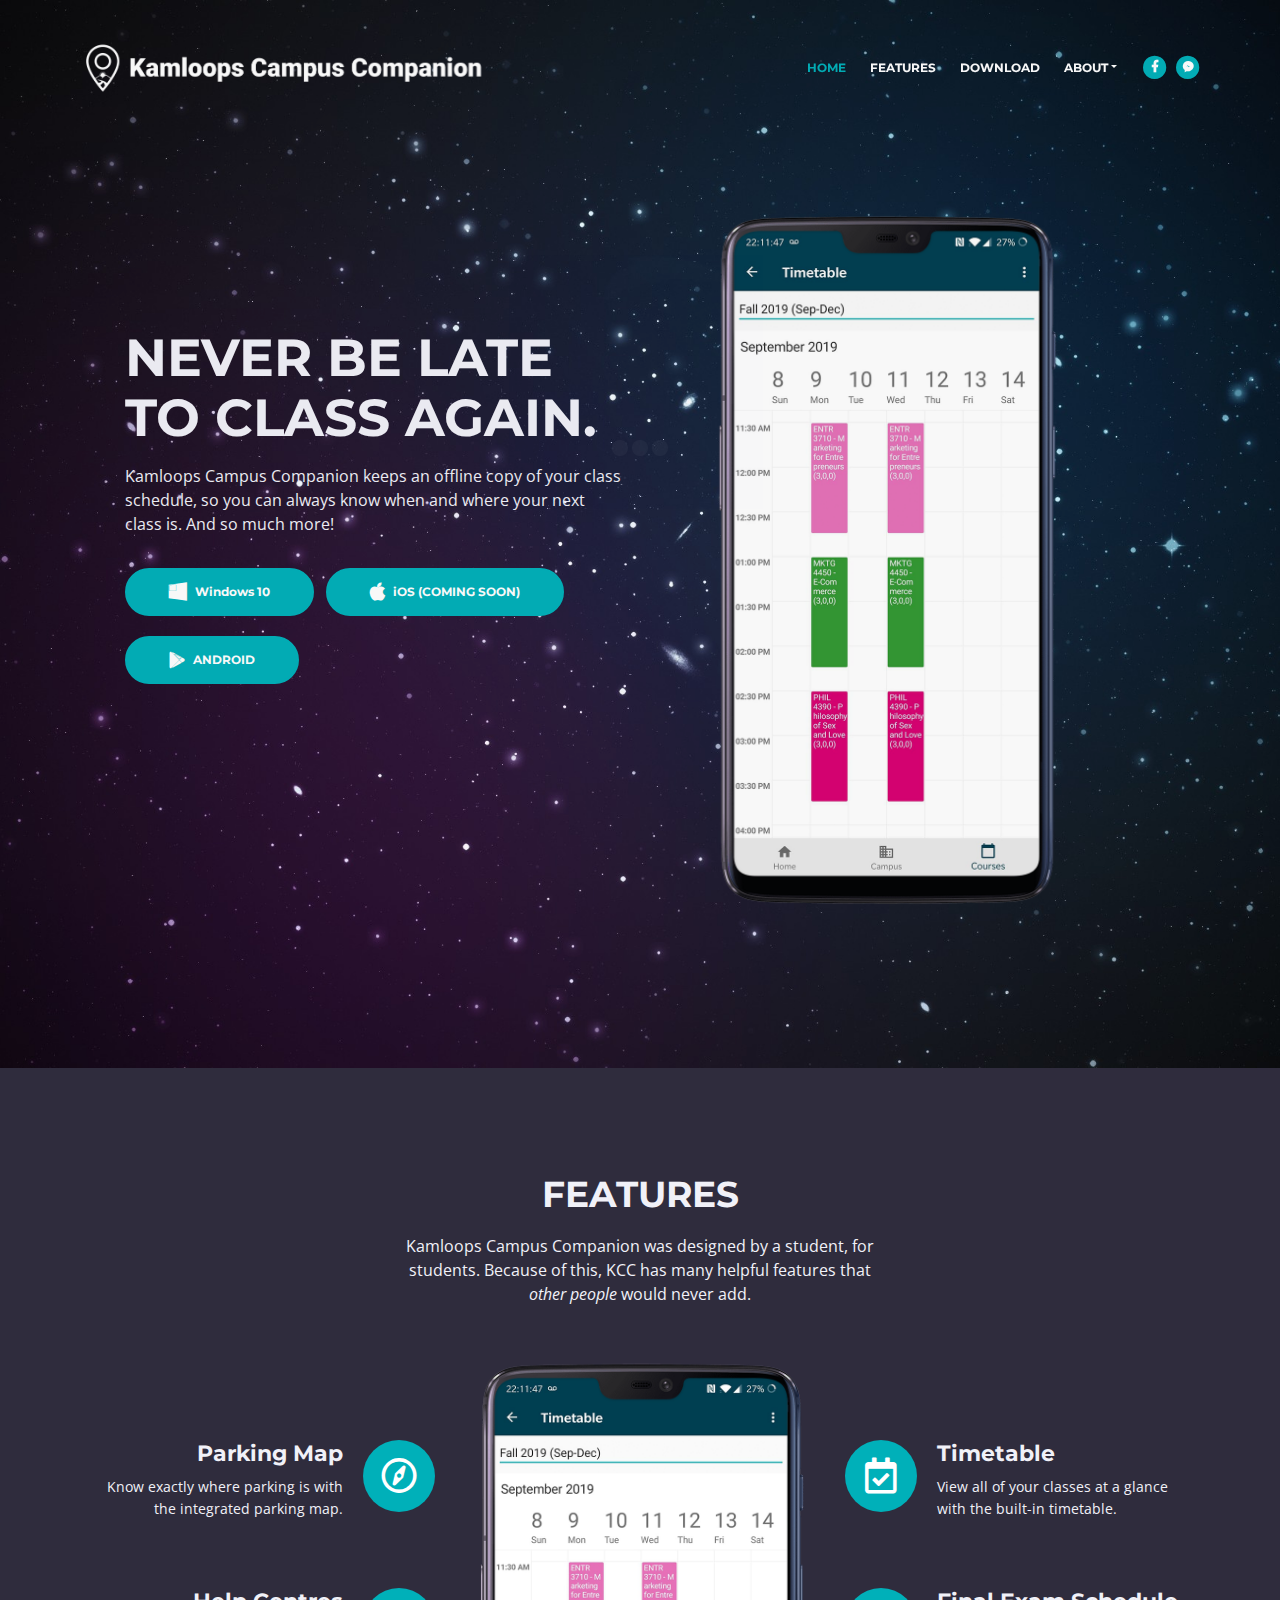
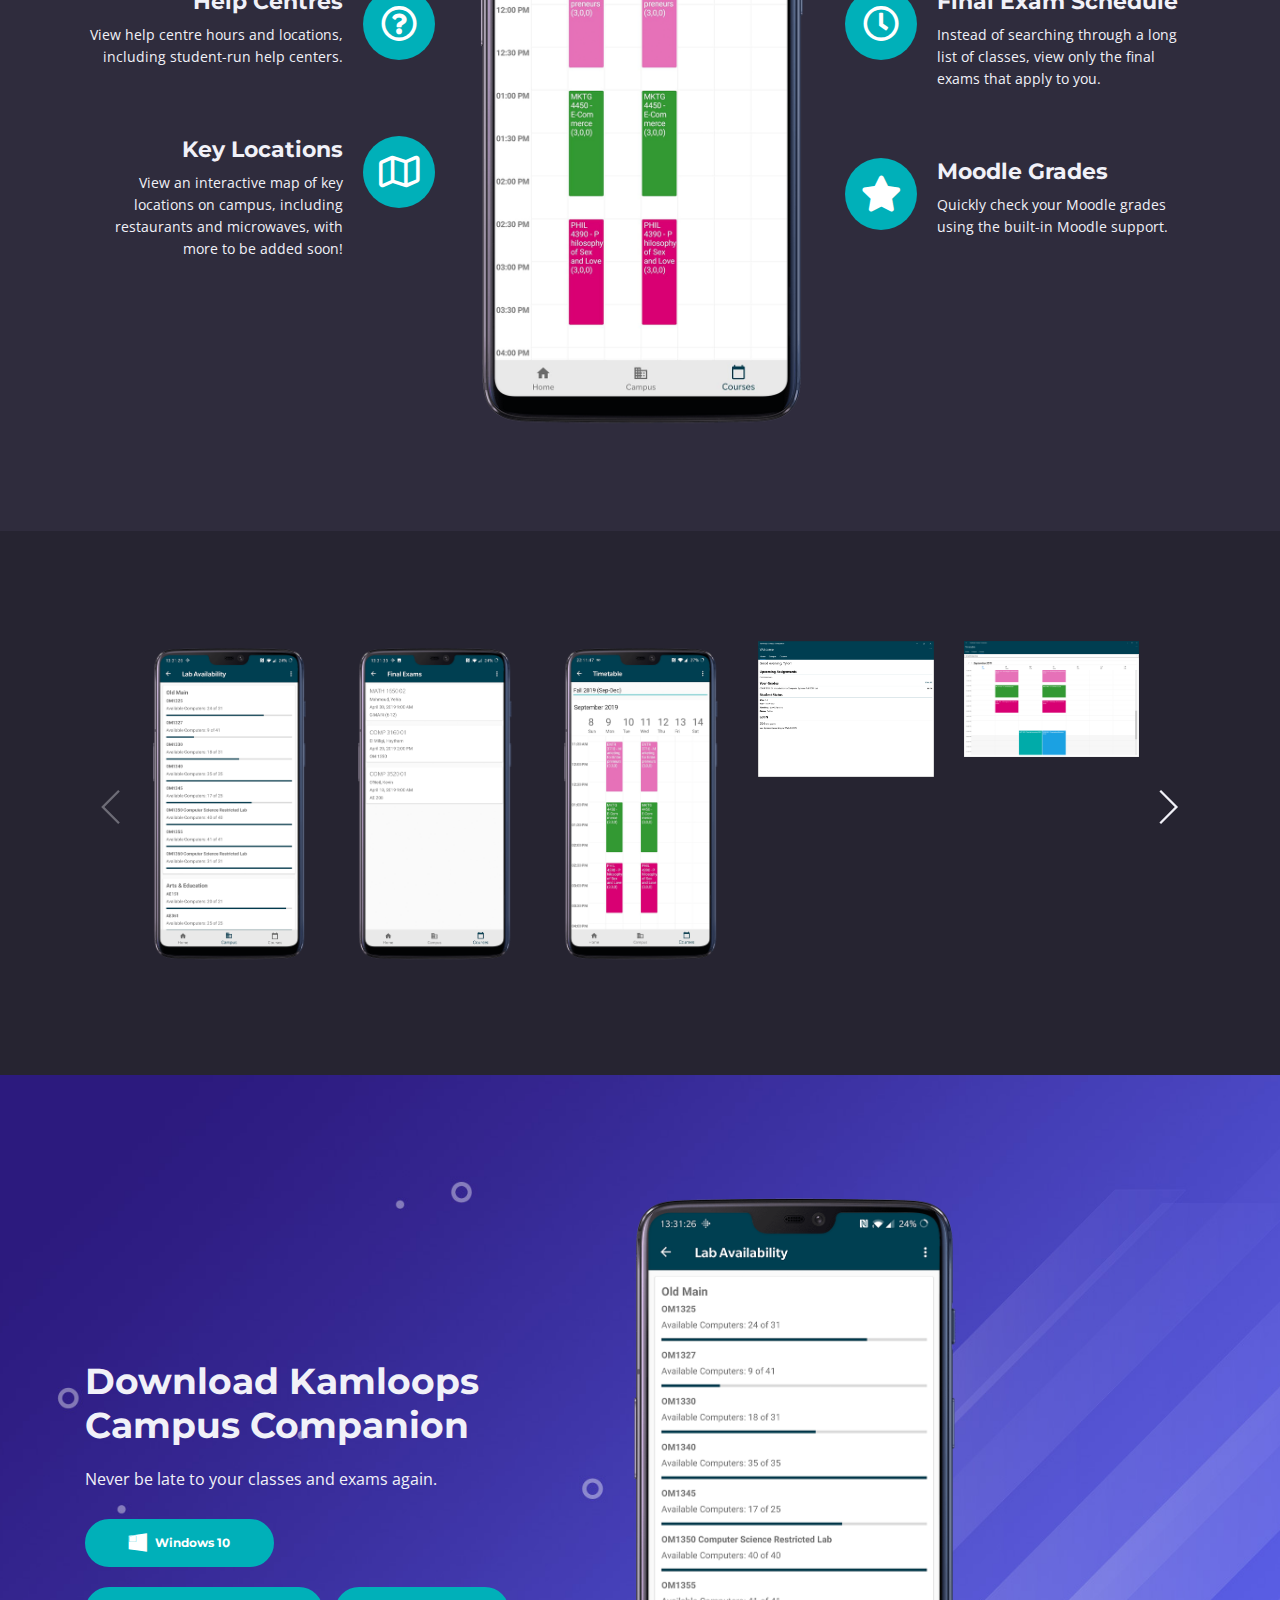
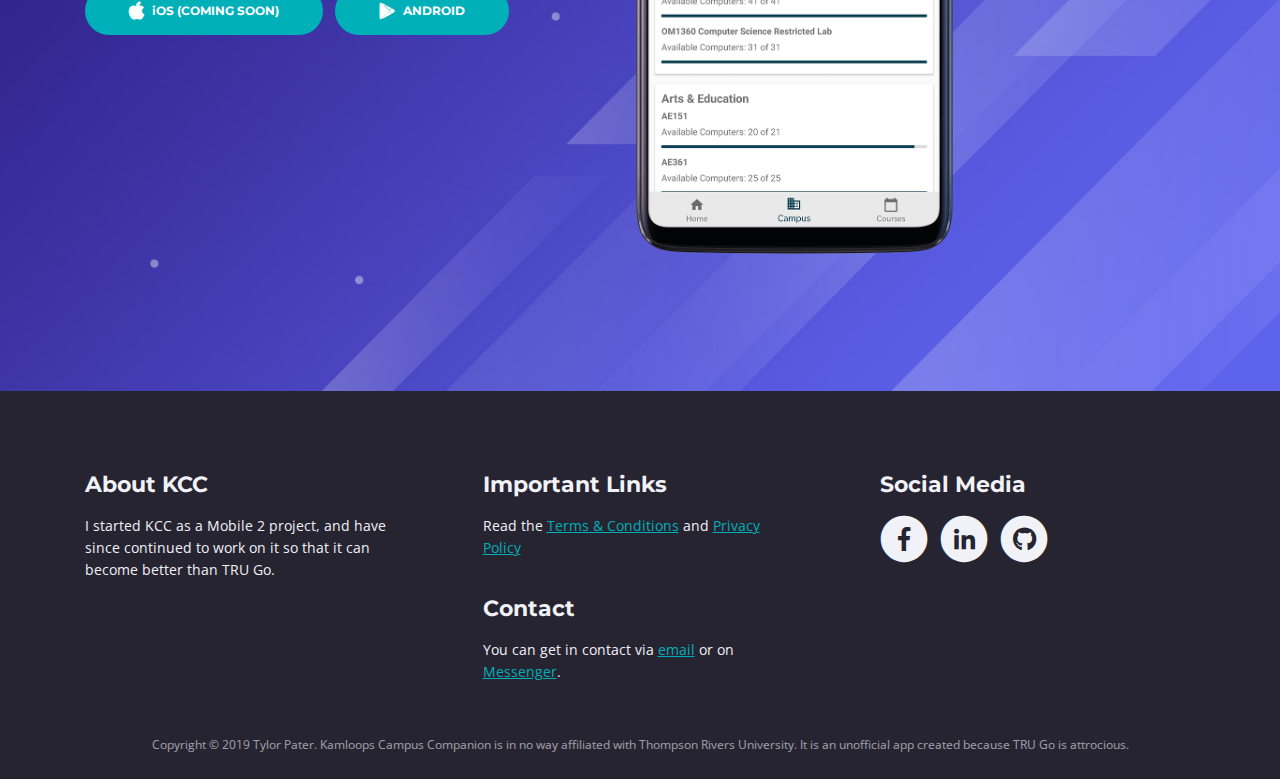
==== commit f1abf860: "More screenshots, layout change." ====
--- a/kcc/index.html
+++ b/kcc/index.html
@@ -105,6 +105,12 @@
                     <a href="https://www.facebook.com/truonthego">
                         <i class="fas fa-circle fa-stack-2x"></i>
                         <i class="fab fa-facebook-f fa-stack-1x"></i>
+                    </a>
+                </span>
+                <span class="fa-stack">
+                    <a href="https://m.me/truonthego">
+                        <i class="fas fa-circle fa-stack-2x"></i>
+                        <i class="fab fa-facebook-messenger fa-stack-1x"></i>
                     </a>
                 </span>
             </span>
@@ -251,45 +257,8 @@
     </div> <!-- end of tabs -->
     <!-- end of features -->
     
-    <!-- Testimonials -->
+    <!-- Screenshots -->
     <div class="slider-1">
-        <div class="container">
-            <div class="row">
-                <div class="col-lg-12">
-
-                    <!-- Card Slider -->
-                    <div class="slider-container">
-                        <div class="swiper-container card-slider">
-                            <div class="swiper-wrapper">
-                                
-                                <!-- Slide -->
-                                <div class="swiper-slide">
-                                    <div class="card">
-                                        <div class="card-body">
-                                            <p class="testimonial-text">Great app! It allows me to check my timetable and exam schedule very easily.</p>
-                                            <p class="testimonial-author">Caleb Belcourt</p>
-                                        </div>
-                                    </div>
-                                </div> <!-- end of swiper-slide -->
-                                <!-- end of slide -->
-                
-                            <!-- Add Arrows -->
-                            <!-- <div class="swiper-button-next"></div>
-                            <div class="swiper-button-prev"></div> -->
-                            <!-- end of add arrows -->
-        
-                        </div> <!-- end of swiper-container -->
-                    </div> <!-- end of slider-container -->
-                    <!-- end of card slider -->
-
-                </div> <!-- end of col -->
-            </div> <!-- end of row -->
-        </div> <!-- end of container -->
-    </div> <!-- end of slider-1 -->
-    <!-- end of testimonials -->
-
-    <!-- Screenshots -->
-    <div class="slider-2">
         <div class="container">
             <div class="row">
                 <div class="col-lg-12">
@@ -301,6 +270,30 @@
                                 
                                 <!-- Slide -->
                                 <div class="swiper-slide">
+                                    <a href="images/screenshot-6.png" class="popup-link" data-effect="fadeIn">
+                                        <img class="img-fluid" src="images/screenshot-6.png" alt="alternative">
+                                    </a>
+                                </div>
+                                <!-- end of slide -->
+
+                                <!-- Slide -->
+                                <div class="swiper-slide">
+                                    <a href="images/screenshot-7.png" class="popup-link" data-effect="fadeIn">
+                                        <img class="img-fluid" src="images/screenshot-7.png" alt="alternative">
+                                    </a>
+                                </div>
+                                <!-- end of slide -->
+
+                                <!-- Slide -->
+                                <div class="swiper-slide">
+                                    <a href="images/screenshot-8.png" class="popup-link" data-effect="fadeIn">
+                                        <img class="img-fluid" src="images/screenshot-8.png" alt="alternative">
+                                    </a>
+                                </div>
+                                <!-- end of slide -->
+                                
+                                <!-- Slide -->
+                                <div class="swiper-slide">
                                     <a href="images/screenshot-1.png" class="popup-link" data-effect="fadeIn">
                                         <img class="img-fluid" src="images/screenshot-1.png" alt="alternative">
                                     </a>
@@ -330,7 +323,6 @@
                                     </a>
                                 </div>
                                 <!-- end of slide -->
-
                                 <!-- Slide -->
                                 <div class="swiper-slide">
                                     <a href="images/screenshot-5.png" class="popup-link" data-effect="fadeIn">
@@ -338,22 +330,7 @@
                                     </a>
                                 </div>
                                 <!-- end of slide -->
-                                
-                                <!-- Slide -->
-                                <div class="swiper-slide">
-                                    <a href="images/screenshot-6.png" class="popup-link" data-effect="fadeIn">
-                                        <img class="img-fluid" src="images/screenshot-6.png" alt="alternative">
-                                    </a>
-                                </div>
-                                <!-- end of slide -->
-
-                                <!-- Slide -->
-                                <div class="swiper-slide">
-                                    <a href="images/screenshot-7.png" class="popup-link" data-effect="fadeIn">
-                                        <img class="img-fluid" src="images/screenshot-7.png" alt="alternative">
-                                    </a>
-                                </div>
-                                <!-- end of slide -->
+
 
                             </div> <!-- end of swiper-wrapper -->
 
@@ -410,6 +387,11 @@
                     <div class="footer-col middle">
                         <h4>Important Links</h4>
                                 <div class="media-body">Read the <a class="turquoise" href="terms-conditions.html">Terms & Conditions</a> and <a class="turquoise" href="privacy-policy.html">Privacy Policy</a></div>                          
+                        </ul>
+                    </div>
+                    <div class="footer-col middle">
+                        <h4>Contact</h4>
+                            <div class="media-body">You can get in contact via <a class="turquoise" href="mailto:kcc@tylorstech.com">email</a> or on <a class="turquoise" href="https://m.me/truonthego?ref=site">Messenger</a>.</div>                          
                         </ul>
                     </div>
                 </div> <!-- end of col -->
